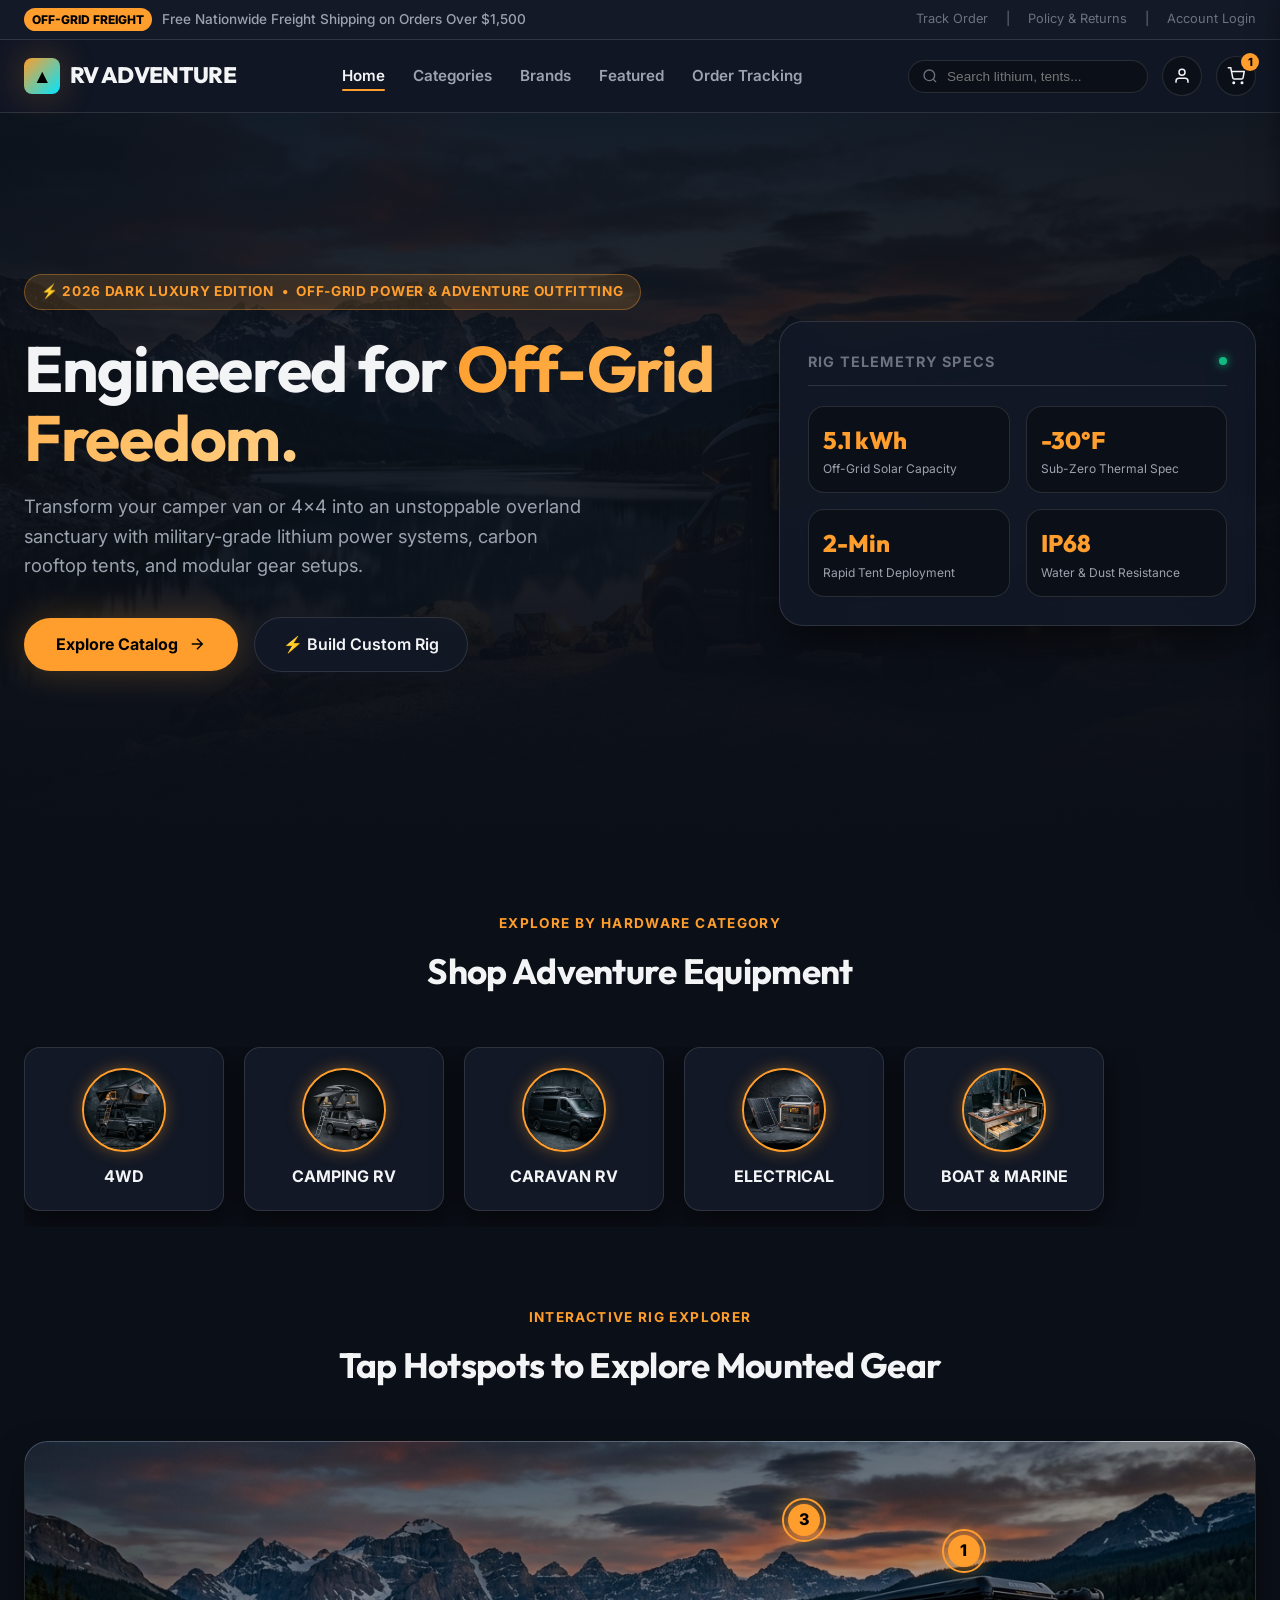
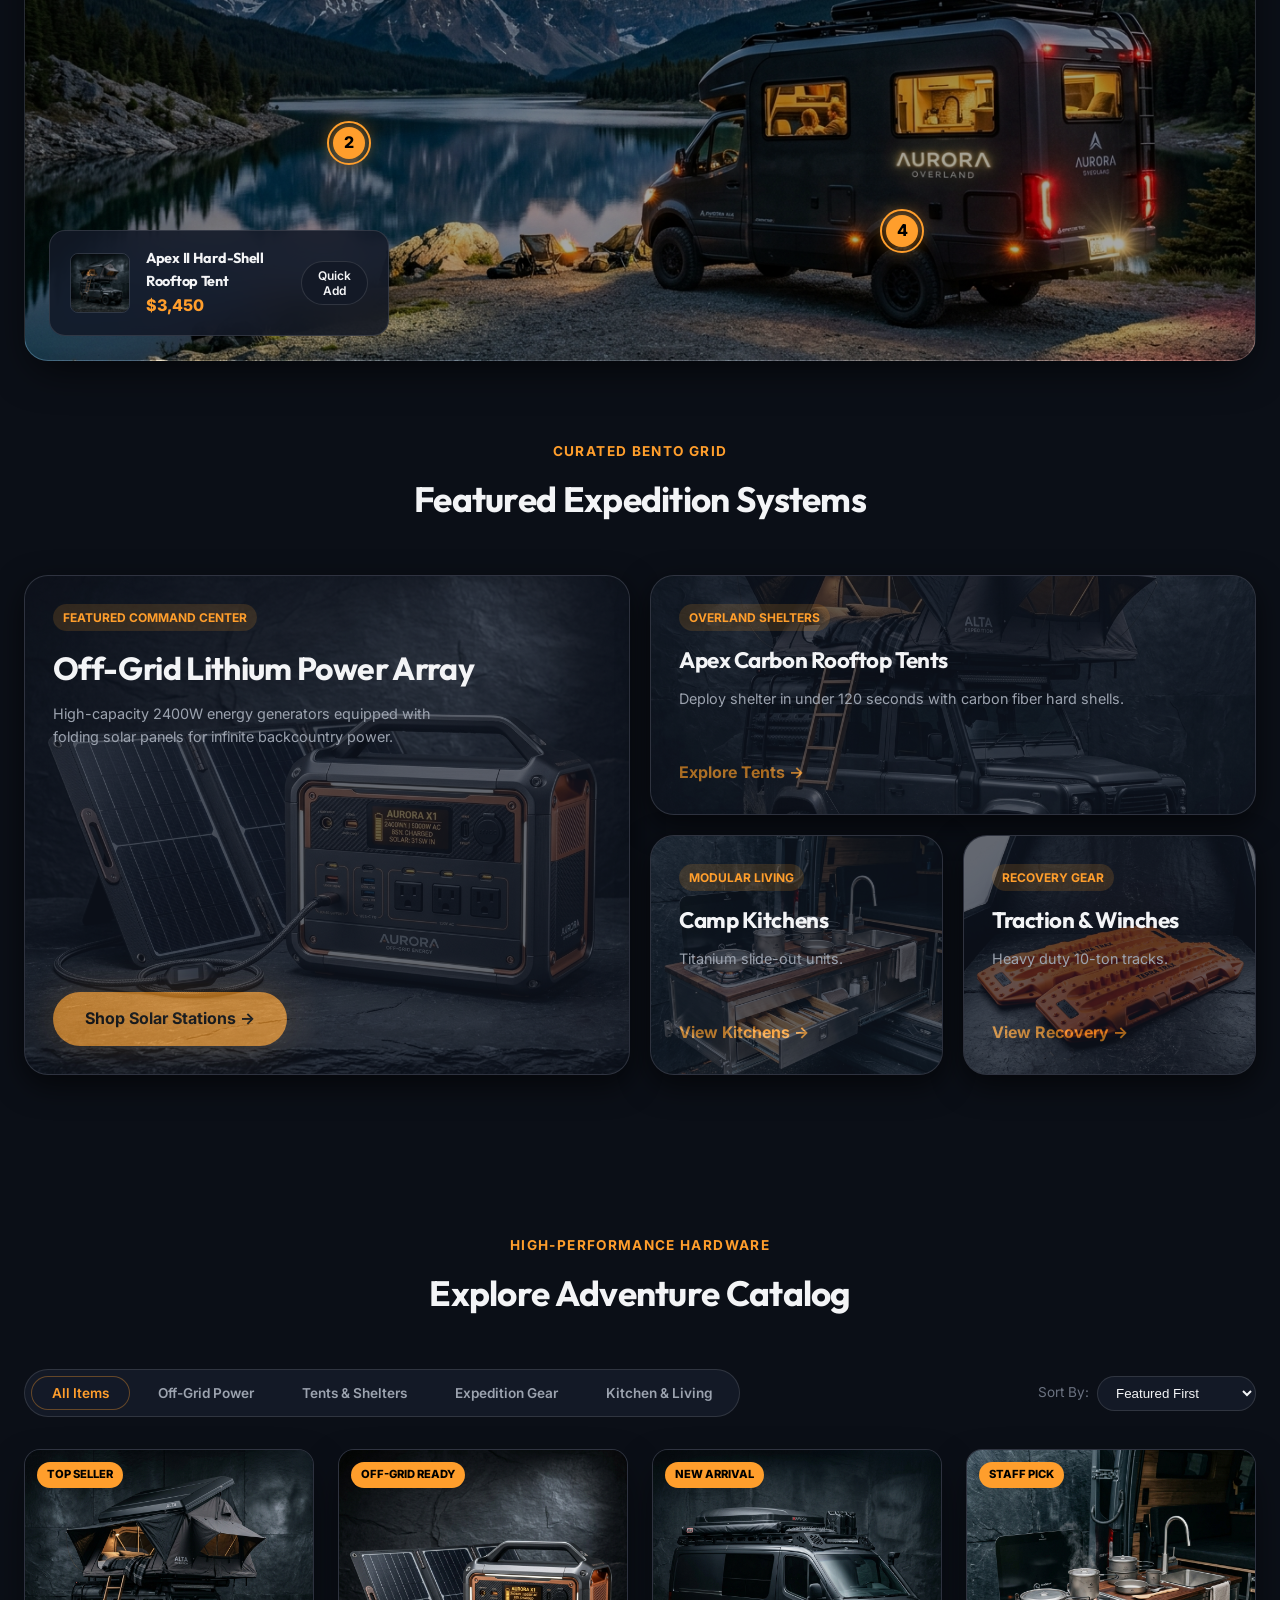
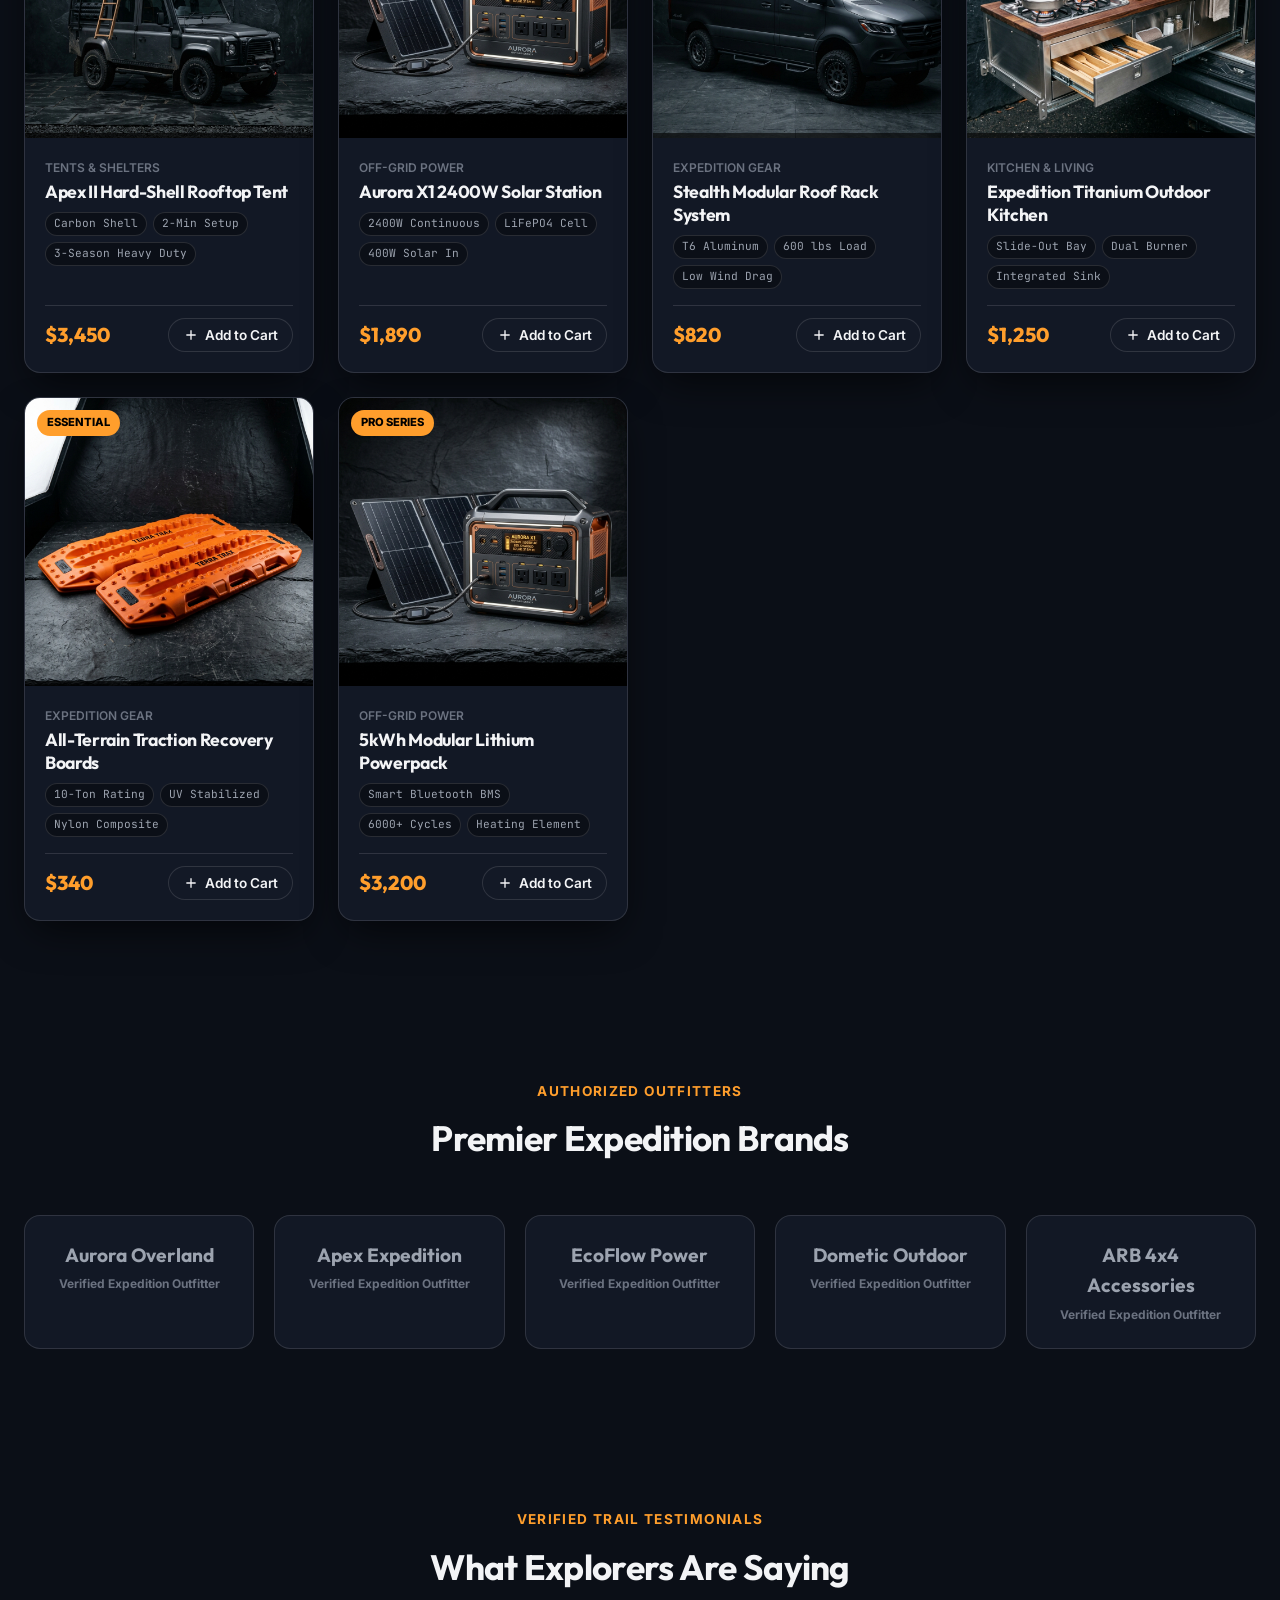
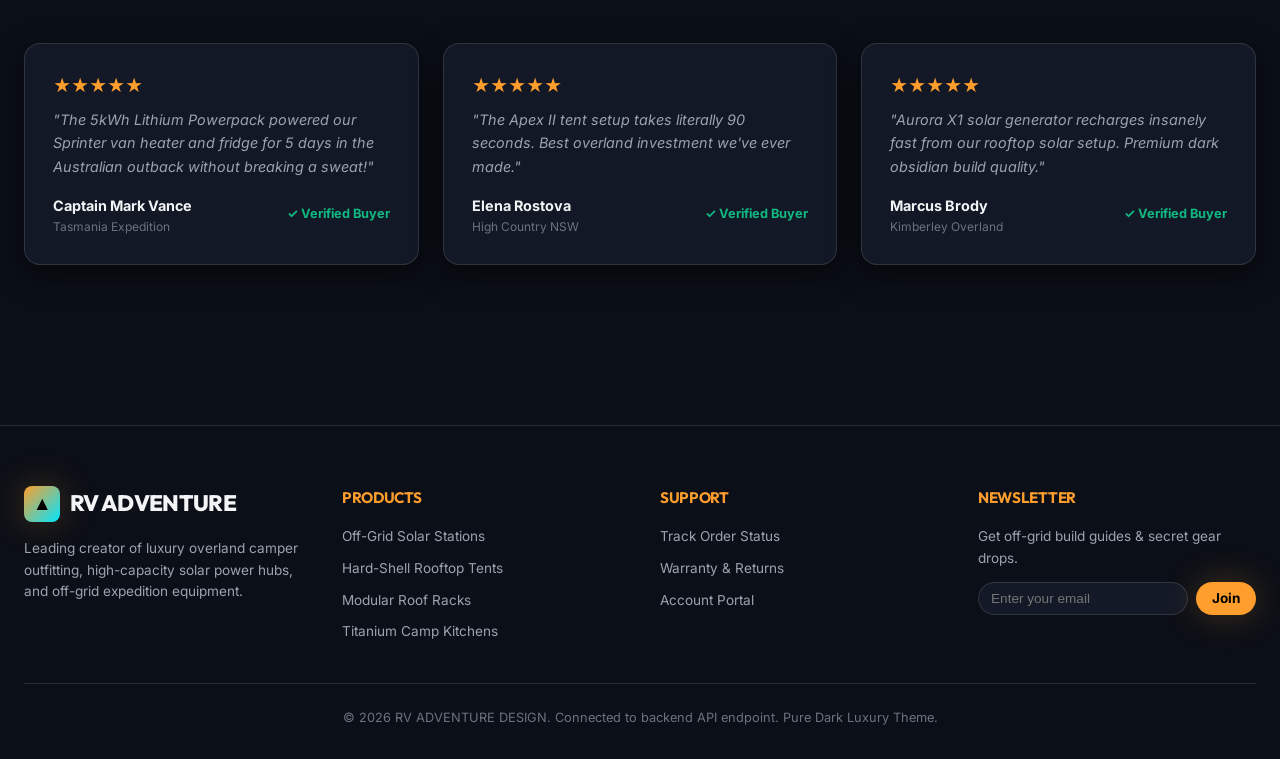
==== index.html @ 894d9e5c "Initial commit - RV Adventure Design Dark Luxury E-Commerce Web App" ====
<!DOCTYPE html>
<html lang="en" data-theme="dark-luxury">
<head>
  <meta charset="UTF-8" />
  <meta name="viewport" content="width=device-width, initial-scale=1.0" />
  <title>RV ADVENTURE DESIGN — Pure Dark Luxury Off-Grid Outfitting & Expedition Gear</title>
  <meta name="description" content="Next-generation luxury RV outfitting, off-grid lithium solar power stations, hard-shell rooftop tents, and expedition adventure gear." />
  <link rel="stylesheet" href="styles.css" />
</head>
<body>

  <!-- 1. TOP ANNOUNCEMENT BAR -->
  <div class="top-bar">
    <div class="promo-text">
      <span class="promo-tag">OFF-GRID FREIGHT</span>
      <span>Free Nationwide Freight Shipping on Orders Over $1,500</span>
    </div>
    
    <div class="top-bar-links">
      <a href="#tracking">Track Order</a>
      <span>|</span>
      <a href="#policy">Policy & Returns</a>
      <span>|</span>
      <a href="javascript:void(0)" onclick="openLoginModal()">Account Login</a>
    </div>
  </div>

  <!-- 2. STICKY FLOATING GLASS NAVBAR -->
  <header class="header-sticky">
    <nav class="nav-container">
      <a href="#home" class="brand-logo">
        <div class="brand-icon">▲</div>
        <span>RV ADVENTURE</span>
      </a>

      <ul class="nav-links">
        <li><a href="#home" class="nav-link active">Home</a></li>
        <li><a href="#category/all" class="nav-link">Categories</a></li>
        <li><a href="#brands" class="nav-link">Brands</a></li>
        <li><a href="#home#bento" class="nav-link">Featured</a></li>
        <li><a href="#tracking" class="nav-link">Order Tracking</a></li>
      </ul>

      <div class="nav-actions">
        <div class="search-bar">
          <svg class="search-icon" width="16" height="16" fill="none" stroke="currentColor" stroke-width="2" viewBox="0 0 24 24"><circle cx="11" cy="11" r="8"></circle><line x1="21" y1="21" x2="16.65" y2="16.65"></line></svg>
          <input type="text" id="live-search" class="search-input" placeholder="Search lithium, tents..." />
        </div>

        <button class="icon-btn" title="User Account" onclick="openLoginModal()">
          <svg width="18" height="18" fill="none" stroke="currentColor" stroke-width="2" viewBox="0 0 24 24"><path d="M20 21v-2a4 4 0 0 0-4-4H8a4 4 0 0 0-4 4v2"></path><circle cx="12" cy="7" r="4"></circle></svg>
        </button>

        <button class="icon-btn" title="View Rig Cart" onclick="openCartDrawer()">
          <svg width="18" height="18" fill="none" stroke="currentColor" stroke-width="2" viewBox="0 0 24 24"><circle cx="9" cy="21" r="1"></circle><circle cx="20" cy="21" r="1"></circle><path d="M1 1h4l2.68 13.39a2 2 0 0 0 2 1.61h9.72a2 2 0 0 0 2-1.61L23 6H6"></path></svg>
          <span class="badge-count" id="cart-count">1</span>
        </button>
      </div>
    </nav>
  </header>

  <!-- ==========================================================================
       SPA VIEWS CONTAINER
       ========================================================================== -->

  <!-- VIEW 1: HOME PAGE -->
  <main class="spa-view active" id="view-home">
    
    <!-- Hero Section -->
    <section class="hero-section" id="hero">
      <div class="hero-overlay"></div>
      <div class="hero-content">
        <div class="hero-grid">
          <div>
            <div class="hero-badge-strip">
              <span>⚡ 2026 DARK LUXURY EDITION</span>
              <span>•</span>
              <span>OFF-GRID POWER & ADVENTURE OUTFITTING</span>
            </div>
            
            <h1 class="hero-title">Engineered for <span>Off-Grid Freedom.</span></h1>
            
            <p class="hero-subtitle">
              Transform your camper van or 4x4 into an unstoppable overland sanctuary with military-grade lithium power systems, carbon rooftop tents, and modular gear setups.
            </p>

            <div class="hero-cta-group">
              <a href="#category/all" class="btn-primary">
                Explore Catalog
                <svg width="18" height="18" fill="none" stroke="currentColor" stroke-width="2" viewBox="0 0 24 24"><path d="M5 12h14M12 5l7 7-7 7"></path></svg>
              </a>
              <a href="#checkout" class="btn-secondary">
                ⚡ Build Custom Rig
              </a>
            </div>
          </div>

          <!-- Telemetry Widget -->
          <div class="telemetry-card">
            <div class="telemetry-header">
              <span class="telemetry-title">Rig Telemetry Specs</span>
              <span class="live-dot" title="Systems Active"></span>
            </div>
            <div class="telemetry-stats">
              <div class="stat-item">
                <div class="stat-value">5.1 kWh</div>
                <div class="stat-label">Off-Grid Solar Capacity</div>
              </div>
              <div class="stat-item">
                <div class="stat-value">-30°F</div>
                <div class="stat-label">Sub-Zero Thermal Spec</div>
              </div>
              <div class="stat-item">
                <div class="stat-value">2-Min</div>
                <div class="stat-label">Rapid Tent Deployment</div>
              </div>
              <div class="stat-item">
                <div class="stat-value">IP68</div>
                <div class="stat-label">Water & Dust Resistance</div>
              </div>
            </div>
          </div>
        </div>
      </div>
    </section>

    <!-- Shop By Categories Horizontal Strip -->
    <section class="section-container">
      <div class="section-header">
        <span class="section-subtitle">EXPLORE BY HARDWARE CATEGORY</span>
        <h2 class="section-title">Shop Adventure Equipment</h2>
      </div>
      <div class="categories-scroll-row" id="categories-scroll-row">
        <!-- Injected dynamically via app.js -->
      </div>
    </section>

    <!-- Shoppable Hotspots -->
    <section class="section-container" style="padding-top: 0;">
      <div class="section-header">
        <span class="section-subtitle">INTERACTIVE RIG EXPLORER</span>
        <h2 class="section-title">Tap Hotspots to Explore Mounted Gear</h2>
      </div>

      <div class="hotspot-banner">
        <div class="hotspot-overlay-dark"></div>
        <div class="hotspot-pin" style="top: 18%; left: 75%;" onclick="openQuickView(1)">1</div>
        <div class="hotspot-pin" style="top: 55%; left: 25%;" onclick="openQuickView(2)">2</div>
        <div class="hotspot-pin" style="top: 12%; left: 62%;" onclick="openQuickView(3)">3</div>
        <div class="hotspot-pin" style="top: 72%; left: 70%;" onclick="openQuickView(5)">4</div>

        <div class="hotspot-card" id="hotspot-card">
          <img src="assets/cat_tent.jpg" class="hotspot-thumb" alt="Apex Tent" onError="this.onerror=null; this.src='assets/rooftop_tent.jpg';" />
          <div>
            <h4 style="font-size: 0.9rem;">Apex II Hard-Shell Rooftop Tent</h4>
            <div style="font-weight: 800; color: var(--accent-primary);">$3,450</div>
          </div>
          <button class="add-cart-btn" style="padding: 6px 12px; font-size: 0.75rem;" onclick="addToCart(1)">Quick Add</button>
        </div>
      </div>
    </section>

    <!-- Bento Grid Showcase -->
    <section class="section-container" id="bento" style="padding-top: 0;">
      <div class="section-header">
        <span class="section-subtitle">CURATED BENTO GRID</span>
        <h2 class="section-title">Featured Expedition Systems</h2>
      </div>

      <div class="bento-grid">
        <div class="bento-item span-2-col span-2-row">
          <img src="assets/solar_generator.jpg" class="bento-bg-image" alt="Solar" onError="this.onerror=null; this.src='assets/hero.jpg';" />
          <div class="bento-content">
            <span class="bento-tag">FEATURED COMMAND CENTER</span>
            <h3 class="bento-title" style="font-size: 2rem;">Off-Grid Lithium Power Array</h3>
            <p class="bento-desc" style="max-width: 400px; margin-bottom: 20px;">
              High-capacity 2400W energy generators equipped with folding solar panels for infinite backcountry power.
            </p>
          </div>
          <div>
            <a href="#category/power" class="btn-primary">Shop Solar Stations →</a>
          </div>
        </div>

        <div class="bento-item span-2-col">
          <img src="assets/cat_tent.jpg" class="bento-bg-image" alt="Tents" onError="this.onerror=null; this.src='assets/hero.jpg';" />
          <div class="bento-content">
            <span class="bento-tag">OVERLAND SHELTERS</span>
            <h3 class="bento-title">Apex Carbon Rooftop Tents</h3>
            <p class="bento-desc">Deploy shelter in under 120 seconds with carbon fiber hard shells.</p>
          </div>
          <div>
            <a href="#category/tents" style="color: var(--accent-primary); font-weight: 700;">Explore Tents →</a>
          </div>
        </div>

        <div class="bento-item">
          <img src="assets/cat_kitchen.jpg" class="bento-bg-image" alt="Kitchen" onError="this.onerror=null; this.src='assets/hero.jpg';" />
          <div class="bento-content">
            <span class="bento-tag">MODULAR LIVING</span>
            <h3 class="bento-title">Camp Kitchens</h3>
            <p class="bento-desc">Titanium slide-out units.</p>
          </div>
          <div>
            <a href="#category/kitchen" style="color: var(--accent-primary); font-weight: 700;">View Kitchens →</a>
          </div>
        </div>

        <div class="bento-item">
          <img src="assets/cat_recovery.jpg" class="bento-bg-image" alt="Recovery" onError="this.onerror=null; this.src='assets/hero.jpg';" />
          <div class="bento-content">
            <span class="bento-tag">RECOVERY GEAR</span>
            <h3 class="bento-title">Traction & Winches</h3>
            <p class="bento-desc">Heavy duty 10-ton tracks.</p>
          </div>
          <div>
            <a href="#category/expedition" style="color: var(--accent-primary); font-weight: 700;">View Recovery →</a>
          </div>
        </div>
      </div>
    </section>

    <!-- Product Catalog Matrix -->
    <section class="section-container" id="catalog">
      <div class="section-header">
        <span class="section-subtitle">HIGH-PERFORMANCE HARDWARE</span>
        <h2 class="section-title">Explore Adventure Catalog</h2>
      </div>

      <div class="filter-bar">
        <div class="category-tabs">
          <button class="tab-btn active" onclick="filterCategory('all', this)">All Items</button>
          <button class="tab-btn" onclick="filterCategory('power', this)">Off-Grid Power</button>
          <button class="tab-btn" onclick="filterCategory('tents', this)">Tents & Shelters</button>
          <button class="tab-btn" onclick="filterCategory('expedition', this)">Expedition Gear</button>
          <button class="tab-btn" onclick="filterCategory('kitchen', this)">Kitchen & Living</button>
        </div>

        <div style="display: flex; align-items: center; gap: 8px;">
          <span style="font-size: 0.85rem; color: var(--text-muted);">Sort By:</span>
          <select onchange="sortProducts(this.value)" style="background: var(--bg-secondary); color: var(--text-primary); border: 1px solid var(--border-color); padding: 8px 14px; border-radius: var(--radius-pill); outline: none;">
            <option value="featured">Featured First</option>
            <option value="price-low">Price: Low to High</option>
            <option value="price-high">Price: High to Low</option>
            <option value="rating">Top Rated</option>
          </select>
        </div>
      </div>

      <div class="product-grid" id="product-grid">
        <!-- Injected dynamically -->
      </div>
    </section>

    <!-- Brand Logos Showcase -->
    <section class="section-container" id="brands-section">
      <div class="section-header">
        <span class="section-subtitle">AUTHORIZED OUTFITTERS</span>
        <h2 class="section-title">Premier Expedition Brands</h2>
      </div>
      <div class="brand-grid" id="brand-grid">
        <!-- Injected dynamically -->
      </div>
    </section>

    <!-- Verified Customer Reviews Slider -->
    <section class="section-container" id="reviews-section">
      <div class="section-header">
        <span class="section-subtitle">VERIFIED TRAIL TESTIMONIALS</span>
        <h2 class="section-title">What Explorers Are Saying</h2>
      </div>
      <div style="display: grid; grid-template-columns: repeat(auto-fit, minmax(300px, 1fr)); gap: 24px;" id="reviews-grid">
        <!-- Injected dynamically -->
      </div>
    </section>

  </main>

  <!-- VIEW 2: CATEGORY DETAILS PAGE -->
  <main class="spa-view" id="view-category">
    <div class="section-container">
      <div class="section-header" style="text-align: left; max-width: 100%; margin-bottom: 32px;">
        <span class="section-subtitle">CATEGORY HARDWARE MATRIX</span>
        <h1 class="section-title" id="cat-view-title">Category Products</h1>
      </div>
      <div class="product-grid" id="category-product-grid">
        <!-- Injected via app.js -->
      </div>
    </div>
  </main>

  <!-- VIEW 3: BRAND DETAILS PAGE -->
  <main class="spa-view" id="view-brand">
    <div class="section-container">
      <div class="section-header" style="text-align: left; max-width: 100%; margin-bottom: 32px;">
        <span class="section-subtitle">AUTHORIZED BRAND CATALOG</span>
        <h1 class="section-title" id="brand-view-title">Brand Collection</h1>
      </div>
      <div class="product-grid" id="brand-product-grid">
        <!-- Injected via app.js -->
      </div>
    </div>
  </main>

  <!-- VIEW 4: PRODUCT DETAILS PAGE -->
  <main class="spa-view" id="view-product">
    <div class="section-container" id="product-detail-container">
      <!-- Injected via app.js -->
    </div>
  </main>

  <!-- VIEW 5: CHECKOUT & MULTI-STEP ORDER WIZARD -->
  <main class="spa-view" id="view-checkout">
    <div class="section-container">
      <div class="section-header" style="text-align: left; max-width: 100%; margin-bottom: 32px;">
        <span class="section-subtitle">SECURE RIG CHECKOUT</span>
        <h1 class="section-title">Complete Your Expedition Order</h1>
      </div>

      <div style="display: grid; grid-template-columns: 1.2fr 0.8fr; gap: 40px;">
        <div style="background: var(--bg-card); border: 1px solid var(--border-color); padding: 32px; border-radius: var(--radius-lg);">
          <h3 style="margin-bottom: 20px;">1. Shipping Address</h3>
          <div style="display: grid; grid-template-columns: 1fr 1fr; gap: 16px; margin-bottom: 24px;">
            <input type="text" placeholder="First Name" style="background: var(--bg-primary); border: 1px solid var(--border-color); padding: 12px; border-radius: var(--radius-sm); color: #fff;" />
            <input type="text" placeholder="Last Name" style="background: var(--bg-primary); border: 1px solid var(--border-color); padding: 12px; border-radius: var(--radius-sm); color: #fff;" />
            <input type="email" placeholder="Email Address" style="grid-column: span 2; background: var(--bg-primary); border: 1px solid var(--border-color); padding: 12px; border-radius: var(--radius-sm); color: #fff;" />
            <input type="text" placeholder="Street Address" style="grid-column: span 2; background: var(--bg-primary); border: 1px solid var(--border-color); padding: 12px; border-radius: var(--radius-sm); color: #fff;" />
            <input type="text" placeholder="City" style="background: var(--bg-primary); border: 1px solid var(--border-color); padding: 12px; border-radius: var(--radius-sm); color: #fff;" />
            <input type="text" placeholder="State / Postcode" style="background: var(--bg-primary); border: 1px solid var(--border-color); padding: 12px; border-radius: var(--radius-sm); color: #fff;" />
          </div>

          <h3 style="margin-bottom: 20px;">2. Payment Details</h3>
          <div style="display: flex; gap: 12px; margin-bottom: 24px;">
            <button class="tab-btn active" style="flex-grow: 1;">Credit Card (Stripe)</button>
            <button class="tab-btn" style="flex-grow: 1;">PayPal Express</button>
          </div>

          <button class="btn-primary" style="width: 100%; justify-content: center; padding: 16px;" onclick="showToast('Expedition Order Confirmed! Order #RV-84920 generated.'); window.location.hash='#home';">
            Place Expedition Order
          </button>
        </div>

        <div style="background: var(--bg-secondary); border: 1px solid var(--border-color); padding: 32px; border-radius: var(--radius-lg); height: fit-content;">
          <h3 style="margin-bottom: 20px;">Order Summary</h3>
          <div style="display: flex; justify-content: space-between; margin-bottom: 12px; font-size: 0.95rem;">
            <span>Gear Items Subtotal:</span>
            <span style="font-weight: 700; color: var(--accent-primary);">$3,450.00</span>
          </div>
          <div style="display: flex; justify-content: space-between; margin-bottom: 12px; font-size: 0.95rem;">
            <span>Nationwide Freight Shipping:</span>
            <span style="color: #10b981; font-weight: 700;">FREE</span>
          </div>
          <div style="border-top: 1px solid var(--border-color); padding-top: 16px; margin-top: 16px; display: flex; justify-content: space-between; font-size: 1.3rem; font-weight: 800;">
            <span>Total:</span>
            <span style="color: var(--accent-primary);">$3,450.00</span>
          </div>
        </div>
      </div>
    </div>
  </main>

  <!-- VIEW 6: GUEST ORDER TRACKING -->
  <main class="spa-view" id="view-tracking">
    <div class="section-container" style="max-width: 600px;">
      <div class="section-header" style="text-align: center;">
        <span class="section-subtitle">FIELD ORDER TELEMETRY</span>
        <h1 class="section-title">Track Expedition Order</h1>
      </div>
      <div style="background: var(--bg-card); border: 1px solid var(--border-color); padding: 32px; border-radius: var(--radius-lg);">
        <label style="font-size: 0.85rem; color: var(--text-muted); display: block; margin-bottom: 8px;">Order Reference ID (e.g. RV-84920)</label>
        <input type="text" id="track-order-id" placeholder="Enter Order ID" style="width: 100%; background: var(--bg-primary); border: 1px solid var(--border-color); padding: 12px; border-radius: var(--radius-sm); color: #fff; margin-bottom: 20px; outline: none;" />
        
        <label style="font-size: 0.85rem; color: var(--text-muted); display: block; margin-bottom: 8px;">Account Email</label>
        <input type="email" id="track-email" placeholder="Enter your email" style="width: 100%; background: var(--bg-primary); border: 1px solid var(--border-color); padding: 12px; border-radius: var(--radius-sm); color: #fff; margin-bottom: 24px; outline: none;" />

        <button class="btn-primary" style="width: 100%; justify-content: center;" onclick="showToast('Status: Dispatch In Transit via Toll Freight. ETA 2 Days.')">
          Lookup Order Telemetry
        </button>
      </div>
    </div>
  </main>

  <!-- VIEW 7: POLICY & TERMS -->
  <main class="spa-view" id="view-policy">
    <div class="section-container" style="max-width: 800px;">
      <h1 style="font-size: 2.2rem; margin-bottom: 20px;">Expedition Terms & Return Policies</h1>
      <p style="color: var(--text-secondary); line-height: 1.8; margin-bottom: 24px;">
        All hardware comes backed by our 5-Year Off-Grid Warranty and 30-Day Trail Guarantee. If your equipment encounters any manufacturing issues during backcountry field use, our tech team will replace or repair components immediately.
      </p>
    </div>
  </main>

  <!-- FOOTER -->
  <footer style="background: var(--bg-primary); border-top: 1px solid var(--border-color); padding: 60px 24px 30px; margin-top: 80px;">
    <div style="max-width: 1360px; margin: 0 auto; display: grid; grid-template-columns: repeat(auto-fit, minmax(220px, 1fr)); gap: 40px; margin-bottom: 40px;">
      <div>
        <a href="#home" class="brand-logo" style="margin-bottom: 16px; display: inline-flex;">
          <div class="brand-icon">▲</div>
          <span>RV ADVENTURE</span>
        </a>
        <p style="font-size: 0.85rem; color: var(--text-secondary); line-height: 1.6;">
          Leading creator of luxury overland camper outfitting, high-capacity solar power hubs, and off-grid expedition equipment.
        </p>
      </div>

      <div>
        <h4 style="font-size: 0.95rem; text-transform: uppercase; margin-bottom: 16px; color: var(--accent-primary);">Products</h4>
        <ul style="list-style: none; display: flex; flex-direction: column; gap: 10px; font-size: 0.85rem; color: var(--text-secondary);">
          <li><a href="#category/power">Off-Grid Solar Stations</a></li>
          <li><a href="#category/tents">Hard-Shell Rooftop Tents</a></li>
          <li><a href="#category/racks">Modular Roof Racks</a></li>
          <li><a href="#category/kitchen">Titanium Camp Kitchens</a></li>
        </ul>
      </div>

      <div>
        <h4 style="font-size: 0.95rem; text-transform: uppercase; margin-bottom: 16px; color: var(--accent-primary);">Support</h4>
        <ul style="list-style: none; display: flex; flex-direction: column; gap: 10px; font-size: 0.85rem; color: var(--text-secondary);">
          <li><a href="#tracking">Track Order Status</a></li>
          <li><a href="#policy">Warranty & Returns</a></li>
          <li><a href="javascript:void(0)" onclick="openLoginModal()">Account Portal</a></li>
        </ul>
      </div>

      <div>
        <h4 style="font-size: 0.95rem; text-transform: uppercase; margin-bottom: 16px; color: var(--accent-primary);">Newsletter</h4>
        <p style="font-size: 0.85rem; color: var(--text-secondary); margin-bottom: 12px;">Get off-grid build guides & secret gear drops.</p>
        <div style="display: flex; gap: 8px;">
          <input type="email" placeholder="Enter your email" style="background: var(--bg-secondary); border: 1px solid var(--border-color); padding: 8px 12px; border-radius: var(--radius-pill); color: #fff; font-size: 0.85rem; outline: none; flex-grow: 1;" />
          <button class="btn-primary" style="padding: 8px 16px; font-size: 0.85rem;" onclick="showToast('Subscribed to Off-Grid Dispatch!')">Join</button>
        </div>
      </div>
    </div>

    <div style="max-width: 1360px; margin: 0 auto; text-align: center; border-top: 1px solid var(--border-color); padding-top: 24px; font-size: 0.8rem; color: var(--text-muted);">
      © 2026 RV ADVENTURE DESIGN. Connected to backend API endpoint. Pure Dark Luxury Theme.
    </div>
  </footer>

  <!-- SLIDE-OUT CART DRAWER -->
  <div class="cart-drawer" id="cart-drawer">
    <div class="cart-header">
      <h3>Your Rig Gear Cart</h3>
      <button onclick="closeCartDrawer()" style="font-size: 1.4rem; color: var(--text-muted);">&times;</button>
    </div>
    <div class="cart-body" id="cart-body">
      <!-- Injected via app.js -->
    </div>
    <div class="cart-footer">
      <div style="display: flex; justify-content: space-between; font-size: 1.2rem; font-weight: 800; margin-bottom: 16px;">
        <span>Subtotal:</span>
        <span id="cart-total">$3,450</span>
      </div>
      <a href="#checkout" class="btn-primary" style="width: 100%; justify-content: center;" onclick="closeCartDrawer()">
        Proceed to Checkout
      </a>
    </div>
  </div>

  <!-- QUICK VIEW MODAL -->
  <div class="modal-overlay" id="quick-view-modal" onclick="if(event.target === this) closeModal()">
    <div class="modal-content">
      <button style="position: absolute; top: 16px; right: 20px; font-size: 1.6rem; color: var(--text-muted);" onclick="closeModal()">&times;</button>
      <div id="modal-body-content"></div>
    </div>
  </div>

  <!-- LOGIN / ACCOUNT MODAL -->
  <div class="modal-overlay" id="login-modal" onclick="if(event.target === this) closeModal()">
    <div class="modal-content" style="max-width: 450px;">
      <button style="position: absolute; top: 16px; right: 20px; font-size: 1.6rem; color: var(--text-muted);" onclick="closeModal()">&times;</button>
      <h2 style="margin-bottom: 12px; text-align: center;">Account Login</h2>
      <p style="font-size: 0.85rem; color: var(--text-muted); text-align: center; margin-bottom: 24px;">Enter your credentials to access saved builds and order telemetry.</p>
      
      <input type="email" placeholder="Email Address" style="width: 100%; background: var(--bg-primary); border: 1px solid var(--border-color); padding: 12px; border-radius: var(--radius-sm); color: #fff; margin-bottom: 14px; outline: none;" />
      <input type="password" placeholder="Password" style="width: 100%; background: var(--bg-primary); border: 1px solid var(--border-color); padding: 12px; border-radius: var(--radius-sm); color: #fff; margin-bottom: 20px; outline: none;" />

      <button class="btn-primary" style="width: 100%; justify-content: center;" onclick="showToast('Logged in successfully!'); closeModal();">
        Sign In
      </button>
    </div>
  </div>

  <script src="app.js"></script>
</body>
</html>
---- styles.css ----
/* ==========================================================================
   RV ADVENTURE DESIGN - PURE DARK LUXURY E-COMMERCE DESIGN SYSTEM
   ========================================================================== */

@import url('https://fonts.googleapis.com/css2?family=Inter:wght@300;400;500;600;700;800&family=Outfit:wght@400;500;600;700;800&family=JetBrains+Mono:wght@400;500;700&display=swap');

/* --------------------------------------------------------------------------
   1. EXCLUSIVE DARK LUXURY DESIGN TOKENS
   -------------------------------------------------------------------------- */
:root {
  --bg-primary: #0b0f17;       /* Midnight Obsidian */
  --bg-secondary: #131926;     /* Dark Slate Surface */
  --bg-card: rgba(20, 27, 41, 0.85);
  --bg-glass: rgba(19, 25, 38, 0.88);
  
  --border-color: rgba(255, 255, 255, 0.12);
  --border-glow: rgba(255, 158, 44, 0.35);
  
  --text-primary: #f3f4f6;
  --text-secondary: #9ca3af;
  --text-muted: #6b7280;
  
  --accent-primary: #ff9e2c;   /* Warm Copper / Gold Glow */
  --accent-hover: #e08316;
  --accent-rgb: 255, 158, 44;
  --accent-secondary: #00e5ff; /* Cyan Energy */
  
  --font-heading: 'Outfit', sans-serif;
  --font-body: 'Inter', sans-serif;
  --font-mono: 'JetBrains Mono', monospace;
  
  --radius-sm: 8px;
  --radius-md: 16px;
  --radius-lg: 24px;
  --radius-pill: 9999px;
  
  --shadow-subtle: 0 10px 30px rgba(0, 0, 0, 0.6);
  --shadow-glow: 0 0 35px rgba(255, 158, 44, 0.25);
  --glass-backdrop: blur(16px) saturate(180%);
  
  --card-border-width: 1px;
  --card-shadow: 0 16px 40px -10px rgba(0,0,0,0.7);
  --btn-radius: var(--radius-pill);
  --badge-bg: rgba(255, 158, 44, 0.15);
  --badge-color: #ff9e2c;
  --transition-speed: 0.3s cubic-bezier(0.16, 1, 0.3, 1);
}

/* Base Reset */
* {
  margin: 0;
  padding: 0;
  box-sizing: border-box;
}

html {
  scroll-behavior: smooth;
  font-size: 16px;
}

body {
  background-color: var(--bg-primary);
  color: var(--text-primary);
  font-family: var(--font-body);
  line-height: 1.6;
  overflow-x: hidden;
}

h1, h2, h3, h4, h5, h6 {
  font-family: var(--font-heading);
  letter-spacing: -0.02em;
  font-weight: 700;
  color: var(--text-primary);
}

a {
  color: inherit;
  text-decoration: none;
}

button {
  cursor: pointer;
  border: none;
  background: none;
  font-family: inherit;
}

img {
  max-width: 100%;
  height: auto;
  display: block;
}

/* SPA View Controller */
.spa-view {
  display: none;
  opacity: 0;
  transition: opacity 0.3s ease;
}

.spa-view.active {
  display: block;
  opacity: 1;
}

/* --------------------------------------------------------------------------
   2. TOP ANNOUNCEMENT BAR
   -------------------------------------------------------------------------- */
.top-bar {
  background: var(--bg-secondary);
  border-bottom: 1px solid var(--border-color);
  padding: 8px 24px;
  font-size: 0.85rem;
  display: flex;
  justify-content: space-between;
  align-items: center;
  position: relative;
  z-index: 101;
}

.promo-text {
  display: flex;
  align-items: center;
  gap: 10px;
  color: var(--text-secondary);
  font-weight: 500;
}

.promo-tag {
  background: var(--accent-primary);
  color: #000;
  font-weight: 800;
  padding: 2px 8px;
  border-radius: var(--radius-pill);
  font-size: 0.75rem;
  text-transform: uppercase;
}

.top-bar-links {
  display: flex;
  align-items: center;
  gap: 18px;
  font-size: 0.8rem;
  color: var(--text-muted);
}

.top-bar-links a:hover {
  color: var(--accent-primary);
}

/* --------------------------------------------------------------------------
   3. STICKY FLOATING GLASS NAVBAR
   -------------------------------------------------------------------------- */
.header-sticky {
  position: sticky;
  top: 0;
  z-index: 100;
  background: var(--bg-glass);
  backdrop-filter: var(--glass-backdrop);
  -webkit-backdrop-filter: var(--glass-backdrop);
  border-bottom: 1px solid var(--border-color);
}

.nav-container {
  max-width: 1360px;
  margin: 0 auto;
  padding: 16px 24px;
  display: flex;
  align-items: center;
  justify-content: space-between;
  gap: 24px;
}

.brand-logo {
  display: flex;
  align-items: center;
  gap: 10px;
  font-family: var(--font-heading);
  font-size: 1.4rem;
  font-weight: 800;
  letter-spacing: -0.03em;
  text-transform: uppercase;
  color: var(--text-primary);
}

.brand-icon {
  width: 36px;
  height: 36px;
  background: linear-gradient(135deg, var(--accent-primary), var(--accent-secondary));
  border-radius: var(--radius-sm);
  display: flex;
  align-items: center;
  justify-content: center;
  color: #000;
  font-size: 1.2rem;
  box-shadow: var(--shadow-glow);
}

.nav-links {
  display: flex;
  align-items: center;
  gap: 28px;
  list-style: none;
}

.nav-link {
  font-size: 0.95rem;
  font-weight: 600;
  color: var(--text-secondary);
  transition: color 0.2s ease;
  position: relative;
}

.nav-link:hover, .nav-link.active {
  color: var(--text-primary);
}

.nav-link.active::after {
  content: '';
  position: absolute;
  bottom: -6px;
  left: 0;
  width: 100%;
  height: 2px;
  background: var(--accent-primary);
  border-radius: 2px;
}

.nav-actions {
  display: flex;
  align-items: center;
  gap: 14px;
}

.search-bar {
  position: relative;
  width: 240px;
}

.search-input {
  width: 100%;
  background: var(--bg-primary);
  border: 1px solid var(--border-color);
  border-radius: var(--radius-pill);
  padding: 8px 16px 8px 38px;
  color: var(--text-primary);
  font-size: 0.85rem;
  outline: none;
  transition: all 0.2s ease;
}

.search-input:focus {
  border-color: var(--accent-primary);
  box-shadow: 0 0 0 3px rgba(var(--accent-rgb), 0.18);
  width: 280px;
}

.search-icon {
  position: absolute;
  left: 14px;
  top: 50%;
  transform: translateY(-50%);
  color: var(--text-muted);
  pointer-events: none;
}

.icon-btn {
  position: relative;
  width: 40px;
  height: 40px;
  border-radius: var(--radius-pill);
  background: var(--bg-primary);
  border: 1px solid var(--border-color);
  display: flex;
  align-items: center;
  justify-content: center;
  color: var(--text-primary);
  font-size: 1.1rem;
  transition: all 0.2s ease;
}

.icon-btn:hover {
  border-color: var(--accent-primary);
  color: var(--accent-primary);
  transform: translateY(-2px);
}

.badge-count {
  position: absolute;
  top: -4px;
  right: -4px;
  background: var(--accent-primary);
  color: #000;
  font-size: 0.7rem;
  font-weight: 800;
  width: 18px;
  height: 18px;
  border-radius: 50%;
  display: flex;
  align-items: center;
  justify-content: center;
}

/* --------------------------------------------------------------------------
   4. HERO & SECTION CONTAINERS
   -------------------------------------------------------------------------- */
.hero-section {
  position: relative;
  min-height: 80vh;
  display: flex;
  align-items: center;
  padding: 60px 24px;
  background: linear-gradient(180deg, rgba(11, 15, 23, 0.4) 0%, var(--bg-primary) 100%),
              url('assets/hero.jpg') center/cover no-repeat;
  overflow: hidden;
}

.hero-overlay {
  position: absolute;
  inset: 0;
  background: radial-gradient(circle at 30% 50%, rgba(11, 15, 23, 0.6) 0%, rgba(11, 15, 23, 0.88) 100%);
  z-index: 1;
}

.hero-content {
  position: relative;
  z-index: 2;
  max-width: 1360px;
  margin: 0 auto;
  width: 100%;
}

.hero-grid {
  display: grid;
  grid-template-columns: 1.2fr 0.8fr;
  gap: 40px;
  align-items: center;
}

.hero-badge-strip {
  display: inline-flex;
  align-items: center;
  gap: 8px;
  background: var(--badge-bg);
  color: var(--badge-color);
  border: 1px solid var(--border-glow);
  padding: 6px 16px;
  border-radius: var(--radius-pill);
  font-size: 0.85rem;
  font-weight: 700;
  margin-bottom: 24px;
  text-transform: uppercase;
  letter-spacing: 0.05em;
}

.hero-title {
  font-size: clamp(2.5rem, 5vw, 4.2rem);
  line-height: 1.08;
  margin-bottom: 20px;
}

.hero-title span {
  color: var(--accent-primary);
  background: linear-gradient(135deg, var(--accent-primary), #ffd085);
  -webkit-background-clip: text;
  -webkit-text-fill-color: transparent;
}

.hero-subtitle {
  font-size: 1.15rem;
  color: var(--text-secondary);
  max-width: 580px;
  margin-bottom: 36px;
}

.hero-cta-group {
  display: flex;
  align-items: center;
  gap: 16px;
  flex-wrap: wrap;
}

.btn-primary {
  background: var(--accent-primary);
  color: #000;
  font-weight: 700;
  padding: 14px 32px;
  border-radius: var(--btn-radius);
  font-size: 1rem;
  display: inline-flex;
  align-items: center;
  gap: 10px;
  transition: all 0.3s ease;
  box-shadow: var(--shadow-glow);
}

.btn-primary:hover {
  background: var(--accent-hover);
  transform: translateY(-3px);
  box-shadow: 0 10px 30px rgba(var(--accent-rgb), 0.4);
}

.btn-secondary {
  background: var(--bg-glass);
  color: var(--text-primary);
  border: 1px solid var(--border-color);
  font-weight: 600;
  padding: 14px 28px;
  border-radius: var(--btn-radius);
  font-size: 1rem;
  display: inline-flex;
  align-items: center;
  gap: 10px;
  backdrop-filter: var(--glass-backdrop);
  transition: all 0.3s ease;
}

.btn-secondary:hover {
  border-color: var(--text-primary);
  background: var(--bg-card);
  transform: translateY(-3px);
}

/* Telemetry Card Widget */
.telemetry-card {
  background: var(--bg-glass);
  border: 1px solid var(--border-color);
  border-radius: var(--radius-lg);
  padding: 28px;
  backdrop-filter: var(--glass-backdrop);
  box-shadow: var(--card-shadow);
}

.telemetry-header {
  display: flex;
  justify-content: space-between;
  align-items: center;
  margin-bottom: 20px;
  padding-bottom: 12px;
  border-bottom: 1px solid var(--border-color);
}

.telemetry-title {
  font-size: 0.9rem;
  text-transform: uppercase;
  letter-spacing: 0.08em;
  color: var(--text-muted);
  font-weight: 700;
}

.live-dot {
  width: 8px;
  height: 8px;
  background: #10b981;
  border-radius: 50%;
  display: inline-block;
  box-shadow: 0 0 10px #10b981;
}

.telemetry-stats {
  display: grid;
  grid-template-columns: repeat(2, 1fr);
  gap: 16px;
}

.stat-item {
  background: var(--bg-primary);
  padding: 14px;
  border-radius: var(--radius-md);
  border: 1px solid var(--border-color);
}

.stat-value {
  font-family: var(--font-heading);
  font-size: 1.5rem;
  font-weight: 800;
  color: var(--accent-primary);
}

.stat-label {
  font-size: 0.75rem;
  color: var(--text-secondary);
}

/* --------------------------------------------------------------------------
   5. SHOP BY CATEGORIES CAROUSEL & STRIP
   -------------------------------------------------------------------------- */
.section-container {
  max-width: 1360px;
  margin: 0 auto;
  padding: 80px 24px;
}

.section-header {
  text-align: center;
  max-width: 650px;
  margin: 0 auto 48px;
}

.section-subtitle {
  color: var(--accent-primary);
  font-weight: 700;
  text-transform: uppercase;
  font-size: 0.85rem;
  letter-spacing: 0.1em;
  margin-bottom: 8px;
  display: block;
}

.section-title {
  font-size: 2.2rem;
  margin-bottom: 12px;
}

.categories-scroll-row {
  display: flex;
  gap: 20px;
  overflow-x: auto;
  padding-bottom: 16px;
  scrollbar-width: thin;
  scrollbar-color: var(--accent-primary) var(--bg-secondary);
}

.category-card {
  min-width: 200px;
  background: var(--bg-card);
  border: 1px solid var(--border-color);
  border-radius: var(--radius-md);
  padding: 20px;
  text-align: center;
  transition: all 0.3s ease;
  cursor: pointer;
  box-shadow: var(--shadow-subtle);
}

.category-card:hover {
  border-color: var(--accent-primary);
  transform: translateY(-4px);
  box-shadow: var(--shadow-glow);
}

.category-card-img {
  width: 100%;
  height: 100%;
  object-fit: cover;
  border-radius: 50%;
}

.category-card-title {
  font-size: 1rem;
  font-weight: 700;
}

/* --------------------------------------------------------------------------
   6. SHOPPABLE HOTSPOT BANNER
   -------------------------------------------------------------------------- */
.hotspot-banner {
  position: relative;
  border-radius: var(--radius-lg);
  overflow: hidden;
  border: 1px solid var(--border-color);
  box-shadow: var(--card-shadow);
  height: 520px;
  background: url('assets/hero.jpg') center/cover no-repeat;
}

.hotspot-overlay-dark {
  position: absolute;
  inset: 0;
  background: rgba(0, 0, 0, 0.35);
}

.hotspot-pin {
  position: absolute;
  width: 32px;
  height: 32px;
  border-radius: 50%;
  background: var(--accent-primary);
  color: #000;
  display: flex;
  align-items: center;
  justify-content: center;
  font-weight: 800;
  cursor: pointer;
  z-index: 10;
  transition: transform 0.3s cubic-bezier(0.175, 0.885, 0.32, 1.275);
  box-shadow: 0 0 20px rgba(var(--accent-rgb), 0.8);
}

.hotspot-pin::before {
  content: '';
  position: absolute;
  inset: -6px;
  border-radius: 50%;
  border: 2px solid var(--accent-primary);
  animation: pulse-ring 2s infinite;
}

@keyframes pulse-ring {
  0% { transform: scale(0.8); opacity: 1; }
  100% { transform: scale(1.6); opacity: 0; }
}

.hotspot-card {
  position: absolute;
  bottom: 24px;
  left: 24px;
  background: var(--bg-glass);
  backdrop-filter: var(--glass-backdrop);
  border: 1px solid var(--border-color);
  border-radius: var(--radius-md);
  padding: 16px 20px;
  max-width: 340px;
  display: flex;
  align-items: center;
  gap: 16px;
  z-index: 20;
}

.hotspot-thumb {
  width: 60px;
  height: 60px;
  border-radius: var(--radius-sm);
  object-fit: cover;
  border: 1px solid var(--border-color);
}

/* --------------------------------------------------------------------------
   7. BENTO GRID SHOWCASE
   -------------------------------------------------------------------------- */
.bento-grid {
  display: grid;
  grid-template-columns: repeat(4, 1fr);
  grid-auto-rows: 240px;
  gap: 20px;
}

.bento-item {
  position: relative;
  background: var(--bg-card);
  border: 1px solid var(--border-color);
  border-radius: var(--radius-lg);
  padding: 28px;
  overflow: hidden;
  display: flex;
  flex-direction: column;
  justify-content: space-between;
  transition: all 0.3s ease;
  box-shadow: var(--shadow-subtle);
}

.bento-item:hover {
  border-color: var(--accent-primary);
  transform: translateY(-4px);
  box-shadow: var(--shadow-glow);
}

.bento-item.span-2-col { grid-column: span 2; }
.bento-item.span-2-row { grid-row: span 2; }

.bento-bg-image {
  position: absolute;
  inset: 0;
  width: 100%;
  height: 100%;
  object-fit: cover;
  opacity: 0.35;
  transition: transform 0.5s ease, opacity 0.5s ease;
  z-index: 0;
}

.bento-item:hover .bento-bg-image {
  transform: scale(1.06);
  opacity: 0.55;
}

.bento-content {
  position: relative;
  z-index: 2;
}

.bento-tag {
  display: inline-block;
  background: var(--badge-bg);
  color: var(--badge-color);
  font-size: 0.75rem;
  font-weight: 700;
  padding: 4px 10px;
  border-radius: var(--radius-pill);
  text-transform: uppercase;
  margin-bottom: 12px;
}

.bento-title {
  font-size: 1.4rem;
  margin-bottom: 8px;
}

.bento-desc {
  font-size: 0.9rem;
  color: var(--text-secondary);
}

/* --------------------------------------------------------------------------
   8. PRODUCT CATALOG MATRIX & CARDS
   -------------------------------------------------------------------------- */
.filter-bar {
  display: flex;
  justify-content: space-between;
  align-items: center;
  margin-bottom: 32px;
  flex-wrap: wrap;
  gap: 16px;
}

.category-tabs {
  display: flex;
  gap: 8px;
  background: var(--bg-secondary);
  padding: 6px;
  border-radius: var(--radius-pill);
  border: 1px solid var(--border-color);
}

.tab-btn {
  padding: 8px 20px;
  border-radius: var(--radius-pill);
  font-size: 0.85rem;
  font-weight: 600;
  color: var(--text-secondary);
  transition: all 0.2s ease;
}

.tab-btn.active, .tab-btn:hover {
  background: var(--bg-card);
  color: var(--text-primary);
}

.tab-btn.active {
  border: 1px solid var(--border-glow);
  color: var(--accent-primary);
}

.product-grid {
  display: grid;
  grid-template-columns: repeat(auto-fill, minmax(280px, 1fr));
  gap: 24px;
}

.product-card {
  background: var(--bg-card);
  border: 1px solid var(--border-color);
  border-radius: var(--radius-md);
  overflow: hidden;
  display: flex;
  flex-direction: column;
  transition: all 0.3s ease;
  box-shadow: var(--card-shadow);
  position: relative;
}

.product-card:hover {
  border-color: var(--accent-primary);
  transform: translateY(-4px);
}

.product-img-wrap {
  position: relative;
  aspect-ratio: 1 / 1;
  background: var(--bg-secondary);
  overflow: hidden;
}

.product-img {
  width: 100%;
  height: 100%;
  object-fit: cover;
  transition: transform 0.5s ease;
}

.product-card:hover .product-img {
  transform: scale(1.08);
}

.product-badge {
  position: absolute;
  top: 12px;
  left: 12px;
  background: var(--accent-primary);
  color: #000;
  font-size: 0.7rem;
  font-weight: 800;
  padding: 4px 10px;
  border-radius: var(--radius-pill);
  text-transform: uppercase;
}

.quick-view-overlay {
  position: absolute;
  bottom: -50px;
  left: 0;
  width: 100%;
  padding: 12px;
  background: rgba(0,0,0,0.6);
  backdrop-filter: blur(8px);
  display: flex;
  justify-content: center;
  transition: bottom 0.3s ease;
}

.product-card:hover .quick-view-overlay {
  bottom: 0;
}

.quick-btn {
  background: #ffffff;
  color: #000000;
  font-weight: 700;
  font-size: 0.8rem;
  padding: 8px 18px;
  border-radius: var(--radius-pill);
}

.product-details {
  padding: 20px;
  display: flex;
  flex-direction: column;
  flex-grow: 1;
}

.product-category {
  font-size: 0.75rem;
  color: var(--text-muted);
  text-transform: uppercase;
  font-weight: 600;
  margin-bottom: 4px;
}

.product-name {
  font-size: 1.1rem;
  margin-bottom: 8px;
  line-height: 1.3;
}

.spec-chips {
  display: flex;
  gap: 6px;
  margin-bottom: 16px;
  flex-wrap: wrap;
}

.chip {
  background: var(--bg-primary);
  border: 1px solid var(--border-color);
  color: var(--text-secondary);
  font-size: 0.7rem;
  padding: 2px 8px;
  border-radius: var(--radius-pill);
  font-family: var(--font-mono);
}

.product-footer {
  display: flex;
  align-items: center;
  justify-content: space-between;
  margin-top: auto;
  padding-top: 12px;
  border-top: 1px solid var(--border-color);
}

.product-price {
  font-family: var(--font-heading);
  font-size: 1.25rem;
  font-weight: 800;
  color: var(--accent-primary);
}

.add-cart-btn {
  background: var(--bg-secondary);
  border: 1px solid var(--border-color);
  color: var(--text-primary);
  padding: 8px 14px;
  border-radius: var(--radius-pill);
  font-size: 0.85rem;
  font-weight: 600;
  transition: all 0.2s ease;
  display: flex;
  align-items: center;
  gap: 6px;
}

.add-cart-btn:hover {
  background: var(--accent-primary);
  color: #000;
  border-color: var(--accent-primary);
}

/* --------------------------------------------------------------------------
   9. BRANDS SHOWCASE GRID & CUSTOMER REVIEWS
   -------------------------------------------------------------------------- */
.brand-grid {
  display: grid;
  grid-template-columns: repeat(auto-fit, minmax(160px, 1fr));
  gap: 20px;
}

.brand-card {
  background: var(--bg-card);
  border: 1px solid var(--border-color);
  border-radius: var(--radius-md);
  padding: 24px;
  text-align: center;
  font-weight: 700;
  color: var(--text-secondary);
  transition: all 0.3s ease;
  cursor: pointer;
}

.brand-card:hover {
  border-color: var(--accent-primary);
  color: var(--accent-primary);
  transform: translateY(-4px);
}

.review-slider-card {
  background: var(--bg-card);
  border: 1px solid var(--border-color);
  border-radius: var(--radius-md);
  padding: 28px;
  box-shadow: var(--shadow-subtle);
}

/* --------------------------------------------------------------------------
   10. CART DRAWER & MODAL DIALOGS
   -------------------------------------------------------------------------- */
.cart-drawer {
  position: fixed;
  top: 0;
  right: -420px;
  width: 400px;
  height: 100vh;
  background: var(--bg-primary);
  border-left: 1px solid var(--border-color);
  box-shadow: -10px 0 30px rgba(0,0,0,0.7);
  z-index: 1000;
  display: flex;
  flex-direction: column;
  transition: right 0.4s cubic-bezier(0.16, 1, 0.3, 1);
}

.cart-drawer.open { right: 0; }

.cart-header {
  padding: 20px 24px;
  border-bottom: 1px solid var(--border-color);
  display: flex;
  justify-content: space-between;
  align-items: center;
}

.cart-body {
  padding: 24px;
  flex-grow: 1;
  overflow-y: auto;
}

.cart-item {
  display: flex;
  gap: 16px;
  margin-bottom: 20px;
  padding-bottom: 20px;
  border-bottom: 1px solid var(--border-color);
}

.cart-item-img {
  width: 70px;
  height: 70px;
  border-radius: var(--radius-sm);
  object-fit: cover;
  background: var(--bg-secondary);
}

.cart-footer {
  padding: 24px;
  border-top: 1px solid var(--border-color);
  background: var(--bg-secondary);
}

.toast {
  position: fixed;
  bottom: 24px;
  right: 24px;
  background: var(--accent-primary);
  color: #000;
  font-weight: 700;
  padding: 14px 24px;
  border-radius: var(--radius-pill);
  box-shadow: 0 10px 30px rgba(0,0,0,0.5);
  z-index: 2000;
  transform: translateY(100px);
  opacity: 0;
  transition: all 0.3s cubic-bezier(0.16, 1, 0.3, 1);
}

.toast.show {
  transform: translateY(0);
  opacity: 1;
}

.modal-overlay {
  position: fixed;
  inset: 0;
  background: rgba(0,0,0,0.8);
  backdrop-filter: blur(8px);
  z-index: 1500;
  display: flex;
  align-items: center;
  justify-content: center;
  opacity: 0;
  pointer-events: none;
  transition: opacity 0.3s ease;
}

.modal-overlay.open {
  opacity: 1;
  pointer-events: auto;
}

.modal-content {
  background: var(--bg-card);
  border: 1px solid var(--border-color);
  border-radius: var(--radius-lg);
  max-width: 800px;
  width: 90%;
  max-height: 90vh;
  overflow-y: auto;
  padding: 32px;
  position: relative;
}

/* Responsive */
@media (max-width: 1024px) {
  .hero-grid { grid-template-columns: 1fr; }
  .bento-grid { grid-template-columns: repeat(2, 1fr); }
}

@media (max-width: 768px) {
  .nav-links { display: none; }
  .bento-grid { grid-template-columns: 1fr; }
  .cart-drawer { width: 100%; right: -100%; }
}
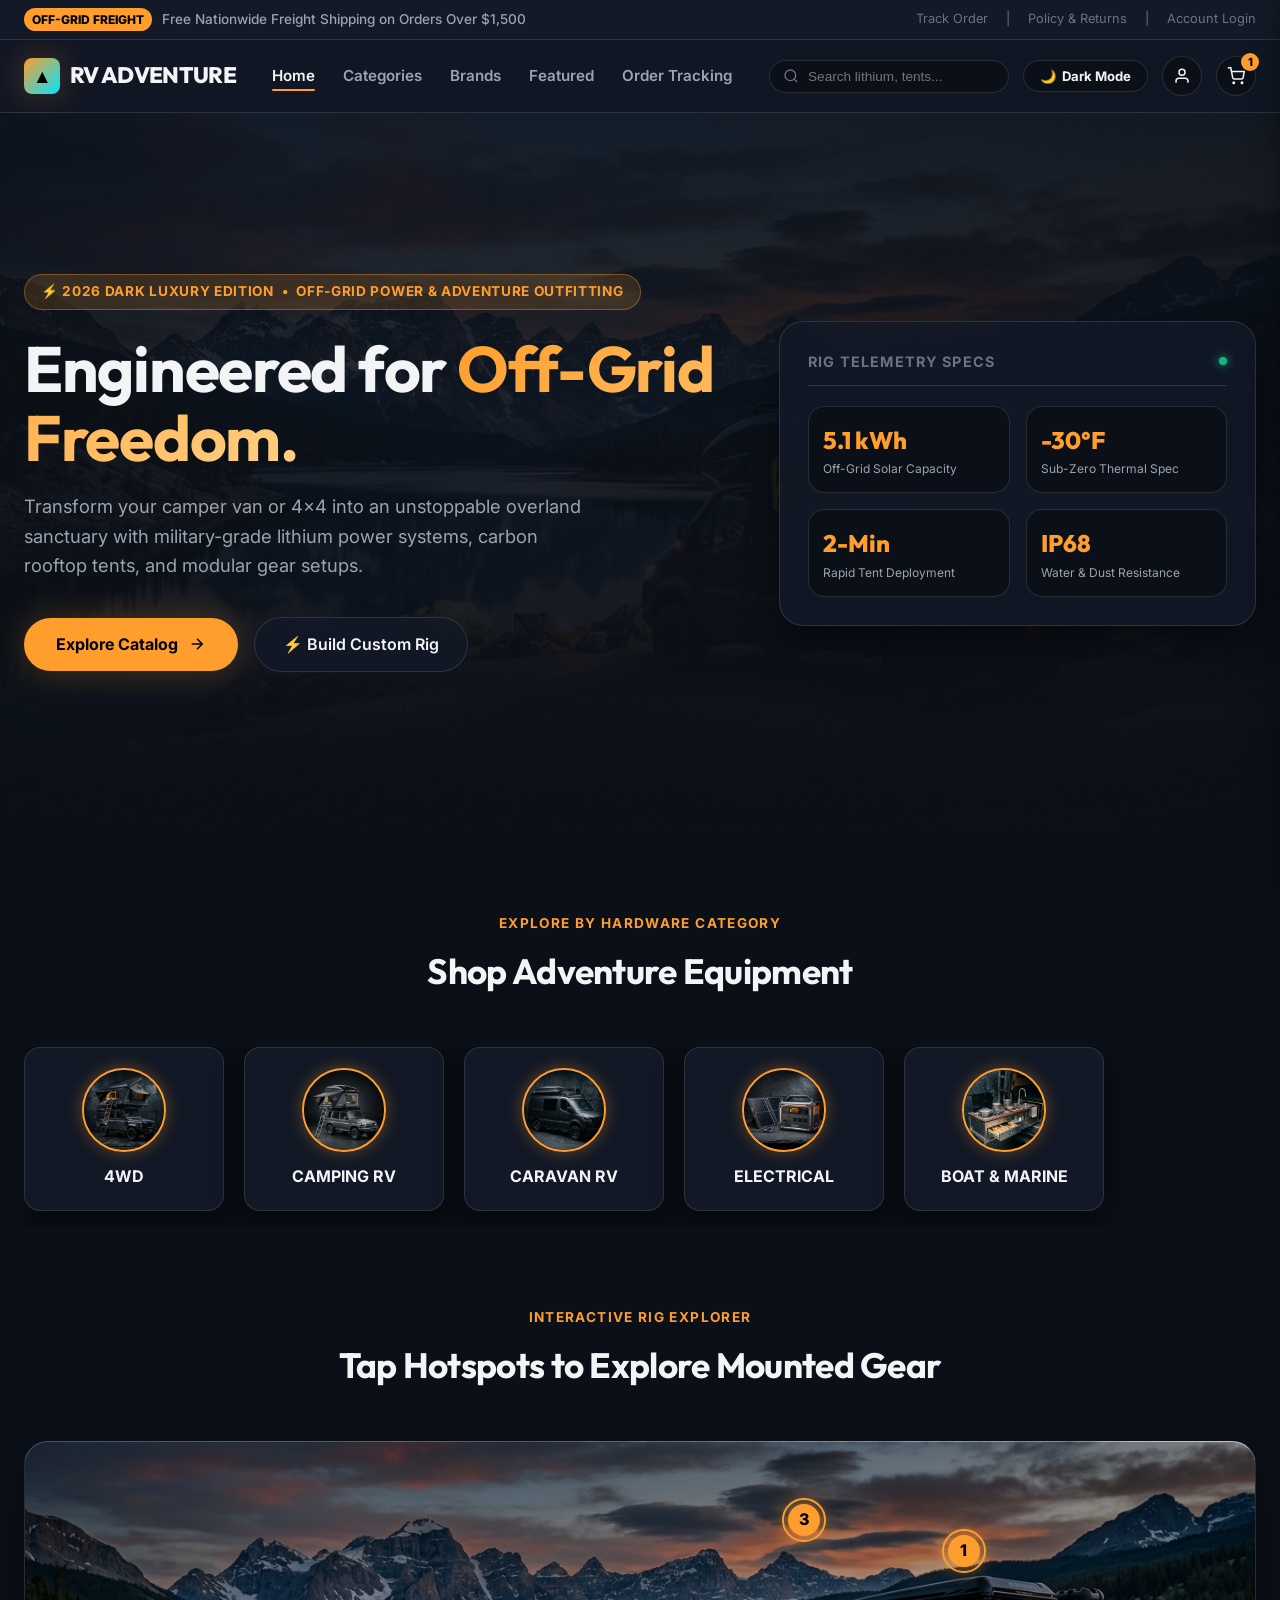
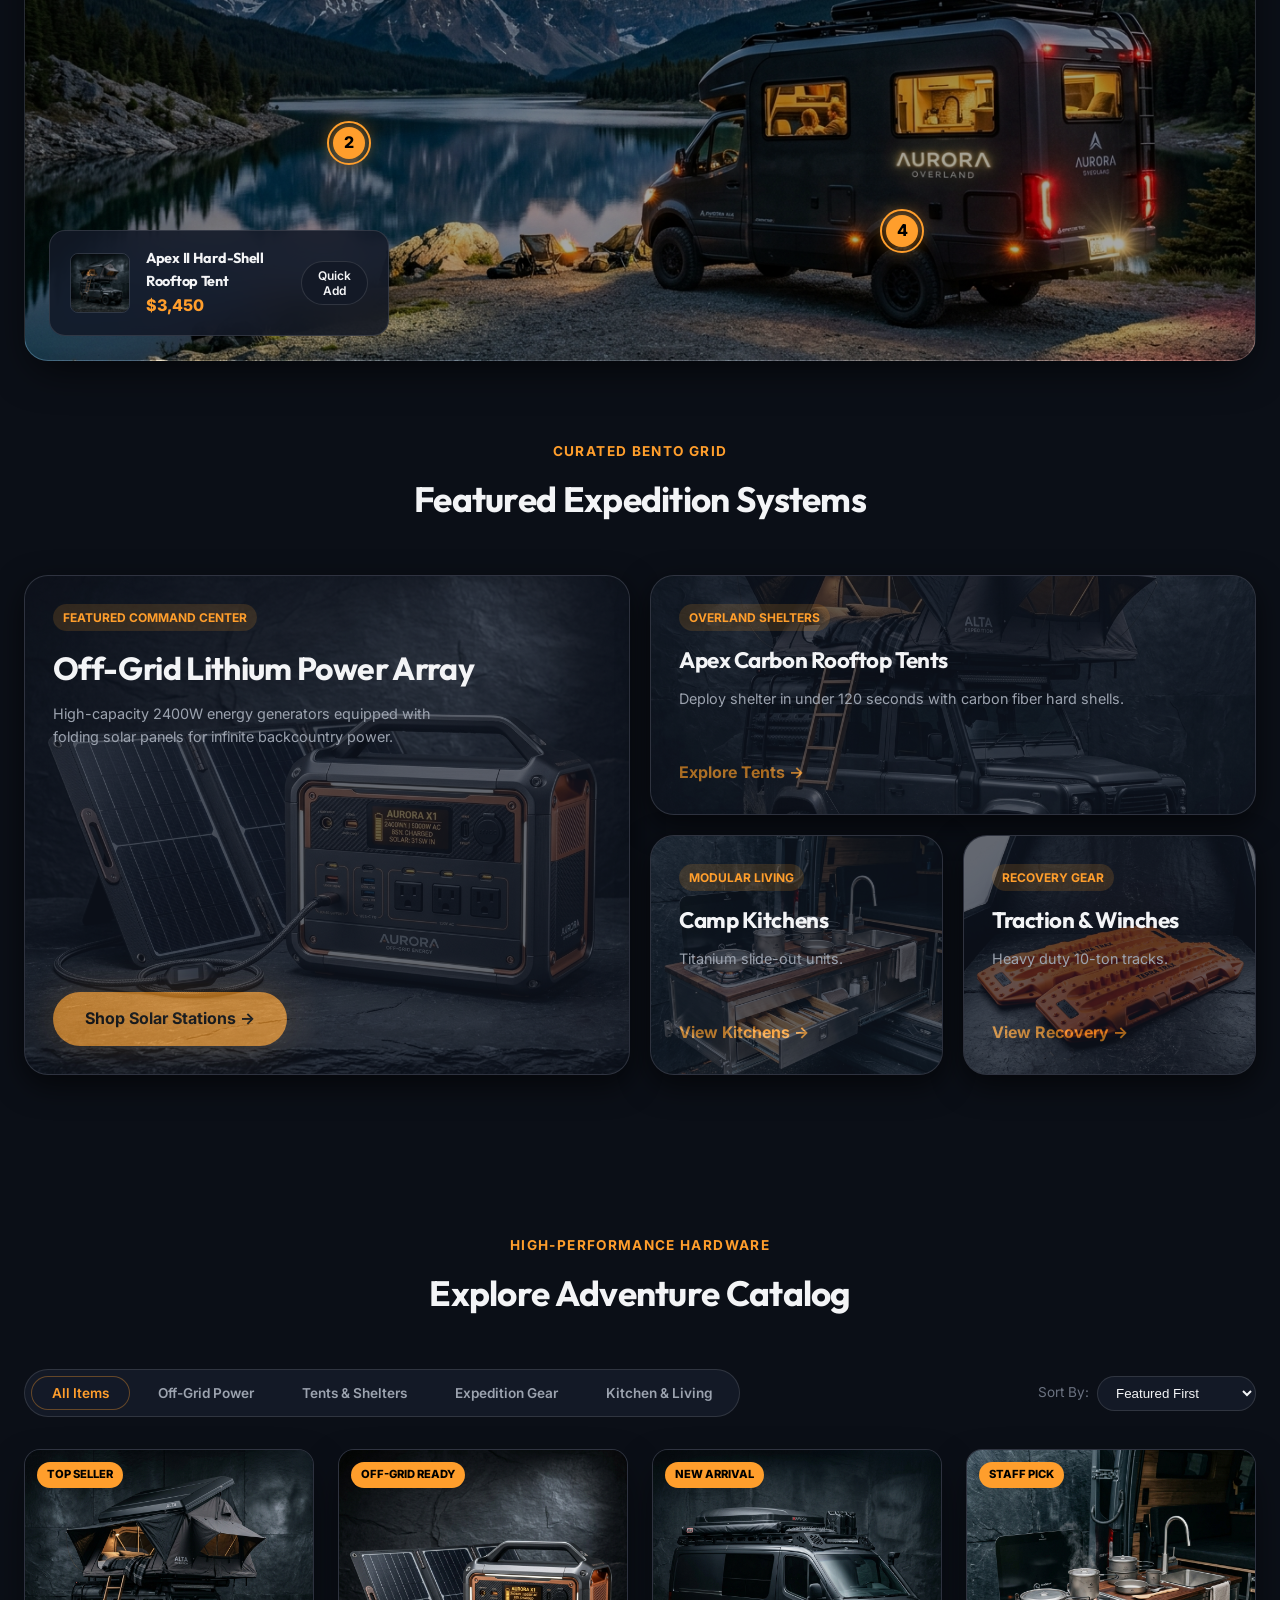
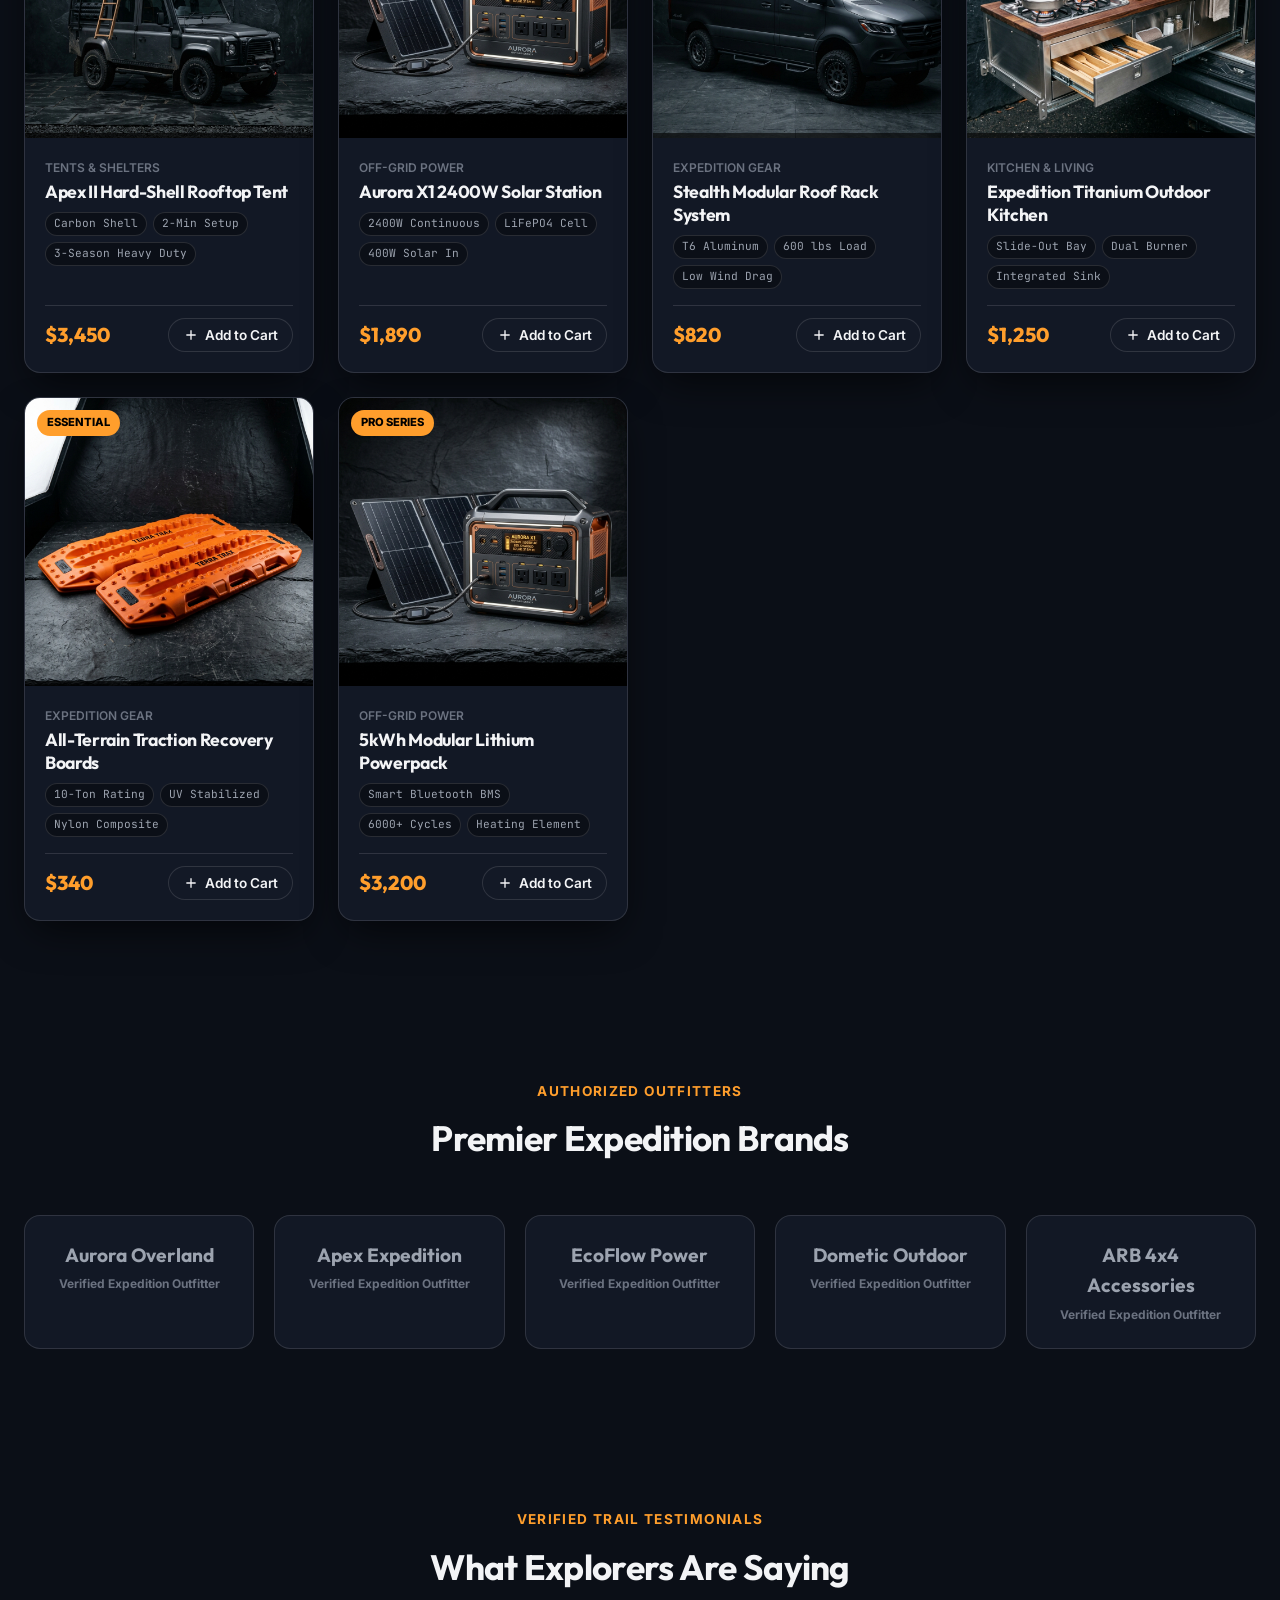
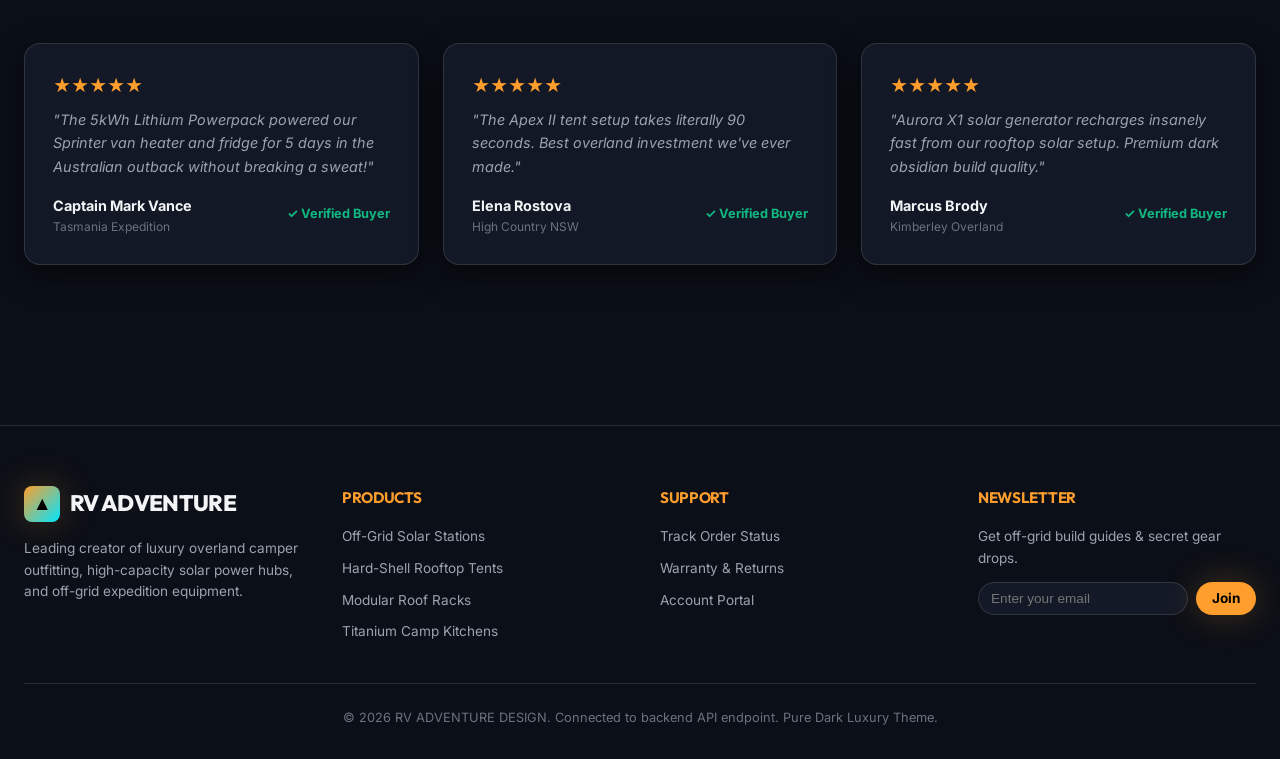
==== commit 4d4c4bb6: "Added Alpine Light Theme and sleek Header Theme Switcher Pill" ====
--- a/index.html
+++ b/index.html
@@ -46,6 +46,10 @@
           <svg class="search-icon" width="16" height="16" fill="none" stroke="currentColor" stroke-width="2" viewBox="0 0 24 24"><circle cx="11" cy="11" r="8"></circle><line x1="21" y1="21" x2="16.65" y2="16.65"></line></svg>
           <input type="text" id="live-search" class="search-input" placeholder="Search lithium, tents..." />
         </div>
+
+        <button class="theme-toggle-pill" id="theme-toggle-btn" onclick="toggleTheme()" title="Toggle Light / Dark Mode">
+          <span class="theme-icon">🌙</span> <span class="theme-text">Dark Mode</span>
+        </button>
 
         <button class="icon-btn" title="User Account" onclick="openLoginModal()">
           <svg width="18" height="18" fill="none" stroke="currentColor" stroke-width="2" viewBox="0 0 24 24"><path d="M20 21v-2a4 4 0 0 0-4-4H8a4 4 0 0 0-4 4v2"></path><circle cx="12" cy="7" r="4"></circle></svg>
--- a/styles.css
+++ b/styles.css
@@ -7,7 +7,7 @@
 /* --------------------------------------------------------------------------
    1. EXCLUSIVE DARK LUXURY DESIGN TOKENS
    -------------------------------------------------------------------------- */
-:root {
+:root, [data-theme="dark"] {
   --bg-primary: #0b0f17;       /* Midnight Obsidian */
   --bg-secondary: #131926;     /* Dark Slate Surface */
   --bg-card: rgba(20, 27, 41, 0.85);
@@ -46,6 +46,64 @@
   --transition-speed: 0.3s cubic-bezier(0.16, 1, 0.3, 1);
 }
 
+/* Light Theme Variables */
+[data-theme="light"] {
+  --bg-primary: #f8f7f4;       /* Sandstone / Soft Pearl */
+  --bg-secondary: #eae7e1;     /* Warm Light Gray Surface */
+  --bg-card: #ffffff;
+  --bg-glass: rgba(255, 255, 255, 0.92);
+  
+  --border-color: rgba(0, 0, 0, 0.12);
+  --border-glow: rgba(217, 119, 6, 0.35);
+  
+  --text-primary: #111827;     /* Crisp Dark Slate */
+  --text-secondary: #374151;   /* Medium Charcoal */
+  --text-muted: #6b7280;
+  
+  --accent-primary: #d97706;   /* Rich Amber Gold */
+  --accent-hover: #b45309;
+  --accent-rgb: 217, 119, 6;
+  --accent-secondary: #1b3b2b; /* Deep Forest Evergreen */
+  
+  --shadow-subtle: 0 8px 24px rgba(0, 0, 0, 0.06);
+  --shadow-glow: 0 0 25px rgba(217, 119, 6, 0.2);
+  --glass-backdrop: blur(16px) saturate(180%);
+  
+  --card-shadow: 0 10px 30px rgba(0,0,0,0.08);
+  --badge-bg: rgba(217, 119, 6, 0.12);
+  --badge-color: #b45309;
+}
+
+/* Theme Toggle Button Style */
+.theme-toggle-pill {
+  display: flex;
+  align-items: center;
+  gap: 6px;
+  background: var(--bg-primary);
+  border: 1px solid var(--border-color);
+  padding: 7px 16px;
+  border-radius: var(--radius-pill);
+  color: var(--text-primary);
+  font-size: 0.82rem;
+  font-weight: 700;
+  cursor: pointer;
+  transition: all 0.3s ease;
+  box-shadow: 0 2px 8px rgba(0,0,0,0.1);
+}
+
+.theme-toggle-pill:hover {
+  border-color: var(--accent-primary);
+  color: var(--accent-primary);
+  transform: translateY(-2px);
+  box-shadow: var(--shadow-glow);
+}
+
+.theme-toggle-pill.light {
+  background: #ffffff;
+  color: #b45309;
+  border-color: #d97706;
+}
+
 /* Base Reset */
 * {
   margin: 0;
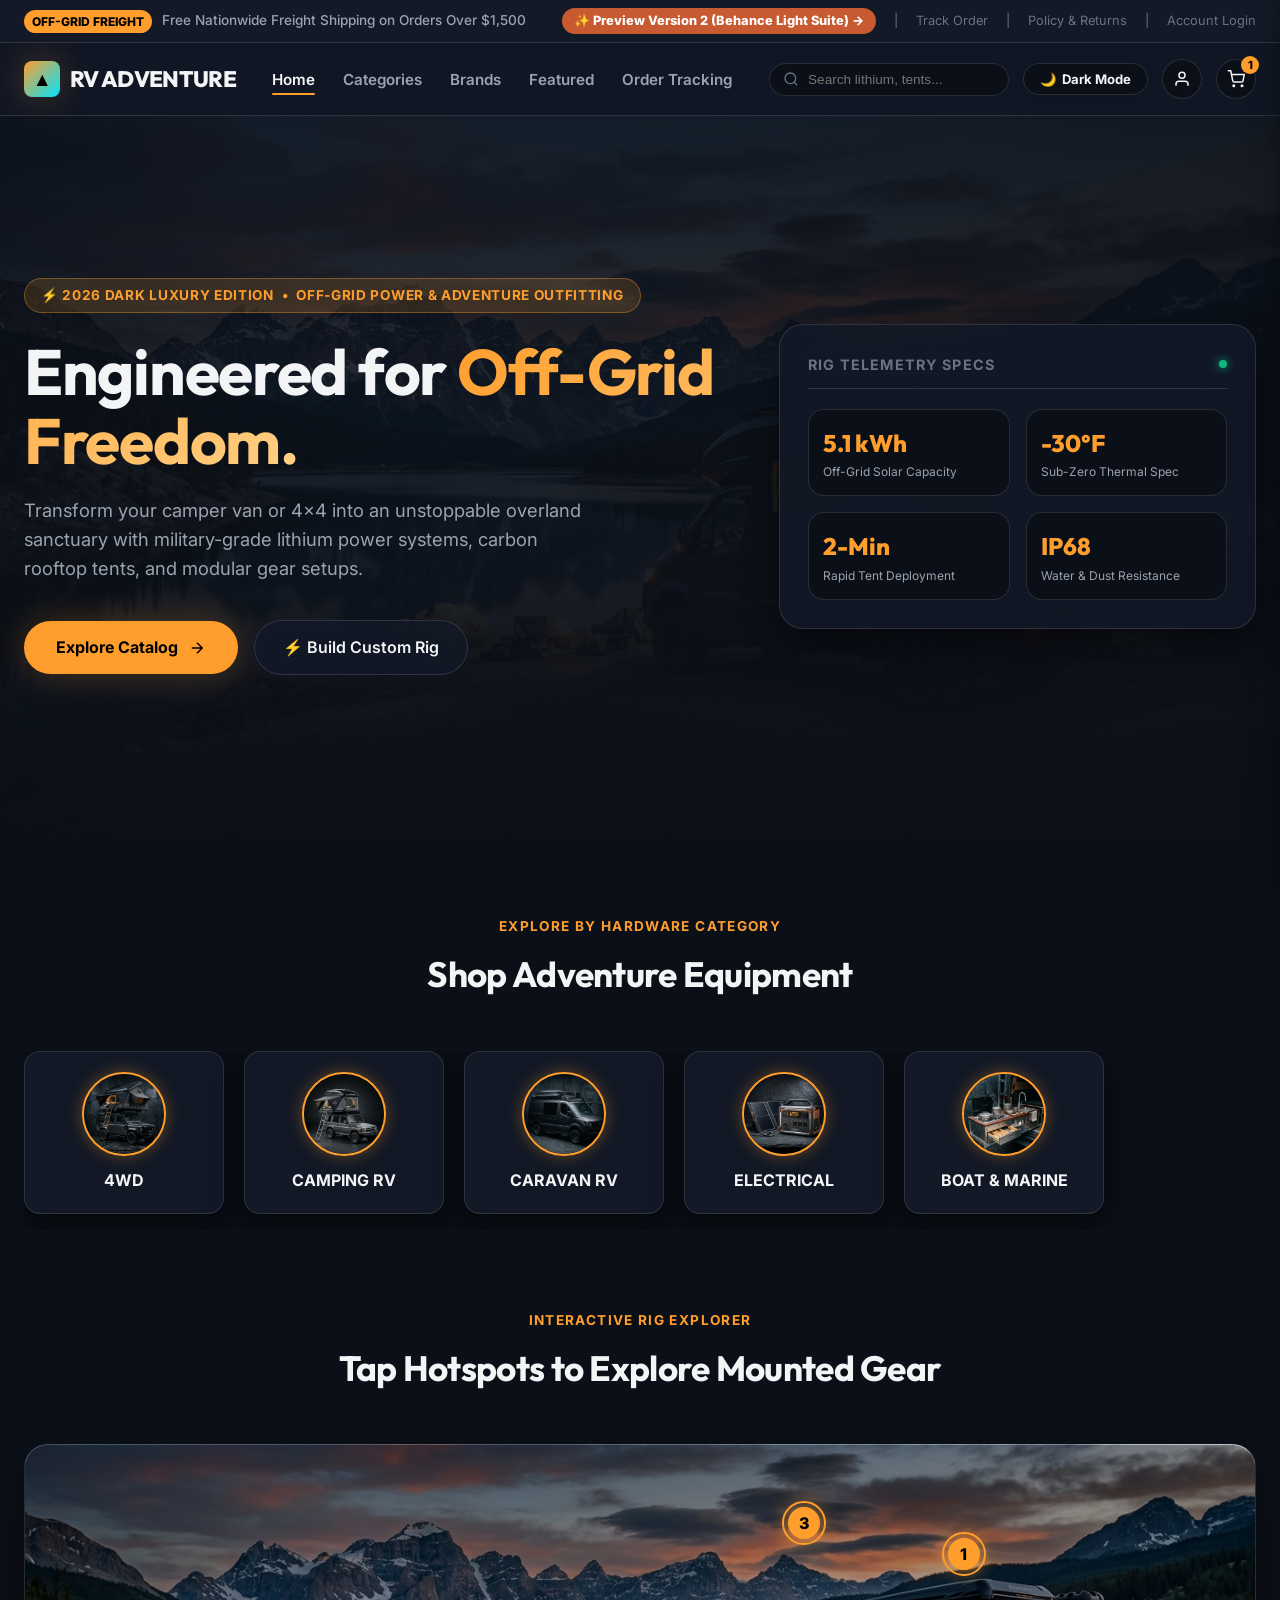
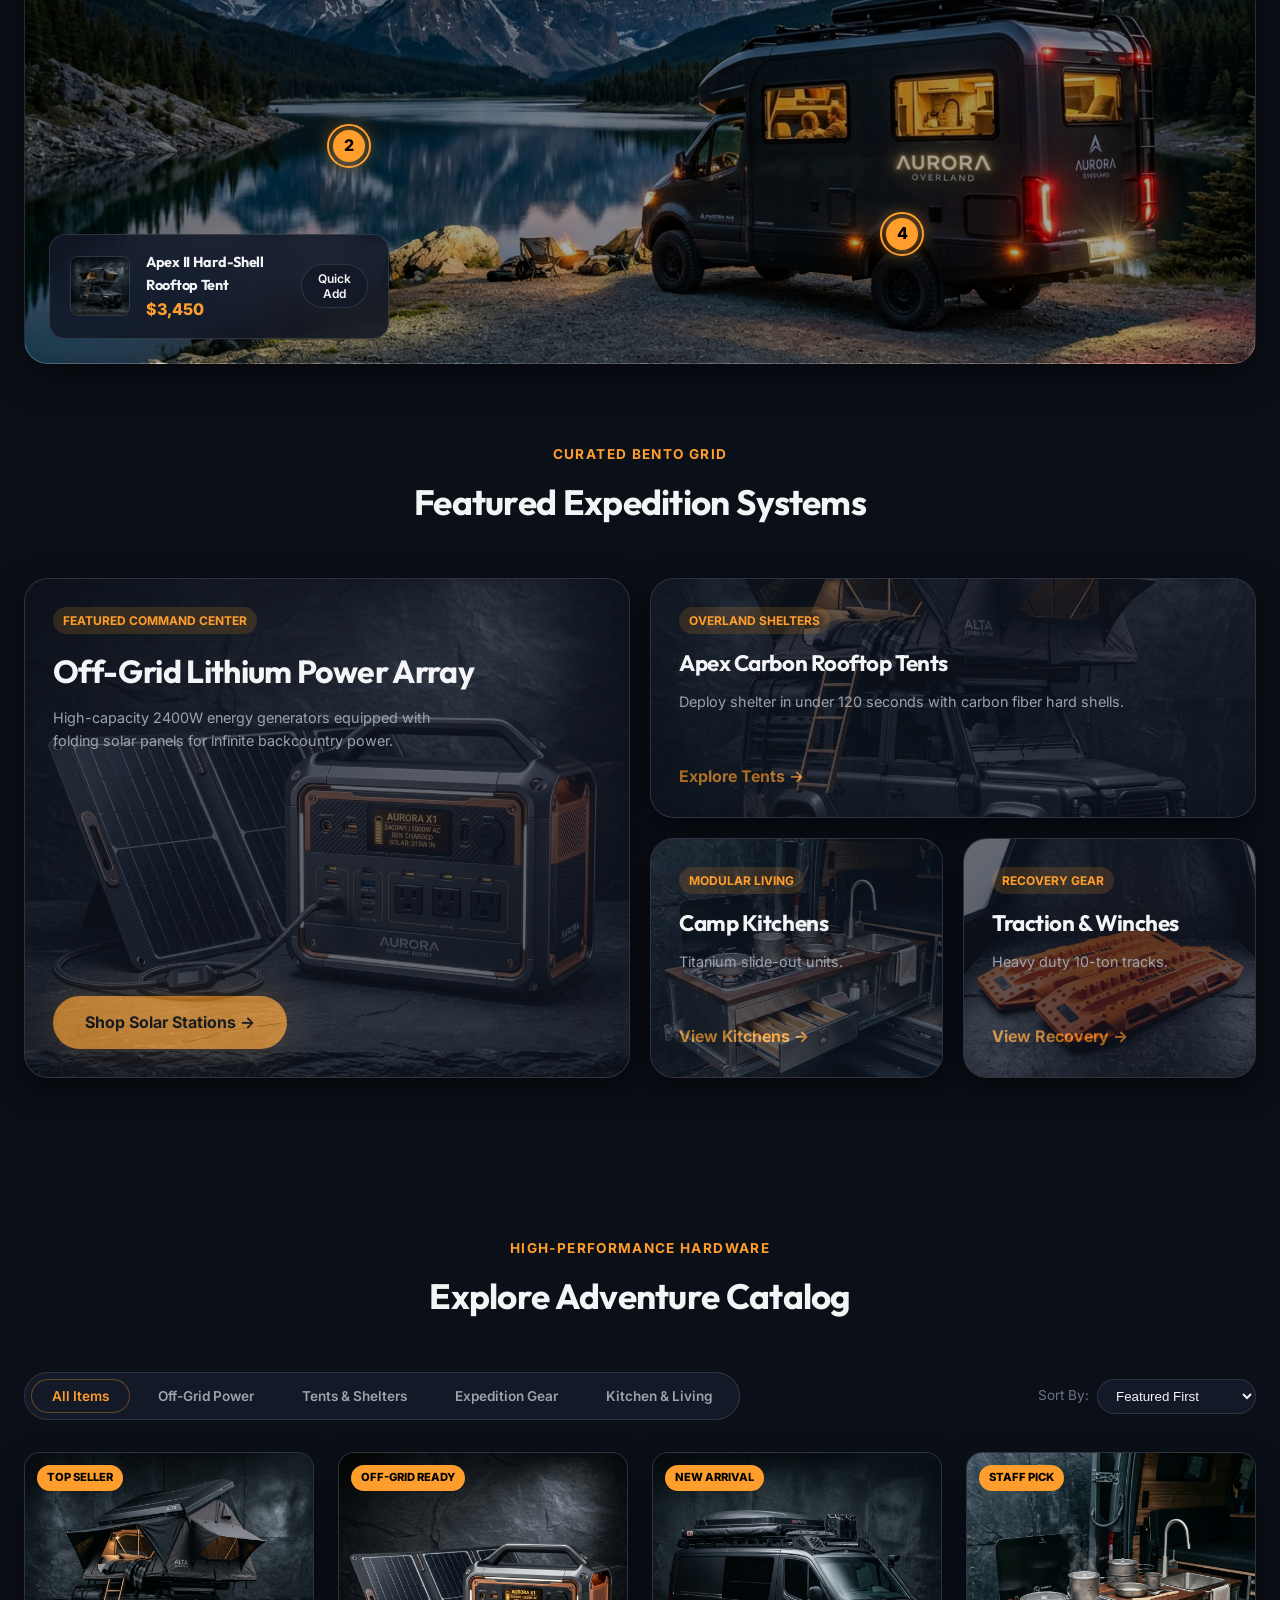
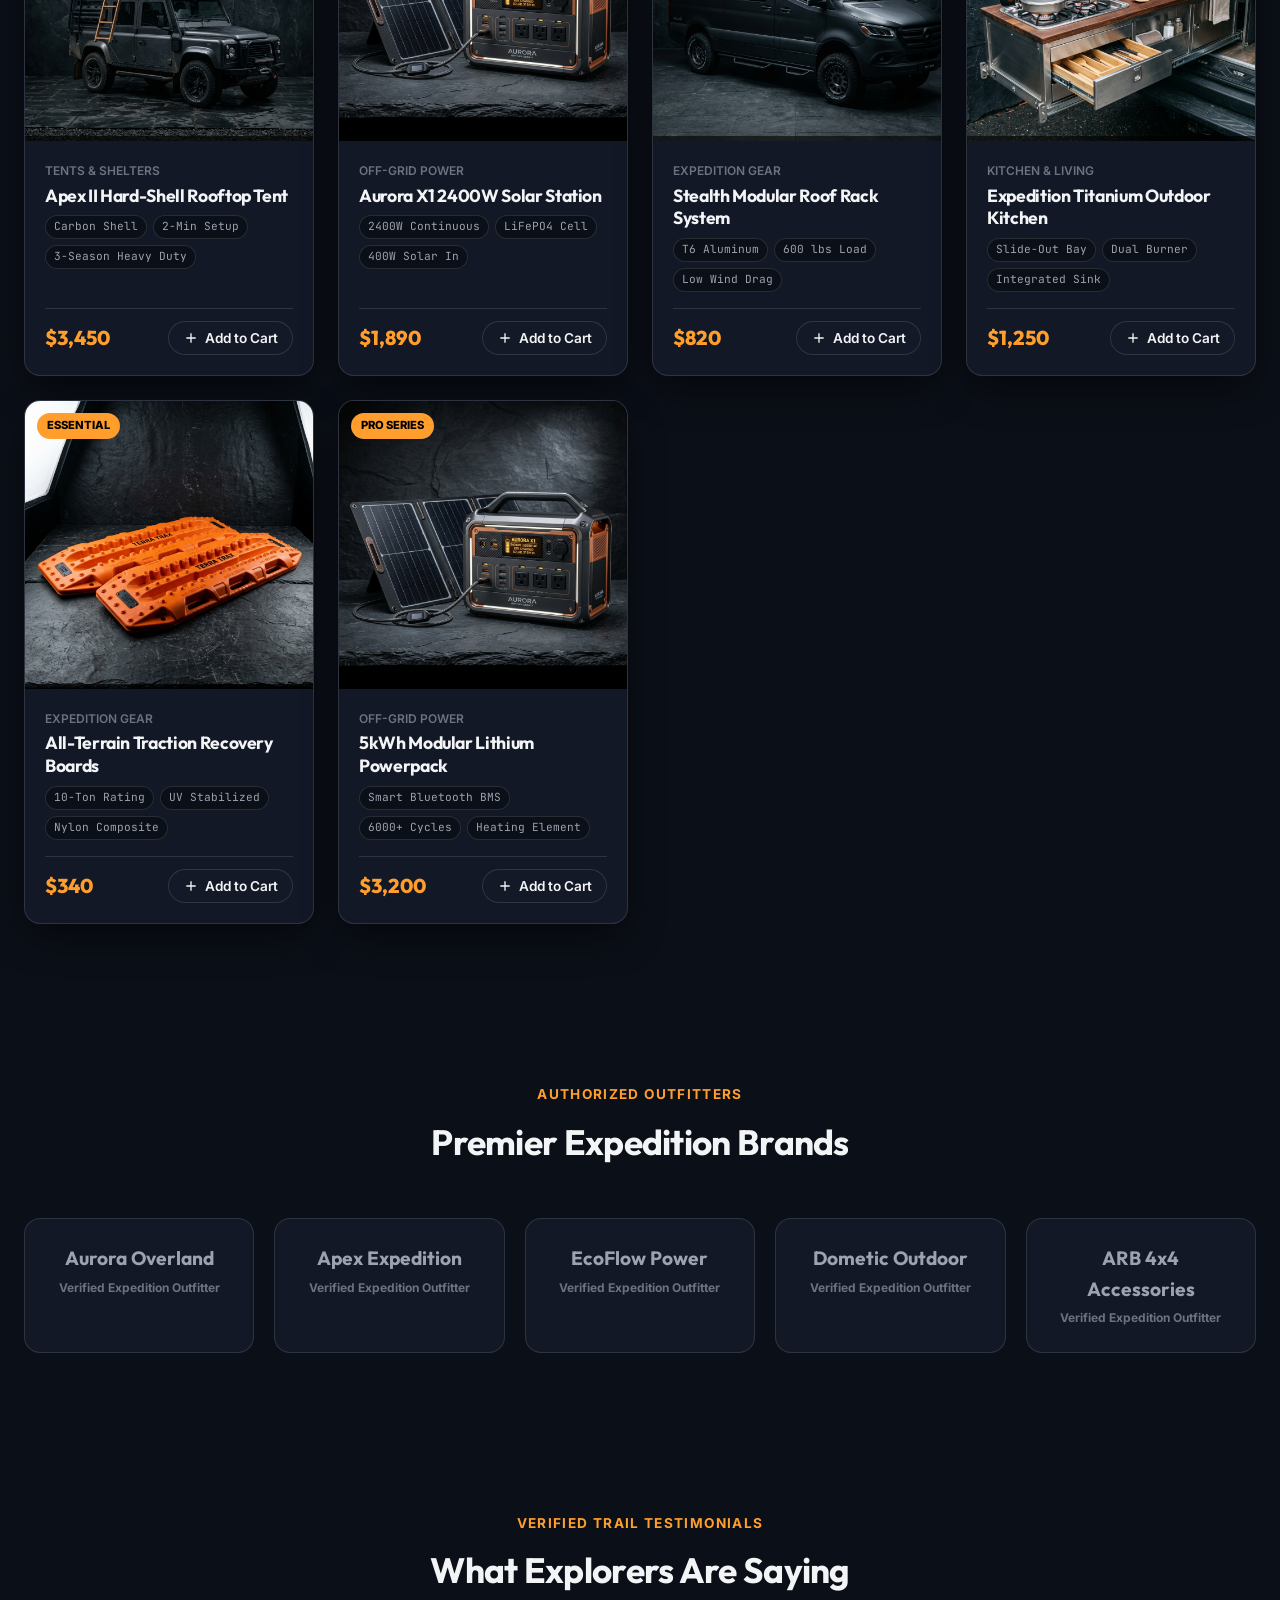
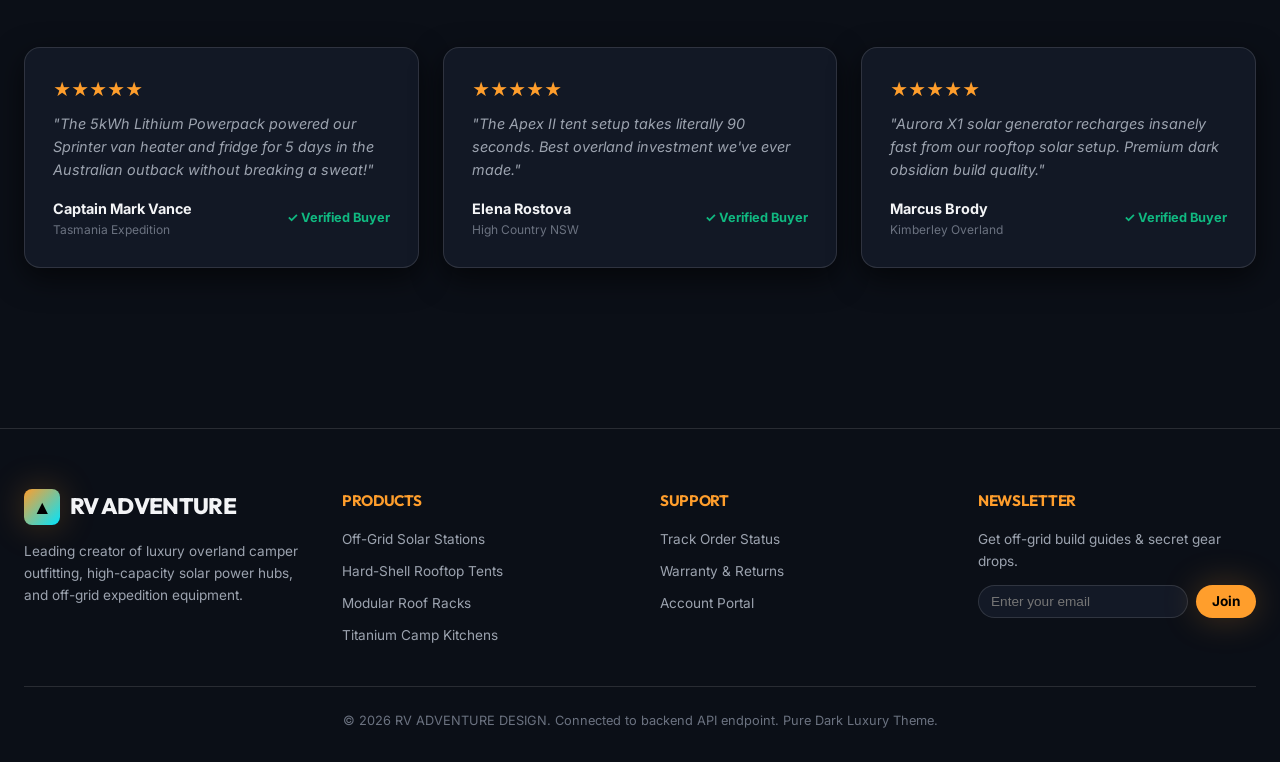
==== commit 2b89c7f0: "Added Version 2 Behance Light Theme Suite with Concept 1, Concept 2, Concept 3 live switcher" ====
--- a/index.html
+++ b/index.html
@@ -17,6 +17,8 @@
     </div>
     
     <div class="top-bar-links">
+      <a href="index_v2.html" style="background: #c85a32; color: #fff; font-weight: 800; padding: 3px 12px; border-radius: 9999px;">✨ Preview Version 2 (Behance Light Suite) →</a>
+      <span>|</span>
       <a href="#tracking">Track Order</a>
       <span>|</span>
       <a href="#policy">Policy & Returns</a>
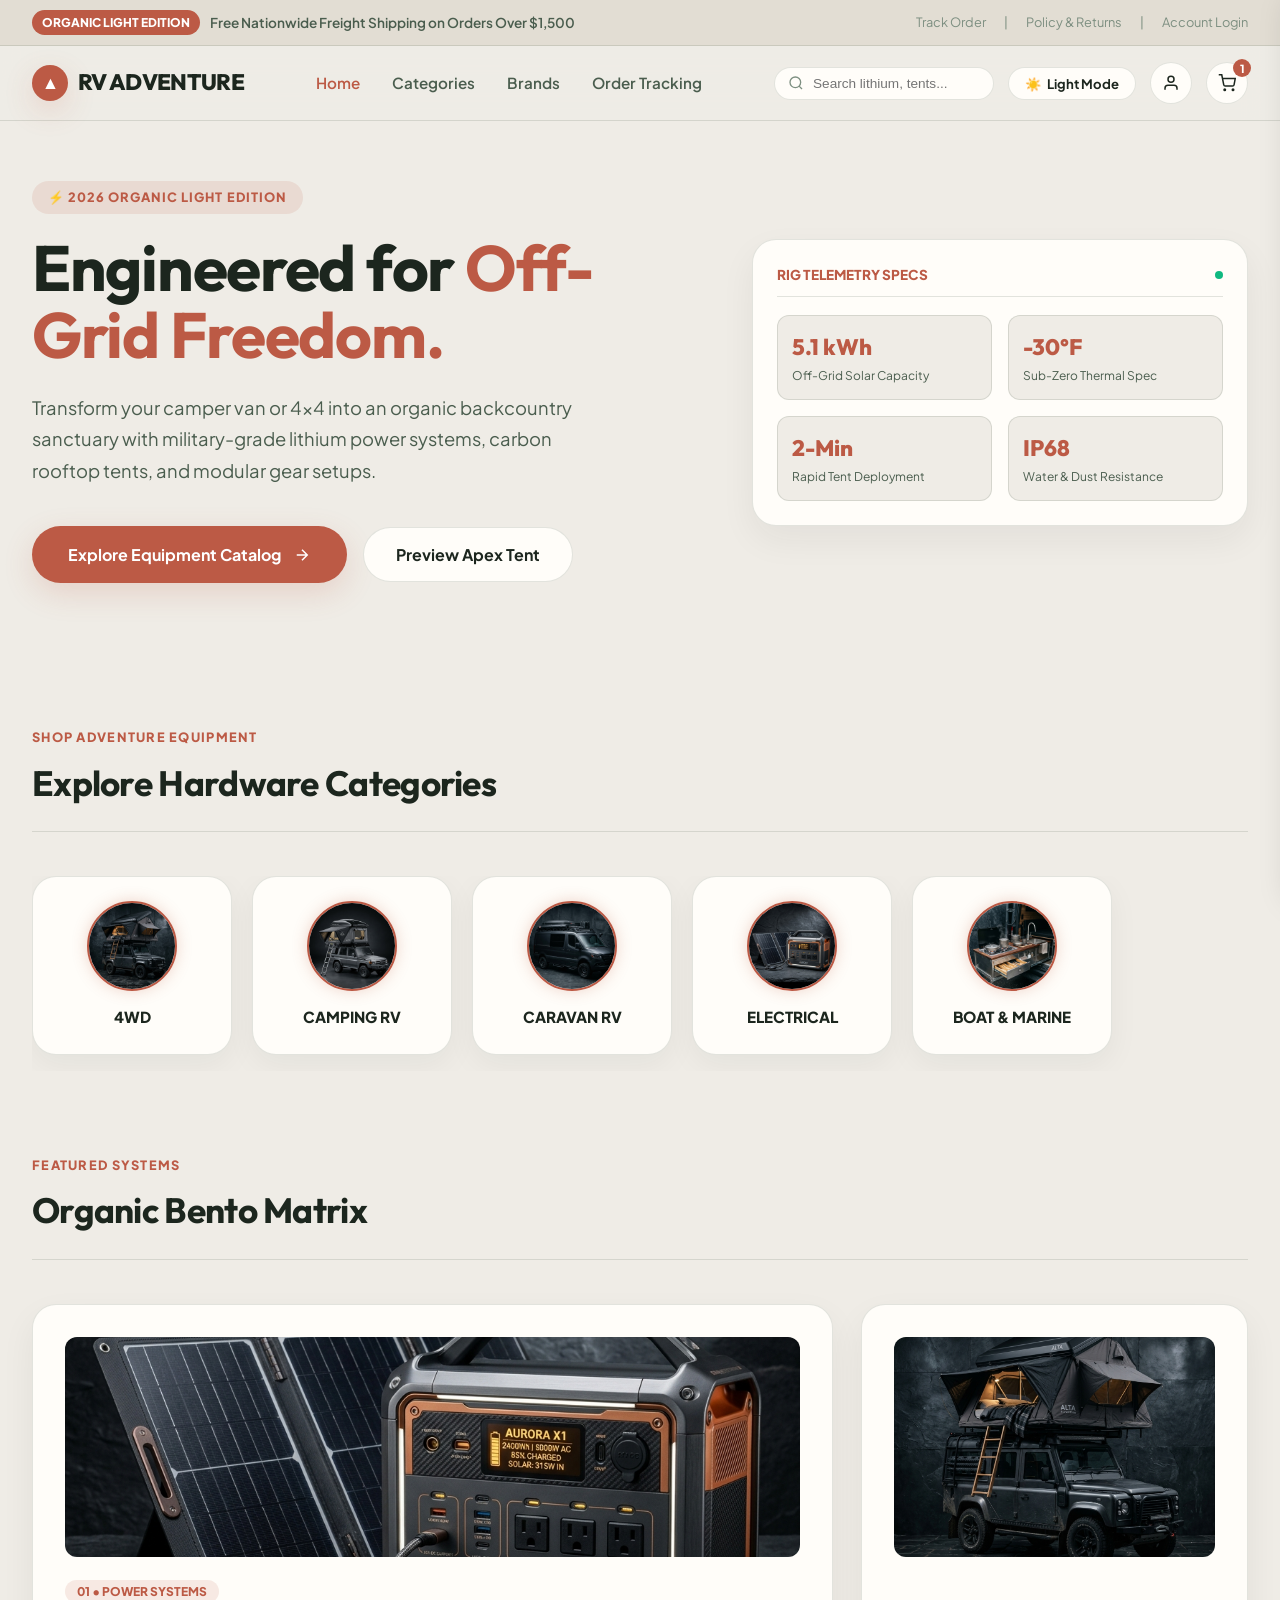
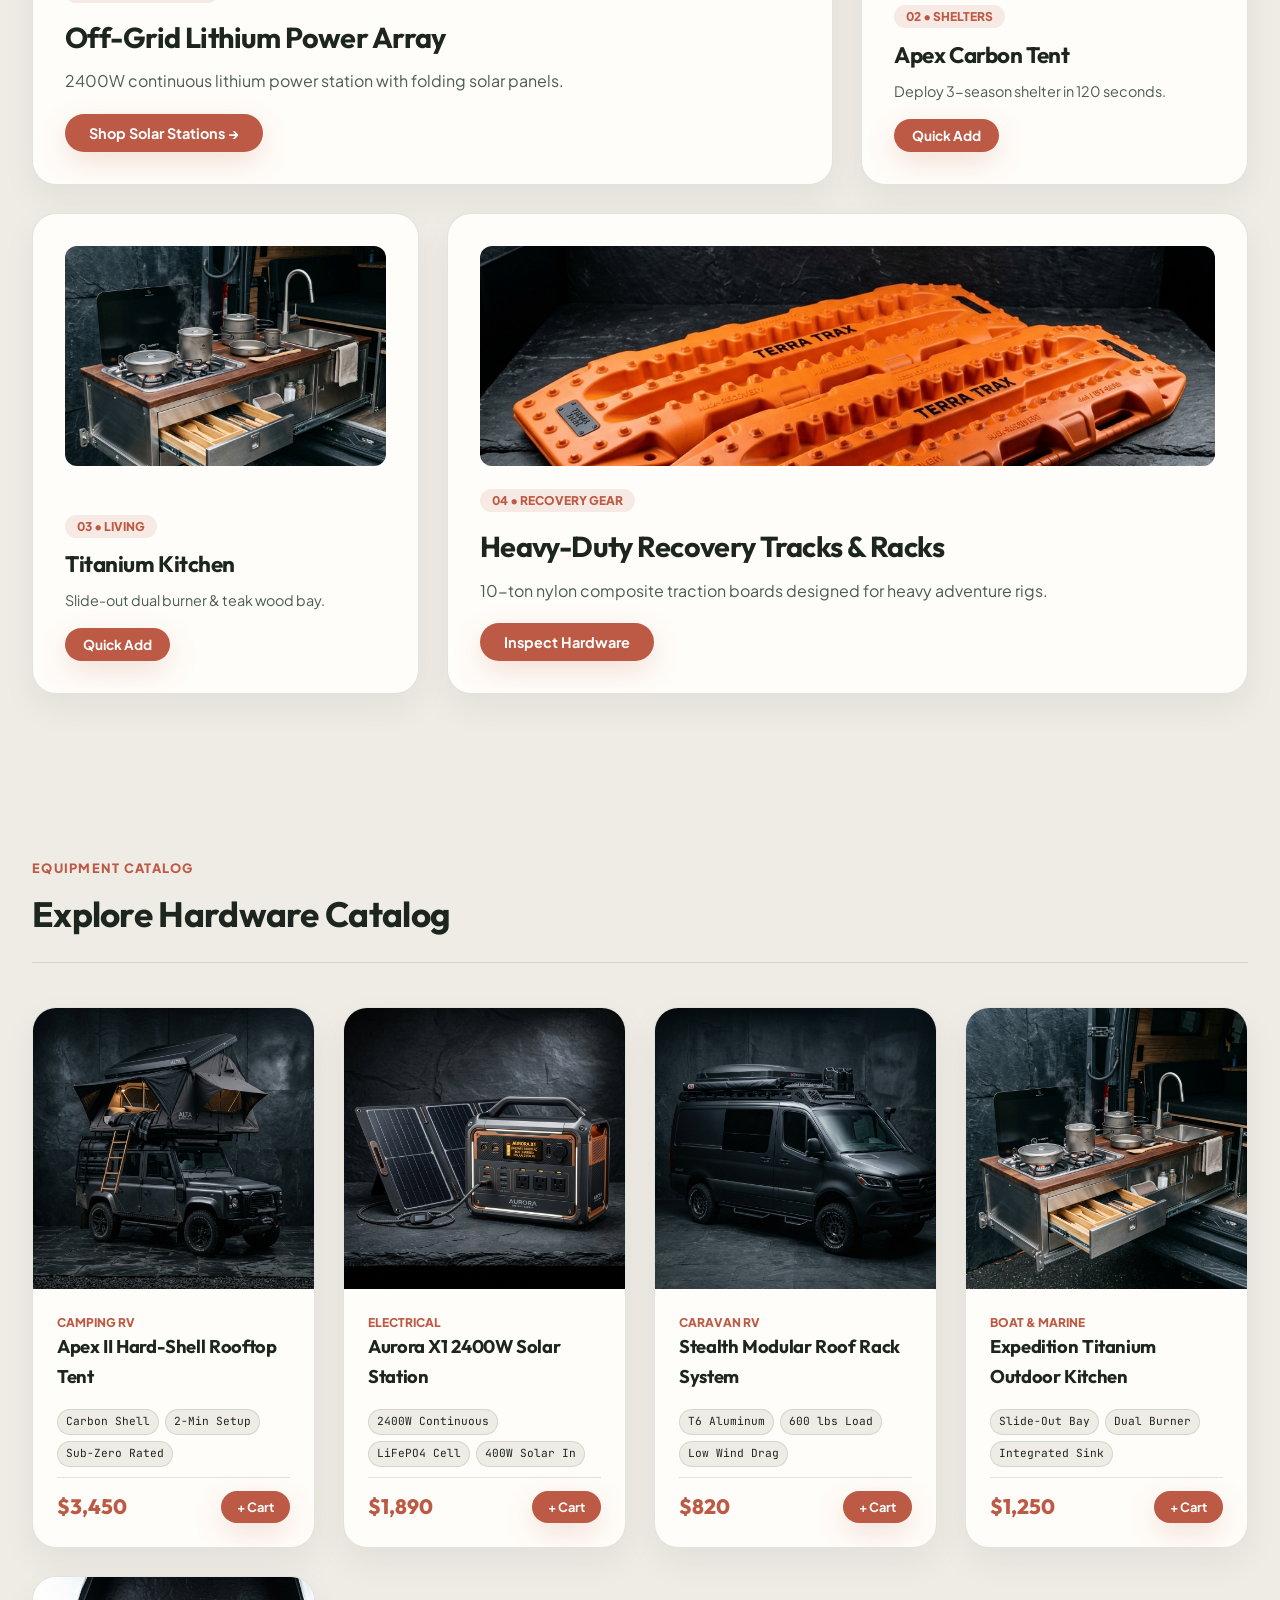
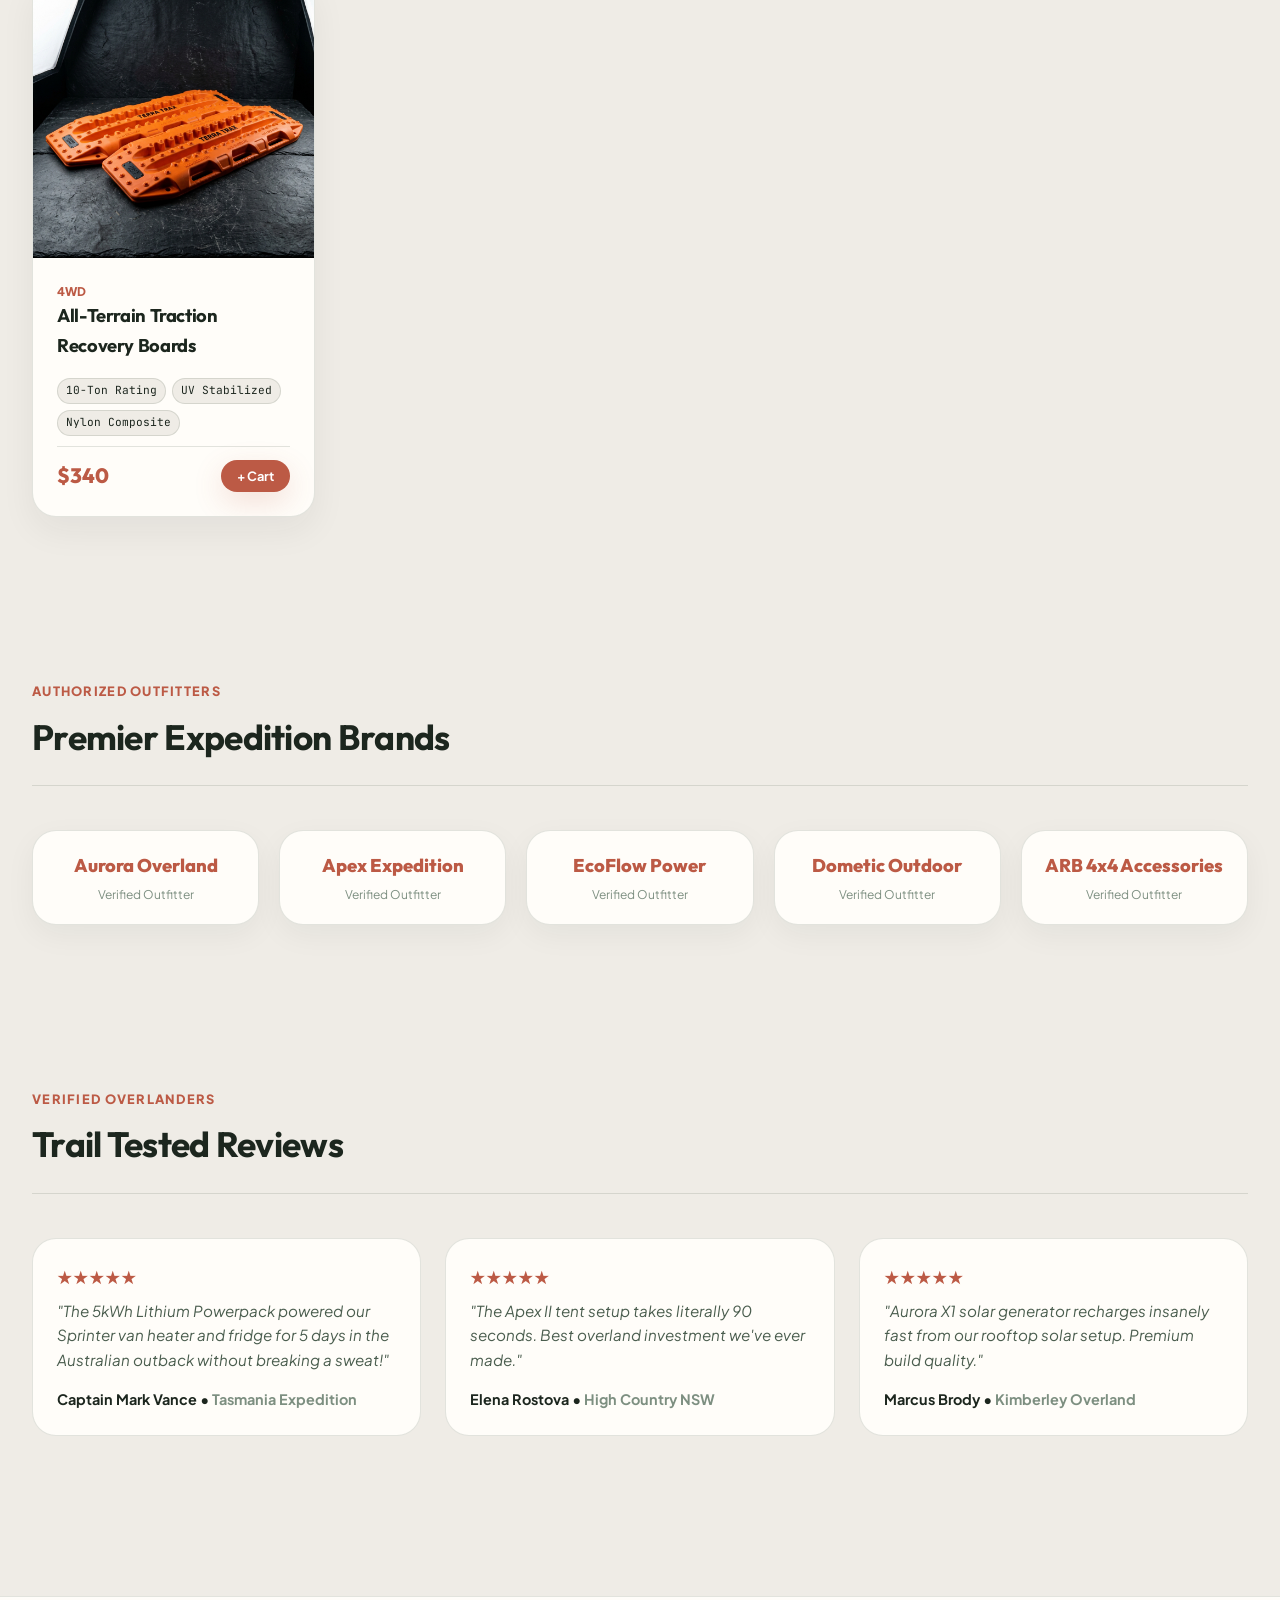
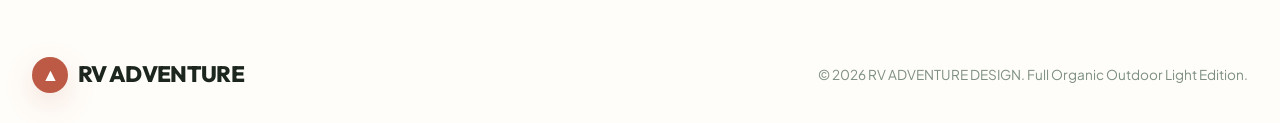
==== commit fab45b5e: "Upgraded primary application (index.html) to full SPA with Demo B Modern Organic Outdoor design syst" ====
--- a/index.html
+++ b/index.html
@@ -1,10 +1,10 @@
 <!DOCTYPE html>
-<html lang="en" data-theme="dark-luxury">
+<html lang="en" data-theme="light">
 <head>
   <meta charset="UTF-8" />
   <meta name="viewport" content="width=device-width, initial-scale=1.0" />
-  <title>RV ADVENTURE DESIGN — Pure Dark Luxury Off-Grid Outfitting & Expedition Gear</title>
-  <meta name="description" content="Next-generation luxury RV outfitting, off-grid lithium solar power stations, hard-shell rooftop tents, and expedition adventure gear." />
+  <title>RV ADVENTURE DESIGN — Full Modern Organic Outdoor E-Commerce</title>
+  <meta name="description" content="Next-generation luxury RV outfitting, off-grid lithium solar power stations, and expedition adventure gear." />
   <link rel="stylesheet" href="styles.css" />
 </head>
 <body>
@@ -12,13 +12,11 @@
   <!-- 1. TOP ANNOUNCEMENT BAR -->
   <div class="top-bar">
     <div class="promo-text">
-      <span class="promo-tag">OFF-GRID FREIGHT</span>
+      <span class="promo-tag">ORGANIC LIGHT EDITION</span>
       <span>Free Nationwide Freight Shipping on Orders Over $1,500</span>
     </div>
     
     <div class="top-bar-links">
-      <a href="index_v2.html" style="background: #c85a32; color: #fff; font-weight: 800; padding: 3px 12px; border-radius: 9999px;">✨ Preview Version 2 (Behance Light Suite) →</a>
-      <span>|</span>
       <a href="#tracking">Track Order</a>
       <span>|</span>
       <a href="#policy">Policy & Returns</a>
@@ -30,16 +28,15 @@
   <!-- 2. STICKY FLOATING GLASS NAVBAR -->
   <header class="header-sticky">
     <nav class="nav-container">
-      <a href="#home" class="brand-logo">
+      <a href="#home" class="brand">
         <div class="brand-icon">▲</div>
         <span>RV ADVENTURE</span>
       </a>
 
-      <ul class="nav-links">
+      <ul class="nav-menu">
         <li><a href="#home" class="nav-link active">Home</a></li>
         <li><a href="#category/all" class="nav-link">Categories</a></li>
         <li><a href="#brands" class="nav-link">Brands</a></li>
-        <li><a href="#home#bento" class="nav-link">Featured</a></li>
         <li><a href="#tracking" class="nav-link">Order Tracking</a></li>
       </ul>
 
@@ -50,7 +47,7 @@
         </div>
 
         <button class="theme-toggle-pill" id="theme-toggle-btn" onclick="toggleTheme()" title="Toggle Light / Dark Mode">
-          <span class="theme-icon">🌙</span> <span class="theme-text">Dark Mode</span>
+          <span class="theme-icon">☀️</span> <span class="theme-text">Light Mode</span>
         </button>
 
         <button class="icon-btn" title="User Account" onclick="openLoginModal()">
@@ -74,209 +71,153 @@
     
     <!-- Hero Section -->
     <section class="hero-section" id="hero">
-      <div class="hero-overlay"></div>
-      <div class="hero-content">
-        <div class="hero-grid">
-          <div>
-            <div class="hero-badge-strip">
-              <span>⚡ 2026 DARK LUXURY EDITION</span>
-              <span>•</span>
-              <span>OFF-GRID POWER & ADVENTURE OUTFITTING</span>
+      <div class="hero-grid">
+        <div>
+          <span class="hero-tag">⚡ 2026 ORGANIC LIGHT EDITION</span>
+          <h1 class="hero-title">Engineered for <span>Off-Grid Freedom.</span></h1>
+          <p class="hero-desc">
+            Transform your camper van or 4x4 into an organic backcountry sanctuary with military-grade lithium power systems, carbon rooftop tents, and modular gear setups.
+          </p>
+
+          <div style="display: flex; gap: 16px; align-items: center; flex-wrap: wrap;">
+            <a href="#catalog" class="btn-primary">
+              Explore Equipment Catalog
+              <svg width="18" height="18" fill="none" stroke="currentColor" stroke-width="2" viewBox="0 0 24 24"><path d="M5 12h14M12 5l7 7-7 7"></path></svg>
+            </a>
+            <button class="btn-secondary" onclick="openQuickView(1)">
+              Preview Apex Tent
+            </button>
+          </div>
+        </div>
+
+        <div class="telemetry-card">
+          <div style="display: flex; justify-content: space-between; align-items: center; margin-bottom: 18px; padding-bottom: 10px; border-bottom: 1px solid var(--border-color);">
+            <span style="font-size: 0.85rem; font-weight: 800; text-transform: uppercase; color: var(--accent-primary);">Rig Telemetry Specs</span>
+            <span style="width: 8px; height: 8px; background: #10b981; border-radius: 50%; display: inline-block;"></span>
+          </div>
+          <div class="telemetry-stats">
+            <div class="stat-item">
+              <div class="stat-value">5.1 kWh</div>
+              <div class="stat-label">Off-Grid Solar Capacity</div>
             </div>
-            
-            <h1 class="hero-title">Engineered for <span>Off-Grid Freedom.</span></h1>
-            
-            <p class="hero-subtitle">
-              Transform your camper van or 4x4 into an unstoppable overland sanctuary with military-grade lithium power systems, carbon rooftop tents, and modular gear setups.
-            </p>
-
-            <div class="hero-cta-group">
-              <a href="#category/all" class="btn-primary">
-                Explore Catalog
-                <svg width="18" height="18" fill="none" stroke="currentColor" stroke-width="2" viewBox="0 0 24 24"><path d="M5 12h14M12 5l7 7-7 7"></path></svg>
-              </a>
-              <a href="#checkout" class="btn-secondary">
-                ⚡ Build Custom Rig
-              </a>
+            <div class="stat-item">
+              <div class="stat-value">-30°F</div>
+              <div class="stat-label">Sub-Zero Thermal Spec</div>
             </div>
-          </div>
-
-          <!-- Telemetry Widget -->
-          <div class="telemetry-card">
-            <div class="telemetry-header">
-              <span class="telemetry-title">Rig Telemetry Specs</span>
-              <span class="live-dot" title="Systems Active"></span>
+            <div class="stat-item">
+              <div class="stat-value">2-Min</div>
+              <div class="stat-label">Rapid Tent Deployment</div>
             </div>
-            <div class="telemetry-stats">
-              <div class="stat-item">
-                <div class="stat-value">5.1 kWh</div>
-                <div class="stat-label">Off-Grid Solar Capacity</div>
-              </div>
-              <div class="stat-item">
-                <div class="stat-value">-30°F</div>
-                <div class="stat-label">Sub-Zero Thermal Spec</div>
-              </div>
-              <div class="stat-item">
-                <div class="stat-value">2-Min</div>
-                <div class="stat-label">Rapid Tent Deployment</div>
-              </div>
-              <div class="stat-item">
-                <div class="stat-value">IP68</div>
-                <div class="stat-label">Water & Dust Resistance</div>
-              </div>
+            <div class="stat-item">
+              <div class="stat-value">IP68</div>
+              <div class="stat-label">Water & Dust Resistance</div>
             </div>
           </div>
         </div>
       </div>
     </section>
 
-    <!-- Shop By Categories Horizontal Strip -->
+    <!-- Categories Strip -->
     <section class="section-container">
-      <div class="section-header">
-        <span class="section-subtitle">EXPLORE BY HARDWARE CATEGORY</span>
-        <h2 class="section-title">Shop Adventure Equipment</h2>
+      <div class="section-head">
+        <div>
+          <span style="font-size: 0.8rem; font-weight: 800; color: var(--accent-primary); text-transform: uppercase; letter-spacing: 0.1em;">SHOP ADVENTURE EQUIPMENT</span>
+          <h2 style="font-size: 2.2rem; margin-top: 6px;">Explore Hardware Categories</h2>
+        </div>
       </div>
       <div class="categories-scroll-row" id="categories-scroll-row">
         <!-- Injected dynamically via app.js -->
       </div>
     </section>
 
-    <!-- Shoppable Hotspots -->
-    <section class="section-container" style="padding-top: 0;">
-      <div class="section-header">
-        <span class="section-subtitle">INTERACTIVE RIG EXPLORER</span>
-        <h2 class="section-title">Tap Hotspots to Explore Mounted Gear</h2>
-      </div>
-
-      <div class="hotspot-banner">
-        <div class="hotspot-overlay-dark"></div>
-        <div class="hotspot-pin" style="top: 18%; left: 75%;" onclick="openQuickView(1)">1</div>
-        <div class="hotspot-pin" style="top: 55%; left: 25%;" onclick="openQuickView(2)">2</div>
-        <div class="hotspot-pin" style="top: 12%; left: 62%;" onclick="openQuickView(3)">3</div>
-        <div class="hotspot-pin" style="top: 72%; left: 70%;" onclick="openQuickView(5)">4</div>
-
-        <div class="hotspot-card" id="hotspot-card">
-          <img src="assets/cat_tent.jpg" class="hotspot-thumb" alt="Apex Tent" onError="this.onerror=null; this.src='assets/rooftop_tent.jpg';" />
-          <div>
-            <h4 style="font-size: 0.9rem;">Apex II Hard-Shell Rooftop Tent</h4>
-            <div style="font-weight: 800; color: var(--accent-primary);">$3,450</div>
-          </div>
-          <button class="add-cart-btn" style="padding: 6px 12px; font-size: 0.75rem;" onclick="addToCart(1)">Quick Add</button>
-        </div>
-      </div>
-    </section>
-
     <!-- Bento Grid Showcase -->
     <section class="section-container" id="bento" style="padding-top: 0;">
-      <div class="section-header">
-        <span class="section-subtitle">CURATED BENTO GRID</span>
-        <h2 class="section-title">Featured Expedition Systems</h2>
+      <div class="section-head">
+        <div>
+          <span style="font-size: 0.8rem; font-weight: 800; color: var(--accent-primary); text-transform: uppercase; letter-spacing: 0.1em;">FEATURED SYSTEMS</span>
+          <h2 style="font-size: 2.2rem; margin-top: 6px;">Organic Bento Matrix</h2>
+        </div>
       </div>
 
       <div class="bento-grid">
-        <div class="bento-item span-2-col span-2-row">
-          <img src="assets/solar_generator.jpg" class="bento-bg-image" alt="Solar" onError="this.onerror=null; this.src='assets/hero.jpg';" />
-          <div class="bento-content">
-            <span class="bento-tag">FEATURED COMMAND CENTER</span>
-            <h3 class="bento-title" style="font-size: 2rem;">Off-Grid Lithium Power Array</h3>
-            <p class="bento-desc" style="max-width: 400px; margin-bottom: 20px;">
-              High-capacity 2400W energy generators equipped with folding solar panels for infinite backcountry power.
-            </p>
-          </div>
+        <div class="bento-card span-2">
+          <img src="assets/solar_generator.jpg" class="bento-img" alt="Solar" onError="this.onerror=null; this.src='assets/hero.jpg';" />
           <div>
-            <a href="#category/power" class="btn-primary">Shop Solar Stations →</a>
-          </div>
-        </div>
-
-        <div class="bento-item span-2-col">
-          <img src="assets/cat_tent.jpg" class="bento-bg-image" alt="Tents" onError="this.onerror=null; this.src='assets/hero.jpg';" />
-          <div class="bento-content">
-            <span class="bento-tag">OVERLAND SHELTERS</span>
-            <h3 class="bento-title">Apex Carbon Rooftop Tents</h3>
-            <p class="bento-desc">Deploy shelter in under 120 seconds with carbon fiber hard shells.</p>
-          </div>
+            <span style="font-size: 0.75rem; background: var(--badge-bg); color: var(--badge-color); padding: 4px 12px; border-radius: var(--radius-pill); font-weight: 800; text-transform: uppercase;">01 • POWER SYSTEMS</span>
+            <h3 style="font-size: 1.8rem; margin: 12px 0 8px;">Off-Grid Lithium Power Array</h3>
+            <p style="color: var(--text-secondary); margin-bottom: 20px;">2400W continuous lithium power station with folding solar panels.</p>
+            <button class="btn-primary" style="padding: 10px 24px; font-size: 0.9rem;" onclick="openQuickView(2)">Shop Solar Stations →</button>
+          </div>
+        </div>
+
+        <div class="bento-card">
+          <img src="assets/cat_tent.jpg" class="bento-img" alt="Tents" onError="this.onerror=null; this.src='assets/hero.jpg';" />
           <div>
-            <a href="#category/tents" style="color: var(--accent-primary); font-weight: 700;">Explore Tents →</a>
-          </div>
-        </div>
-
-        <div class="bento-item">
-          <img src="assets/cat_kitchen.jpg" class="bento-bg-image" alt="Kitchen" onError="this.onerror=null; this.src='assets/hero.jpg';" />
-          <div class="bento-content">
-            <span class="bento-tag">MODULAR LIVING</span>
-            <h3 class="bento-title">Camp Kitchens</h3>
-            <p class="bento-desc">Titanium slide-out units.</p>
-          </div>
+            <span style="font-size: 0.75rem; background: var(--badge-bg); color: var(--badge-color); padding: 4px 12px; border-radius: var(--radius-pill); font-weight: 800; text-transform: uppercase;">02 • SHELTERS</span>
+            <h3 style="font-size: 1.4rem; margin: 10px 0 6px;">Apex Carbon Tent</h3>
+            <p style="color: var(--text-secondary); font-size: 0.9rem; margin-bottom: 16px;">Deploy 3-season shelter in 120 seconds.</p>
+            <button class="btn-primary" style="padding: 8px 18px; font-size: 0.85rem;" onclick="openQuickView(1)">Quick Add</button>
+          </div>
+        </div>
+
+        <div class="bento-card">
+          <img src="assets/cat_kitchen.jpg" class="bento-img" alt="Kitchen" onError="this.onerror=null; this.src='assets/hero.jpg';" />
           <div>
-            <a href="#category/kitchen" style="color: var(--accent-primary); font-weight: 700;">View Kitchens →</a>
-          </div>
-        </div>
-
-        <div class="bento-item">
-          <img src="assets/cat_recovery.jpg" class="bento-bg-image" alt="Recovery" onError="this.onerror=null; this.src='assets/hero.jpg';" />
-          <div class="bento-content">
-            <span class="bento-tag">RECOVERY GEAR</span>
-            <h3 class="bento-title">Traction & Winches</h3>
-            <p class="bento-desc">Heavy duty 10-ton tracks.</p>
-          </div>
+            <span style="font-size: 0.75rem; background: var(--badge-bg); color: var(--badge-color); padding: 4px 12px; border-radius: var(--radius-pill); font-weight: 800; text-transform: uppercase;">03 • LIVING</span>
+            <h3 style="font-size: 1.4rem; margin: 10px 0 6px;">Titanium Kitchen</h3>
+            <p style="color: var(--text-secondary); font-size: 0.9rem; margin-bottom: 16px;">Slide-out dual burner & teak wood bay.</p>
+            <button class="btn-primary" style="padding: 8px 18px; font-size: 0.85rem;" onclick="openQuickView(4)">Quick Add</button>
+          </div>
+        </div>
+
+        <div class="bento-card span-2">
+          <img src="assets/cat_recovery.jpg" class="bento-img" alt="Recovery" onError="this.onerror=null; this.src='assets/hero.jpg';" />
           <div>
-            <a href="#category/expedition" style="color: var(--accent-primary); font-weight: 700;">View Recovery →</a>
-          </div>
-        </div>
-      </div>
-    </section>
-
-    <!-- Product Catalog Matrix -->
+            <span style="font-size: 0.75rem; background: var(--badge-bg); color: var(--badge-color); padding: 4px 12px; border-radius: var(--radius-pill); font-weight: 800; text-transform: uppercase;">04 • RECOVERY GEAR</span>
+            <h3 style="font-size: 1.8rem; margin: 12px 0 8px;">Heavy-Duty Recovery Tracks & Racks</h3>
+            <p style="color: var(--text-secondary); margin-bottom: 20px;">10-ton nylon composite traction boards designed for heavy adventure rigs.</p>
+            <button class="btn-primary" style="padding: 10px 24px; font-size: 0.9rem;" onclick="openQuickView(5)">Inspect Hardware</button>
+          </div>
+        </div>
+      </div>
+    </section>
+
+    <!-- Product Matrix -->
     <section class="section-container" id="catalog">
-      <div class="section-header">
-        <span class="section-subtitle">HIGH-PERFORMANCE HARDWARE</span>
-        <h2 class="section-title">Explore Adventure Catalog</h2>
-      </div>
-
-      <div class="filter-bar">
-        <div class="category-tabs">
-          <button class="tab-btn active" onclick="filterCategory('all', this)">All Items</button>
-          <button class="tab-btn" onclick="filterCategory('power', this)">Off-Grid Power</button>
-          <button class="tab-btn" onclick="filterCategory('tents', this)">Tents & Shelters</button>
-          <button class="tab-btn" onclick="filterCategory('expedition', this)">Expedition Gear</button>
-          <button class="tab-btn" onclick="filterCategory('kitchen', this)">Kitchen & Living</button>
-        </div>
-
-        <div style="display: flex; align-items: center; gap: 8px;">
-          <span style="font-size: 0.85rem; color: var(--text-muted);">Sort By:</span>
-          <select onchange="sortProducts(this.value)" style="background: var(--bg-secondary); color: var(--text-primary); border: 1px solid var(--border-color); padding: 8px 14px; border-radius: var(--radius-pill); outline: none;">
-            <option value="featured">Featured First</option>
-            <option value="price-low">Price: Low to High</option>
-            <option value="price-high">Price: High to Low</option>
-            <option value="rating">Top Rated</option>
-          </select>
-        </div>
-      </div>
-
+      <div class="section-head">
+        <div>
+          <span style="font-size: 0.8rem; font-weight: 800; color: var(--accent-primary); text-transform: uppercase; letter-spacing: 0.1em;">EQUIPMENT CATALOG</span>
+          <h2 style="font-size: 2.2rem; margin-top: 6px;">Explore Hardware Catalog</h2>
+        </div>
+      </div>
       <div class="product-grid" id="product-grid">
-        <!-- Injected dynamically -->
-      </div>
-    </section>
-
-    <!-- Brand Logos Showcase -->
-    <section class="section-container" id="brands-section">
-      <div class="section-header">
-        <span class="section-subtitle">AUTHORIZED OUTFITTERS</span>
-        <h2 class="section-title">Premier Expedition Brands</h2>
-      </div>
-      <div class="brand-grid" id="brand-grid">
-        <!-- Injected dynamically -->
-      </div>
-    </section>
-
-    <!-- Verified Customer Reviews Slider -->
-    <section class="section-container" id="reviews-section">
-      <div class="section-header">
-        <span class="section-subtitle">VERIFIED TRAIL TESTIMONIALS</span>
-        <h2 class="section-title">What Explorers Are Saying</h2>
+        <!-- Injected dynamically via app.js -->
+      </div>
+    </section>
+
+    <!-- Brands -->
+    <section class="section-container" id="brands">
+      <div class="section-head">
+        <div>
+          <span style="font-size: 0.8rem; font-weight: 800; color: var(--accent-primary); text-transform: uppercase; letter-spacing: 0.1em;">AUTHORIZED OUTFITTERS</span>
+          <h2 style="font-size: 2.2rem; margin-top: 6px;">Premier Expedition Brands</h2>
+        </div>
+      </div>
+      <div style="display: grid; grid-template-columns: repeat(auto-fit, minmax(180px, 1fr)); gap: 20px;" id="brand-grid">
+        <!-- Injected dynamically via app.js -->
+      </div>
+    </section>
+
+    <!-- Reviews -->
+    <section class="section-container">
+      <div class="section-head">
+        <div>
+          <span style="font-size: 0.8rem; font-weight: 800; color: var(--accent-primary); text-transform: uppercase; letter-spacing: 0.1em;">VERIFIED OVERLANDERS</span>
+          <h2 style="font-size: 2.2rem; margin-top: 6px;">Trail Tested Reviews</h2>
+        </div>
       </div>
       <div style="display: grid; grid-template-columns: repeat(auto-fit, minmax(300px, 1fr)); gap: 24px;" id="reviews-grid">
-        <!-- Injected dynamically -->
+        <!-- Injected dynamically via app.js -->
       </div>
     </section>
 
@@ -285,80 +226,52 @@
   <!-- VIEW 2: CATEGORY DETAILS PAGE -->
   <main class="spa-view" id="view-category">
     <div class="section-container">
-      <div class="section-header" style="text-align: left; max-width: 100%; margin-bottom: 32px;">
-        <span class="section-subtitle">CATEGORY HARDWARE MATRIX</span>
-        <h1 class="section-title" id="cat-view-title">Category Products</h1>
-      </div>
-      <div class="product-grid" id="category-product-grid">
-        <!-- Injected via app.js -->
-      </div>
+      <div class="section-head">
+        <h1 id="cat-view-title">Category Equipment</h1>
+      </div>
+      <div class="product-grid" id="category-product-grid"></div>
     </div>
   </main>
 
   <!-- VIEW 3: BRAND DETAILS PAGE -->
   <main class="spa-view" id="view-brand">
     <div class="section-container">
-      <div class="section-header" style="text-align: left; max-width: 100%; margin-bottom: 32px;">
-        <span class="section-subtitle">AUTHORIZED BRAND CATALOG</span>
-        <h1 class="section-title" id="brand-view-title">Brand Collection</h1>
-      </div>
-      <div class="product-grid" id="brand-product-grid">
-        <!-- Injected via app.js -->
-      </div>
+      <div class="section-head">
+        <h1 id="brand-view-title">Verified Expedition Brand</h1>
+      </div>
+      <div class="product-grid" id="brand-product-grid"></div>
     </div>
   </main>
 
   <!-- VIEW 4: PRODUCT DETAILS PAGE -->
   <main class="spa-view" id="view-product">
-    <div class="section-container" id="product-detail-container">
-      <!-- Injected via app.js -->
-    </div>
-  </main>
-
-  <!-- VIEW 5: CHECKOUT & MULTI-STEP ORDER WIZARD -->
+    <div class="section-container" id="product-details-container"></div>
+  </main>
+
+  <!-- VIEW 5: CHECKOUT WIZARD -->
   <main class="spa-view" id="view-checkout">
     <div class="section-container">
-      <div class="section-header" style="text-align: left; max-width: 100%; margin-bottom: 32px;">
-        <span class="section-subtitle">SECURE RIG CHECKOUT</span>
-        <h1 class="section-title">Complete Your Expedition Order</h1>
-      </div>
-
+      <div class="section-head">
+        <h2>Secure Rig Checkout</h2>
+      </div>
       <div style="display: grid; grid-template-columns: 1.2fr 0.8fr; gap: 40px;">
         <div style="background: var(--bg-card); border: 1px solid var(--border-color); padding: 32px; border-radius: var(--radius-lg);">
-          <h3 style="margin-bottom: 20px;">1. Shipping Address</h3>
+          <h3 style="margin-bottom: 20px;">Shipping Details</h3>
           <div style="display: grid; grid-template-columns: 1fr 1fr; gap: 16px; margin-bottom: 24px;">
-            <input type="text" placeholder="First Name" style="background: var(--bg-primary); border: 1px solid var(--border-color); padding: 12px; border-radius: var(--radius-sm); color: #fff;" />
-            <input type="text" placeholder="Last Name" style="background: var(--bg-primary); border: 1px solid var(--border-color); padding: 12px; border-radius: var(--radius-sm); color: #fff;" />
-            <input type="email" placeholder="Email Address" style="grid-column: span 2; background: var(--bg-primary); border: 1px solid var(--border-color); padding: 12px; border-radius: var(--radius-sm); color: #fff;" />
-            <input type="text" placeholder="Street Address" style="grid-column: span 2; background: var(--bg-primary); border: 1px solid var(--border-color); padding: 12px; border-radius: var(--radius-sm); color: #fff;" />
-            <input type="text" placeholder="City" style="background: var(--bg-primary); border: 1px solid var(--border-color); padding: 12px; border-radius: var(--radius-sm); color: #fff;" />
-            <input type="text" placeholder="State / Postcode" style="background: var(--bg-primary); border: 1px solid var(--border-color); padding: 12px; border-radius: var(--radius-sm); color: #fff;" />
-          </div>
-
-          <h3 style="margin-bottom: 20px;">2. Payment Details</h3>
-          <div style="display: flex; gap: 12px; margin-bottom: 24px;">
-            <button class="tab-btn active" style="flex-grow: 1;">Credit Card (Stripe)</button>
-            <button class="tab-btn" style="flex-grow: 1;">PayPal Express</button>
-          </div>
-
-          <button class="btn-primary" style="width: 100%; justify-content: center; padding: 16px;" onclick="showToast('Expedition Order Confirmed! Order #RV-84920 generated.'); window.location.hash='#home';">
+            <input type="text" placeholder="First Name" style="background: var(--bg-primary); border: 1px solid var(--border-color); padding: 12px; border-radius: var(--radius-sm);" />
+            <input type="text" placeholder="Last Name" style="background: var(--bg-primary); border: 1px solid var(--border-color); padding: 12px; border-radius: var(--radius-sm);" />
+            <input type="email" placeholder="Email Address" style="grid-column: span 2; background: var(--bg-primary); border: 1px solid var(--border-color); padding: 12px; border-radius: var(--radius-sm);" />
+            <input type="text" placeholder="Street Address" style="grid-column: span 2; background: var(--bg-primary); border: 1px solid var(--border-color); padding: 12px; border-radius: var(--radius-sm);" />
+          </div>
+          <button class="btn-primary" style="width: 100%; justify-content: center;" onclick="showToast('Order Confirmed! Order #RV-9481 generated.'); window.location.hash='#home';">
             Place Expedition Order
           </button>
         </div>
-
         <div style="background: var(--bg-secondary); border: 1px solid var(--border-color); padding: 32px; border-radius: var(--radius-lg); height: fit-content;">
-          <h3 style="margin-bottom: 20px;">Order Summary</h3>
-          <div style="display: flex; justify-content: space-between; margin-bottom: 12px; font-size: 0.95rem;">
-            <span>Gear Items Subtotal:</span>
-            <span style="font-weight: 700; color: var(--accent-primary);">$3,450.00</span>
-          </div>
-          <div style="display: flex; justify-content: space-between; margin-bottom: 12px; font-size: 0.95rem;">
-            <span>Nationwide Freight Shipping:</span>
-            <span style="color: #10b981; font-weight: 700;">FREE</span>
-          </div>
-          <div style="border-top: 1px solid var(--border-color); padding-top: 16px; margin-top: 16px; display: flex; justify-content: space-between; font-size: 1.3rem; font-weight: 800;">
+          <h3>Order Summary</h3>
+          <div style="display: flex; justify-content: space-between; font-size: 1.3rem; font-weight: 800; margin-top: 20px; color: var(--accent-primary);">
             <span>Total:</span>
-            <span style="color: var(--accent-primary);">$3,450.00</span>
+            <span>$3,450.00</span>
           </div>
         </div>
       </div>
@@ -368,122 +281,77 @@
   <!-- VIEW 6: GUEST ORDER TRACKING -->
   <main class="spa-view" id="view-tracking">
     <div class="section-container" style="max-width: 600px;">
-      <div class="section-header" style="text-align: center;">
-        <span class="section-subtitle">FIELD ORDER TELEMETRY</span>
-        <h1 class="section-title">Track Expedition Order</h1>
+      <div class="section-head" style="text-align: center;">
+        <h2>Track Expedition Order</h2>
       </div>
       <div style="background: var(--bg-card); border: 1px solid var(--border-color); padding: 32px; border-radius: var(--radius-lg);">
-        <label style="font-size: 0.85rem; color: var(--text-muted); display: block; margin-bottom: 8px;">Order Reference ID (e.g. RV-84920)</label>
-        <input type="text" id="track-order-id" placeholder="Enter Order ID" style="width: 100%; background: var(--bg-primary); border: 1px solid var(--border-color); padding: 12px; border-radius: var(--radius-sm); color: #fff; margin-bottom: 20px; outline: none;" />
-        
-        <label style="font-size: 0.85rem; color: var(--text-muted); display: block; margin-bottom: 8px;">Account Email</label>
-        <input type="email" id="track-email" placeholder="Enter your email" style="width: 100%; background: var(--bg-primary); border: 1px solid var(--border-color); padding: 12px; border-radius: var(--radius-sm); color: #fff; margin-bottom: 24px; outline: none;" />
-
-        <button class="btn-primary" style="width: 100%; justify-content: center;" onclick="showToast('Status: Dispatch In Transit via Toll Freight. ETA 2 Days.')">
-          Lookup Order Telemetry
-        </button>
-      </div>
-    </div>
-  </main>
-
-  <!-- VIEW 7: POLICY & TERMS -->
+        <input type="text" placeholder="Order ID (e.g. RV-9481)" style="width: 100%; background: var(--bg-primary); border: 1px solid var(--border-color); padding: 12px; border-radius: var(--radius-sm); margin-bottom: 16px;" />
+        <input type="email" placeholder="Email Address" style="width: 100%; background: var(--bg-primary); border: 1px solid var(--border-color); padding: 12px; border-radius: var(--radius-sm); margin-bottom: 24px;" />
+        <button class="btn-primary" style="width: 100%; justify-content: center;" onclick="showToast('Order Status: In Transit via Toll Freight. ETA 2 Days.')">Lookup Telemetry</button>
+      </div>
+    </div>
+  </main>
+
+  <!-- VIEW 7: POLICY & RETURNS -->
   <main class="spa-view" id="view-policy">
     <div class="section-container" style="max-width: 800px;">
-      <h1 style="font-size: 2.2rem; margin-bottom: 20px;">Expedition Terms & Return Policies</h1>
-      <p style="color: var(--text-secondary); line-height: 1.8; margin-bottom: 24px;">
-        All hardware comes backed by our 5-Year Off-Grid Warranty and 30-Day Trail Guarantee. If your equipment encounters any manufacturing issues during backcountry field use, our tech team will replace or repair components immediately.
-      </p>
+      <div class="section-head">
+        <h2>Expedition Guarantee & Policies</h2>
+      </div>
+      <div style="background: var(--bg-card); border: 1px solid var(--border-color); padding: 32px; border-radius: var(--radius-lg); line-height: 1.8;">
+        <h3>3-Year Backcountry Warranty</h3>
+        <p style="color: var(--text-secondary); margin-bottom: 20px;">All hardware, solar power arrays, and carbon rooftop tents carry an unconditional 3-year warranty against structural or electrical failure in backcountry environments.</p>
+        <h3>30-Day Trail Guarantee</h3>
+        <p style="color: var(--text-secondary);">If your gear does not perform to spec, return it within 30 days for a full refund.</p>
+      </div>
     </div>
   </main>
 
   <!-- FOOTER -->
-  <footer style="background: var(--bg-primary); border-top: 1px solid var(--border-color); padding: 60px 24px 30px; margin-top: 80px;">
-    <div style="max-width: 1360px; margin: 0 auto; display: grid; grid-template-columns: repeat(auto-fit, minmax(220px, 1fr)); gap: 40px; margin-bottom: 40px;">
-      <div>
-        <a href="#home" class="brand-logo" style="margin-bottom: 16px; display: inline-flex;">
-          <div class="brand-icon">▲</div>
-          <span>RV ADVENTURE</span>
-        </a>
-        <p style="font-size: 0.85rem; color: var(--text-secondary); line-height: 1.6;">
-          Leading creator of luxury overland camper outfitting, high-capacity solar power hubs, and off-grid expedition equipment.
-        </p>
-      </div>
-
-      <div>
-        <h4 style="font-size: 0.95rem; text-transform: uppercase; margin-bottom: 16px; color: var(--accent-primary);">Products</h4>
-        <ul style="list-style: none; display: flex; flex-direction: column; gap: 10px; font-size: 0.85rem; color: var(--text-secondary);">
-          <li><a href="#category/power">Off-Grid Solar Stations</a></li>
-          <li><a href="#category/tents">Hard-Shell Rooftop Tents</a></li>
-          <li><a href="#category/racks">Modular Roof Racks</a></li>
-          <li><a href="#category/kitchen">Titanium Camp Kitchens</a></li>
-        </ul>
-      </div>
-
-      <div>
-        <h4 style="font-size: 0.95rem; text-transform: uppercase; margin-bottom: 16px; color: var(--accent-primary);">Support</h4>
-        <ul style="list-style: none; display: flex; flex-direction: column; gap: 10px; font-size: 0.85rem; color: var(--text-secondary);">
-          <li><a href="#tracking">Track Order Status</a></li>
-          <li><a href="#policy">Warranty & Returns</a></li>
-          <li><a href="javascript:void(0)" onclick="openLoginModal()">Account Portal</a></li>
-        </ul>
-      </div>
-
-      <div>
-        <h4 style="font-size: 0.95rem; text-transform: uppercase; margin-bottom: 16px; color: var(--accent-primary);">Newsletter</h4>
-        <p style="font-size: 0.85rem; color: var(--text-secondary); margin-bottom: 12px;">Get off-grid build guides & secret gear drops.</p>
-        <div style="display: flex; gap: 8px;">
-          <input type="email" placeholder="Enter your email" style="background: var(--bg-secondary); border: 1px solid var(--border-color); padding: 8px 12px; border-radius: var(--radius-pill); color: #fff; font-size: 0.85rem; outline: none; flex-grow: 1;" />
-          <button class="btn-primary" style="padding: 8px 16px; font-size: 0.85rem;" onclick="showToast('Subscribed to Off-Grid Dispatch!')">Join</button>
-        </div>
-      </div>
-    </div>
-
-    <div style="max-width: 1360px; margin: 0 auto; text-align: center; border-top: 1px solid var(--border-color); padding-top: 24px; font-size: 0.8rem; color: var(--text-muted);">
-      © 2026 RV ADVENTURE DESIGN. Connected to backend API endpoint. Pure Dark Luxury Theme.
+  <footer style="background: var(--bg-card); border-top: 1px solid var(--border-color); padding: 60px 32px 30px; margin-top: 80px;">
+    <div style="max-width: 1400px; margin: 0 auto; display: flex; justify-content: space-between; align-items: center; flex-wrap: wrap; gap: 20px;">
+      <a href="#home" class="brand">
+        <div class="brand-icon">▲</div>
+        <span>RV ADVENTURE</span>
+      </a>
+      <div style="font-size: 0.85rem; color: var(--text-muted);">
+        © 2026 RV ADVENTURE DESIGN. Full Organic Outdoor Light Edition.
+      </div>
     </div>
   </footer>
 
-  <!-- SLIDE-OUT CART DRAWER -->
+  <!-- CART DRAWER -->
   <div class="cart-drawer" id="cart-drawer">
     <div class="cart-header">
-      <h3>Your Rig Gear Cart</h3>
+      <h3>Your Rig Cart</h3>
       <button onclick="closeCartDrawer()" style="font-size: 1.4rem; color: var(--text-muted);">&times;</button>
     </div>
-    <div class="cart-body" id="cart-body">
-      <!-- Injected via app.js -->
-    </div>
+    <div class="cart-body" id="cart-body"></div>
     <div class="cart-footer">
       <div style="display: flex; justify-content: space-between; font-size: 1.2rem; font-weight: 800; margin-bottom: 16px;">
         <span>Subtotal:</span>
         <span id="cart-total">$3,450</span>
       </div>
-      <a href="#checkout" class="btn-primary" style="width: 100%; justify-content: center;" onclick="closeCartDrawer()">
-        Proceed to Checkout
-      </a>
+      <a href="#checkout" class="btn-primary" style="width: 100%; justify-content: center;" onclick="closeCartDrawer()">Proceed to Checkout</a>
     </div>
   </div>
 
   <!-- QUICK VIEW MODAL -->
-  <div class="modal-overlay" id="quick-view-modal" onclick="if(event.target === this) closeModal()">
-    <div class="modal-content">
-      <button style="position: absolute; top: 16px; right: 20px; font-size: 1.6rem; color: var(--text-muted);" onclick="closeModal()">&times;</button>
+  <div class="modal-overlay" id="quick-view-modal" onclick="if(event.target === this) closeQuickViewModal()">
+    <div class="modal-card">
+      <button style="position: absolute; top: 16px; right: 20px; font-size: 1.6rem; color: var(--text-muted);" onclick="closeQuickViewModal()">&times;</button>
       <div id="modal-body-content"></div>
     </div>
   </div>
 
-  <!-- LOGIN / ACCOUNT MODAL -->
-  <div class="modal-overlay" id="login-modal" onclick="if(event.target === this) closeModal()">
-    <div class="modal-content" style="max-width: 450px;">
-      <button style="position: absolute; top: 16px; right: 20px; font-size: 1.6rem; color: var(--text-muted);" onclick="closeModal()">&times;</button>
-      <h2 style="margin-bottom: 12px; text-align: center;">Account Login</h2>
-      <p style="font-size: 0.85rem; color: var(--text-muted); text-align: center; margin-bottom: 24px;">Enter your credentials to access saved builds and order telemetry.</p>
-      
-      <input type="email" placeholder="Email Address" style="width: 100%; background: var(--bg-primary); border: 1px solid var(--border-color); padding: 12px; border-radius: var(--radius-sm); color: #fff; margin-bottom: 14px; outline: none;" />
-      <input type="password" placeholder="Password" style="width: 100%; background: var(--bg-primary); border: 1px solid var(--border-color); padding: 12px; border-radius: var(--radius-sm); color: #fff; margin-bottom: 20px; outline: none;" />
-
-      <button class="btn-primary" style="width: 100%; justify-content: center;" onclick="showToast('Logged in successfully!'); closeModal();">
-        Sign In
-      </button>
+  <!-- LOGIN MODAL -->
+  <div class="modal-overlay" id="login-modal" onclick="if(event.target === this) closeQuickViewModal()">
+    <div class="modal-card" style="max-width: 450px;">
+      <button style="position: absolute; top: 16px; right: 20px; font-size: 1.6rem; color: var(--text-muted);" onclick="closeQuickViewModal()">&times;</button>
+      <h2 style="margin-bottom: 12px; text-align: center;">Account Sign In</h2>
+      <input type="email" placeholder="Email" style="width: 100%; background: var(--bg-primary); border: 1px solid var(--border-color); padding: 12px; border-radius: var(--radius-sm); margin-bottom: 14px;" />
+      <input type="password" placeholder="Password" style="width: 100%; background: var(--bg-primary); border: 1px solid var(--border-color); padding: 12px; border-radius: var(--radius-sm); margin-bottom: 20px;" />
+      <button class="btn-primary" style="width: 100%; justify-content: center;" onclick="showToast('Signed in successfully!'); closeQuickViewModal();">Sign In</button>
     </div>
   </div>
 
--- a/styles.css
+++ b/styles.css
@@ -1,127 +1,75 @@
 /* ==========================================================================
-   RV ADVENTURE DESIGN - PURE DARK LUXURY E-COMMERCE DESIGN SYSTEM
+   RV ADVENTURE DESIGN — PURE ORGANIC OUTDOOR DESIGN SYSTEM (FULL SPA V2)
    ========================================================================== */
 
-@import url('https://fonts.googleapis.com/css2?family=Inter:wght@300;400;500;600;700;800&family=Outfit:wght@400;500;600;700;800&family=JetBrains+Mono:wght@400;500;700&display=swap');
+@import url('https://fonts.googleapis.com/css2?family=Outfit:wght@400;500;600;700;800&family=Plus+Jakarta+Sans:wght@400;500;600;700;800&family=Inter:wght@300;400;500;600;700&family=JetBrains+Mono:wght@400;500;700&display=swap');
 
 /* --------------------------------------------------------------------------
-   1. EXCLUSIVE DARK LUXURY DESIGN TOKENS
+   1. ORGANIC OUTDOOR DESIGN TOKENS
    -------------------------------------------------------------------------- */
-:root, [data-theme="dark"] {
-  --bg-primary: #0b0f17;       /* Midnight Obsidian */
-  --bg-secondary: #131926;     /* Dark Slate Surface */
-  --bg-card: rgba(20, 27, 41, 0.85);
+:root, [data-theme="light"], [data-concept="organic"] {
+  --bg-primary: #efece6;       /* Raw Sandstone */
+  --bg-secondary: #e2ddd3;     /* Muted Earth Surface */
+  --bg-card: #fffdf9;          /* Canvas Cream */
+  --bg-glass: rgba(239, 236, 230, 0.94);
+  
+  --border-color: rgba(74, 93, 78, 0.16);
+  --border-glow: rgba(188, 90, 69, 0.35);
+  
+  --text-primary: #1c261e;     /* Deep Forest Charcoal */
+  --text-secondary: #4a5d4e;   /* Earth Moss Green */
+  --text-muted: #7d8f81;
+  
+  --accent-primary: #bc5a45;   /* Warm Terracotta Earth */
+  --accent-hover: #983f2c;
+  --accent-rgb: 188, 90, 69;
+  --accent-secondary: #4a5d4e; /* Earth Moss */
+  
+  --font-heading: 'Outfit', sans-serif;
+  --font-body: 'Plus Jakarta Sans', sans-serif;
+  --font-mono: 'JetBrains Mono', monospace;
+  
+  --radius-sm: 12px;
+  --radius-md: 24px;
+  --radius-lg: 36px;
+  --radius-pill: 9999px;
+  
+  --shadow-subtle: 0 10px 30px rgba(28, 38, 30, 0.05);
+  --shadow-glow: 0 10px 30px rgba(188, 90, 69, 0.18);
+  --glass-backdrop: blur(16px);
+  
+  --card-border-width: 1px;
+  --card-shadow: 0 14px 35px rgba(28, 38, 30, 0.06);
+  --btn-radius: var(--radius-pill);
+  --badge-bg: rgba(188, 90, 69, 0.12);
+  --badge-color: #bc5a45;
+}
+
+[data-theme="dark"] {
+  --bg-primary: #0b0f17;
+  --bg-secondary: #131926;
+  --bg-card: rgba(20, 27, 41, 0.92);
   --bg-glass: rgba(19, 25, 38, 0.88);
-  
   --border-color: rgba(255, 255, 255, 0.12);
-  --border-glow: rgba(255, 158, 44, 0.35);
-  
   --text-primary: #f3f4f6;
   --text-secondary: #9ca3af;
   --text-muted: #6b7280;
-  
-  --accent-primary: #ff9e2c;   /* Warm Copper / Gold Glow */
+  --accent-primary: #ff9e2c;
   --accent-hover: #e08316;
-  --accent-rgb: 255, 158, 44;
-  --accent-secondary: #00e5ff; /* Cyan Energy */
-  
-  --font-heading: 'Outfit', sans-serif;
-  --font-body: 'Inter', sans-serif;
-  --font-mono: 'JetBrains Mono', monospace;
-  
-  --radius-sm: 8px;
-  --radius-md: 16px;
-  --radius-lg: 24px;
-  --radius-pill: 9999px;
-  
-  --shadow-subtle: 0 10px 30px rgba(0, 0, 0, 0.6);
-  --shadow-glow: 0 0 35px rgba(255, 158, 44, 0.25);
-  --glass-backdrop: blur(16px) saturate(180%);
-  
-  --card-border-width: 1px;
-  --card-shadow: 0 16px 40px -10px rgba(0,0,0,0.7);
-  --btn-radius: var(--radius-pill);
   --badge-bg: rgba(255, 158, 44, 0.15);
   --badge-color: #ff9e2c;
-  --transition-speed: 0.3s cubic-bezier(0.16, 1, 0.3, 1);
-}
-
-/* Light Theme Variables */
-[data-theme="light"] {
-  --bg-primary: #f8f7f4;       /* Sandstone / Soft Pearl */
-  --bg-secondary: #eae7e1;     /* Warm Light Gray Surface */
-  --bg-card: #ffffff;
-  --bg-glass: rgba(255, 255, 255, 0.92);
-  
-  --border-color: rgba(0, 0, 0, 0.12);
-  --border-glow: rgba(217, 119, 6, 0.35);
-  
-  --text-primary: #111827;     /* Crisp Dark Slate */
-  --text-secondary: #374151;   /* Medium Charcoal */
-  --text-muted: #6b7280;
-  
-  --accent-primary: #d97706;   /* Rich Amber Gold */
-  --accent-hover: #b45309;
-  --accent-rgb: 217, 119, 6;
-  --accent-secondary: #1b3b2b; /* Deep Forest Evergreen */
-  
-  --shadow-subtle: 0 8px 24px rgba(0, 0, 0, 0.06);
-  --shadow-glow: 0 0 25px rgba(217, 119, 6, 0.2);
-  --glass-backdrop: blur(16px) saturate(180%);
-  
-  --card-shadow: 0 10px 30px rgba(0,0,0,0.08);
-  --badge-bg: rgba(217, 119, 6, 0.12);
-  --badge-color: #b45309;
-}
-
-/* Theme Toggle Button Style */
-.theme-toggle-pill {
-  display: flex;
-  align-items: center;
-  gap: 6px;
-  background: var(--bg-primary);
-  border: 1px solid var(--border-color);
-  padding: 7px 16px;
-  border-radius: var(--radius-pill);
-  color: var(--text-primary);
-  font-size: 0.82rem;
-  font-weight: 700;
-  cursor: pointer;
-  transition: all 0.3s ease;
-  box-shadow: 0 2px 8px rgba(0,0,0,0.1);
-}
-
-.theme-toggle-pill:hover {
-  border-color: var(--accent-primary);
-  color: var(--accent-primary);
-  transform: translateY(-2px);
-  box-shadow: var(--shadow-glow);
-}
-
-.theme-toggle-pill.light {
-  background: #ffffff;
-  color: #b45309;
-  border-color: #d97706;
 }
 
 /* Base Reset */
-* {
-  margin: 0;
-  padding: 0;
-  box-sizing: border-box;
-}
-
-html {
-  scroll-behavior: smooth;
-  font-size: 16px;
-}
-
+* { margin: 0; padding: 0; box-sizing: border-box; }
+html { scroll-behavior: smooth; font-size: 16px; }
 body {
   background-color: var(--bg-primary);
   color: var(--text-primary);
   font-family: var(--font-body);
   line-height: 1.6;
   overflow-x: hidden;
+  transition: background-color 0.4s ease, color 0.4s ease;
 }
 
 h1, h2, h3, h4, h5, h6 {
@@ -131,23 +79,9 @@
   color: var(--text-primary);
 }
 
-a {
-  color: inherit;
-  text-decoration: none;
-}
-
-button {
-  cursor: pointer;
-  border: none;
-  background: none;
-  font-family: inherit;
-}
-
-img {
-  max-width: 100%;
-  height: auto;
-  display: block;
-}
+a { color: inherit; text-decoration: none; }
+button { cursor: pointer; border: none; background: none; font-family: inherit; }
+img { max-width: 100%; height: auto; display: block; }
 
 /* SPA View Controller */
 .spa-view {
@@ -162,12 +96,12 @@
 }
 
 /* --------------------------------------------------------------------------
-   2. TOP ANNOUNCEMENT BAR
+   2. HEADER & NAVIGATION
    -------------------------------------------------------------------------- */
 .top-bar {
   background: var(--bg-secondary);
   border-bottom: 1px solid var(--border-color);
-  padding: 8px 24px;
+  padding: 10px 32px;
   font-size: 0.85rem;
   display: flex;
   justify-content: space-between;
@@ -181,14 +115,14 @@
   align-items: center;
   gap: 10px;
   color: var(--text-secondary);
-  font-weight: 500;
+  font-weight: 600;
 }
 
 .promo-tag {
   background: var(--accent-primary);
-  color: #000;
+  color: #fff;
   font-weight: 800;
-  padding: 2px 8px;
+  padding: 3px 10px;
   border-radius: var(--radius-pill);
   font-size: 0.75rem;
   text-transform: uppercase;
@@ -202,13 +136,8 @@
   color: var(--text-muted);
 }
 
-.top-bar-links a:hover {
-  color: var(--accent-primary);
-}
-
-/* --------------------------------------------------------------------------
-   3. STICKY FLOATING GLASS NAVBAR
-   -------------------------------------------------------------------------- */
+.top-bar-links a:hover { color: var(--accent-primary); }
+
 .header-sticky {
   position: sticky;
   top: 0;
@@ -220,16 +149,16 @@
 }
 
 .nav-container {
-  max-width: 1360px;
+  max-width: 1400px;
   margin: 0 auto;
-  padding: 16px 24px;
+  padding: 16px 32px;
   display: flex;
   align-items: center;
   justify-content: space-between;
   gap: 24px;
 }
 
-.brand-logo {
+.brand {
   display: flex;
   align-items: center;
   gap: 10px;
@@ -244,44 +173,32 @@
 .brand-icon {
   width: 36px;
   height: 36px;
-  background: linear-gradient(135deg, var(--accent-primary), var(--accent-secondary));
-  border-radius: var(--radius-sm);
+  background: var(--accent-primary);
+  border-radius: var(--radius-pill);
   display: flex;
   align-items: center;
   justify-content: center;
-  color: #000;
-  font-size: 1.2rem;
+  color: #fff;
+  font-size: 1.1rem;
   box-shadow: var(--shadow-glow);
 }
 
-.nav-links {
-  display: flex;
-  align-items: center;
-  gap: 28px;
+.nav-menu {
+  display: flex;
+  align-items: center;
+  gap: 32px;
   list-style: none;
-}
-
-.nav-link {
+  font-weight: 600;
   font-size: 0.95rem;
-  font-weight: 600;
+}
+
+.nav-menu a {
   color: var(--text-secondary);
   transition: color 0.2s ease;
-  position: relative;
-}
-
-.nav-link:hover, .nav-link.active {
-  color: var(--text-primary);
-}
-
-.nav-link.active::after {
-  content: '';
-  position: absolute;
-  bottom: -6px;
-  left: 0;
-  width: 100%;
-  height: 2px;
-  background: var(--accent-primary);
-  border-radius: 2px;
+}
+
+.nav-menu a:hover, .nav-menu a.active {
+  color: var(--accent-primary);
 }
 
 .nav-actions {
@@ -292,12 +209,12 @@
 
 .search-bar {
   position: relative;
-  width: 240px;
+  width: 220px;
 }
 
 .search-input {
   width: 100%;
-  background: var(--bg-primary);
+  background: var(--bg-card);
   border: 1px solid var(--border-color);
   border-radius: var(--radius-pill);
   padding: 8px 16px 8px 38px;
@@ -309,8 +226,8 @@
 
 .search-input:focus {
   border-color: var(--accent-primary);
-  box-shadow: 0 0 0 3px rgba(var(--accent-rgb), 0.18);
-  width: 280px;
+  box-shadow: 0 0 0 3px rgba(188, 90, 69, 0.15);
+  width: 260px;
 }
 
 .search-icon {
@@ -324,10 +241,10 @@
 
 .icon-btn {
   position: relative;
-  width: 40px;
-  height: 40px;
-  border-radius: var(--radius-pill);
-  background: var(--bg-primary);
+  width: 42px;
+  height: 42px;
+  border-radius: var(--radius-pill);
+  background: var(--bg-card);
   border: 1px solid var(--border-color);
   display: flex;
   align-items: center;
@@ -341,6 +258,21 @@
   border-color: var(--accent-primary);
   color: var(--accent-primary);
   transform: translateY(-2px);
+}
+
+.theme-toggle-pill {
+  display: flex;
+  align-items: center;
+  gap: 6px;
+  background: var(--bg-card);
+  border: 1px solid var(--border-color);
+  padding: 7px 16px;
+  border-radius: var(--radius-pill);
+  color: var(--text-primary);
+  font-size: 0.82rem;
+  font-weight: 700;
+  cursor: pointer;
+  transition: all 0.3s ease;
 }
 
 .badge-count {
@@ -348,7 +280,7 @@
   top: -4px;
   right: -4px;
   background: var(--accent-primary);
-  color: #000;
+  color: #fff;
   font-size: 0.7rem;
   font-weight: 800;
   width: 18px;
@@ -360,159 +292,94 @@
 }
 
 /* --------------------------------------------------------------------------
-   4. HERO & SECTION CONTAINERS
+   3. HERO CANVAS & SECTIONS
    -------------------------------------------------------------------------- */
 .hero-section {
-  position: relative;
-  min-height: 80vh;
-  display: flex;
-  align-items: center;
-  padding: 60px 24px;
-  background: linear-gradient(180deg, rgba(11, 15, 23, 0.4) 0%, var(--bg-primary) 100%),
-              url('assets/hero.jpg') center/cover no-repeat;
-  overflow: hidden;
-}
-
-.hero-overlay {
-  position: absolute;
-  inset: 0;
-  background: radial-gradient(circle at 30% 50%, rgba(11, 15, 23, 0.6) 0%, rgba(11, 15, 23, 0.88) 100%);
-  z-index: 1;
-}
-
-.hero-content {
-  position: relative;
-  z-index: 2;
-  max-width: 1360px;
+  padding: 60px 32px;
+  max-width: 1400px;
   margin: 0 auto;
-  width: 100%;
 }
 
 .hero-grid {
   display: grid;
-  grid-template-columns: 1.2fr 0.8fr;
-  gap: 40px;
-  align-items: center;
-}
-
-.hero-badge-strip {
-  display: inline-flex;
-  align-items: center;
-  gap: 8px;
+  grid-template-columns: 1.15fr 0.85fr;
+  gap: 50px;
+  align-items: center;
+}
+
+.hero-tag {
+  display: inline-block;
   background: var(--badge-bg);
   color: var(--badge-color);
-  border: 1px solid var(--border-glow);
+  font-size: 0.8rem;
+  font-weight: 800;
   padding: 6px 16px;
   border-radius: var(--radius-pill);
-  font-size: 0.85rem;
-  font-weight: 700;
+  text-transform: uppercase;
+  letter-spacing: 0.08em;
+  margin-bottom: 20px;
+}
+
+.hero-title {
+  font-size: clamp(2.8rem, 5vw, 4.5rem);
+  line-height: 1.05;
   margin-bottom: 24px;
-  text-transform: uppercase;
-  letter-spacing: 0.05em;
-}
-
-.hero-title {
-  font-size: clamp(2.5rem, 5vw, 4.2rem);
-  line-height: 1.08;
-  margin-bottom: 20px;
-}
-
-.hero-title span {
-  color: var(--accent-primary);
-  background: linear-gradient(135deg, var(--accent-primary), #ffd085);
-  -webkit-background-clip: text;
-  -webkit-text-fill-color: transparent;
-}
-
-.hero-subtitle {
+}
+
+.hero-title span { color: var(--accent-primary); }
+
+.hero-desc {
   font-size: 1.15rem;
   color: var(--text-secondary);
-  max-width: 580px;
-  margin-bottom: 36px;
-}
-
-.hero-cta-group {
-  display: flex;
-  align-items: center;
-  gap: 16px;
-  flex-wrap: wrap;
+  max-width: 560px;
+  margin-bottom: 40px;
+  line-height: 1.7;
 }
 
 .btn-primary {
   background: var(--accent-primary);
-  color: #000;
+  color: #ffffff;
   font-weight: 700;
-  padding: 14px 32px;
-  border-radius: var(--btn-radius);
+  padding: 16px 36px;
+  border-radius: var(--radius-pill);
   font-size: 1rem;
   display: inline-flex;
   align-items: center;
-  gap: 10px;
+  gap: 12px;
+  box-shadow: var(--shadow-glow);
   transition: all 0.3s ease;
-  box-shadow: var(--shadow-glow);
 }
 
 .btn-primary:hover {
   background: var(--accent-hover);
   transform: translateY(-3px);
-  box-shadow: 0 10px 30px rgba(var(--accent-rgb), 0.4);
 }
 
 .btn-secondary {
-  background: var(--bg-glass);
+  background: var(--bg-card);
   color: var(--text-primary);
   border: 1px solid var(--border-color);
-  font-weight: 600;
-  padding: 14px 28px;
-  border-radius: var(--btn-radius);
+  font-weight: 700;
+  padding: 16px 32px;
+  border-radius: var(--radius-pill);
   font-size: 1rem;
   display: inline-flex;
   align-items: center;
   gap: 10px;
-  backdrop-filter: var(--glass-backdrop);
   transition: all 0.3s ease;
 }
 
 .btn-secondary:hover {
-  border-color: var(--text-primary);
-  background: var(--bg-card);
+  border-color: var(--accent-primary);
   transform: translateY(-3px);
 }
 
-/* Telemetry Card Widget */
 .telemetry-card {
-  background: var(--bg-glass);
-  border: 1px solid var(--border-color);
-  border-radius: var(--radius-lg);
-  padding: 28px;
-  backdrop-filter: var(--glass-backdrop);
+  background: var(--bg-card);
+  border: 1px solid var(--border-color);
+  border-radius: var(--radius-md);
+  padding: 24px;
   box-shadow: var(--card-shadow);
-}
-
-.telemetry-header {
-  display: flex;
-  justify-content: space-between;
-  align-items: center;
-  margin-bottom: 20px;
-  padding-bottom: 12px;
-  border-bottom: 1px solid var(--border-color);
-}
-
-.telemetry-title {
-  font-size: 0.9rem;
-  text-transform: uppercase;
-  letter-spacing: 0.08em;
-  color: var(--text-muted);
-  font-weight: 700;
-}
-
-.live-dot {
-  width: 8px;
-  height: 8px;
-  background: #10b981;
-  border-radius: 50%;
-  display: inline-block;
-  box-shadow: 0 0 10px #10b981;
 }
 
 .telemetry-stats {
@@ -524,13 +391,13 @@
 .stat-item {
   background: var(--bg-primary);
   padding: 14px;
-  border-radius: var(--radius-md);
+  border-radius: var(--radius-sm);
   border: 1px solid var(--border-color);
 }
 
 .stat-value {
   font-family: var(--font-heading);
-  font-size: 1.5rem;
+  font-size: 1.4rem;
   font-weight: 800;
   color: var(--accent-primary);
 }
@@ -540,34 +407,20 @@
   color: var(--text-secondary);
 }
 
-/* --------------------------------------------------------------------------
-   5. SHOP BY CATEGORIES CAROUSEL & STRIP
-   -------------------------------------------------------------------------- */
+/* Category Strip */
 .section-container {
-  max-width: 1360px;
+  max-width: 1400px;
   margin: 0 auto;
-  padding: 80px 24px;
-}
-
-.section-header {
-  text-align: center;
-  max-width: 650px;
-  margin: 0 auto 48px;
-}
-
-.section-subtitle {
-  color: var(--accent-primary);
-  font-weight: 700;
-  text-transform: uppercase;
-  font-size: 0.85rem;
-  letter-spacing: 0.1em;
-  margin-bottom: 8px;
-  display: block;
-}
-
-.section-title {
-  font-size: 2.2rem;
-  margin-bottom: 12px;
+  padding: 80px 32px;
+}
+
+.section-head {
+  display: flex;
+  justify-content: space-between;
+  align-items: flex-end;
+  margin-bottom: 44px;
+  border-bottom: 1px solid var(--border-color);
+  padding-bottom: 20px;
 }
 
 .categories-scroll-row {
@@ -575,8 +428,6 @@
   gap: 20px;
   overflow-x: auto;
   padding-bottom: 16px;
-  scrollbar-width: thin;
-  scrollbar-color: var(--accent-primary) var(--bg-secondary);
 }
 
 .category-card {
@@ -584,7 +435,7 @@
   background: var(--bg-card);
   border: 1px solid var(--border-color);
   border-radius: var(--radius-md);
-  padding: 20px;
+  padding: 24px 20px;
   text-align: center;
   transition: all 0.3s ease;
   cursor: pointer;
@@ -597,212 +448,63 @@
   box-shadow: var(--shadow-glow);
 }
 
-.category-card-img {
+.category-thumb-wrap {
+  width: 90px;
+  height: 90px;
+  border-radius: 50%;
+  overflow: hidden;
+  margin: 0 auto 14px;
+  border: 2px solid var(--accent-primary);
+  box-shadow: 0 0 15px rgba(188, 90, 69, 0.25);
+}
+
+.category-thumb-wrap img {
   width: 100%;
   height: 100%;
   object-fit: cover;
-  border-radius: 50%;
-}
-
-.category-card-title {
-  font-size: 1rem;
-  font-weight: 700;
-}
-
-/* --------------------------------------------------------------------------
-   6. SHOPPABLE HOTSPOT BANNER
-   -------------------------------------------------------------------------- */
-.hotspot-banner {
-  position: relative;
-  border-radius: var(--radius-lg);
-  overflow: hidden;
-  border: 1px solid var(--border-color);
-  box-shadow: var(--card-shadow);
-  height: 520px;
-  background: url('assets/hero.jpg') center/cover no-repeat;
-}
-
-.hotspot-overlay-dark {
-  position: absolute;
-  inset: 0;
-  background: rgba(0, 0, 0, 0.35);
-}
-
-.hotspot-pin {
-  position: absolute;
-  width: 32px;
-  height: 32px;
-  border-radius: 50%;
-  background: var(--accent-primary);
-  color: #000;
-  display: flex;
-  align-items: center;
-  justify-content: center;
-  font-weight: 800;
-  cursor: pointer;
-  z-index: 10;
-  transition: transform 0.3s cubic-bezier(0.175, 0.885, 0.32, 1.275);
-  box-shadow: 0 0 20px rgba(var(--accent-rgb), 0.8);
-}
-
-.hotspot-pin::before {
-  content: '';
-  position: absolute;
-  inset: -6px;
-  border-radius: 50%;
-  border: 2px solid var(--accent-primary);
-  animation: pulse-ring 2s infinite;
-}
-
-@keyframes pulse-ring {
-  0% { transform: scale(0.8); opacity: 1; }
-  100% { transform: scale(1.6); opacity: 0; }
-}
-
-.hotspot-card {
-  position: absolute;
-  bottom: 24px;
-  left: 24px;
-  background: var(--bg-glass);
-  backdrop-filter: var(--glass-backdrop);
-  border: 1px solid var(--border-color);
-  border-radius: var(--radius-md);
-  padding: 16px 20px;
-  max-width: 340px;
-  display: flex;
-  align-items: center;
-  gap: 16px;
-  z-index: 20;
-}
-
-.hotspot-thumb {
-  width: 60px;
-  height: 60px;
-  border-radius: var(--radius-sm);
-  object-fit: cover;
-  border: 1px solid var(--border-color);
-}
-
-/* --------------------------------------------------------------------------
-   7. BENTO GRID SHOWCASE
-   -------------------------------------------------------------------------- */
+}
+
+/* Bento Grid */
 .bento-grid {
   display: grid;
-  grid-template-columns: repeat(4, 1fr);
-  grid-auto-rows: 240px;
-  gap: 20px;
-}
-
-.bento-item {
-  position: relative;
-  background: var(--bg-card);
-  border: 1px solid var(--border-color);
-  border-radius: var(--radius-lg);
-  padding: 28px;
+  grid-template-columns: repeat(3, 1fr);
+  gap: 28px;
+}
+
+.bento-card {
+  background: var(--bg-card);
+  border: 1px solid var(--border-color);
+  border-radius: var(--radius-md);
   overflow: hidden;
+  padding: 32px;
   display: flex;
   flex-direction: column;
   justify-content: space-between;
-  transition: all 0.3s ease;
-  box-shadow: var(--shadow-subtle);
-}
-
-.bento-item:hover {
+  transition: all 0.35s ease;
+  box-shadow: var(--card-shadow);
+}
+
+.bento-card:hover {
   border-color: var(--accent-primary);
-  transform: translateY(-4px);
+  transform: translateY(-6px);
   box-shadow: var(--shadow-glow);
 }
 
-.bento-item.span-2-col { grid-column: span 2; }
-.bento-item.span-2-row { grid-row: span 2; }
-
-.bento-bg-image {
-  position: absolute;
-  inset: 0;
+.bento-card.span-2 { grid-column: span 2; }
+
+.bento-img {
   width: 100%;
-  height: 100%;
+  height: 220px;
   object-fit: cover;
-  opacity: 0.35;
-  transition: transform 0.5s ease, opacity 0.5s ease;
-  z-index: 0;
-}
-
-.bento-item:hover .bento-bg-image {
-  transform: scale(1.06);
-  opacity: 0.55;
-}
-
-.bento-content {
-  position: relative;
-  z-index: 2;
-}
-
-.bento-tag {
-  display: inline-block;
-  background: var(--badge-bg);
-  color: var(--badge-color);
-  font-size: 0.75rem;
-  font-weight: 700;
-  padding: 4px 10px;
-  border-radius: var(--radius-pill);
-  text-transform: uppercase;
-  margin-bottom: 12px;
-}
-
-.bento-title {
-  font-size: 1.4rem;
-  margin-bottom: 8px;
-}
-
-.bento-desc {
-  font-size: 0.9rem;
-  color: var(--text-secondary);
-}
-
-/* --------------------------------------------------------------------------
-   8. PRODUCT CATALOG MATRIX & CARDS
-   -------------------------------------------------------------------------- */
-.filter-bar {
-  display: flex;
-  justify-content: space-between;
-  align-items: center;
-  margin-bottom: 32px;
-  flex-wrap: wrap;
-  gap: 16px;
-}
-
-.category-tabs {
-  display: flex;
-  gap: 8px;
-  background: var(--bg-secondary);
-  padding: 6px;
-  border-radius: var(--radius-pill);
-  border: 1px solid var(--border-color);
-}
-
-.tab-btn {
-  padding: 8px 20px;
-  border-radius: var(--radius-pill);
-  font-size: 0.85rem;
-  font-weight: 600;
-  color: var(--text-secondary);
-  transition: all 0.2s ease;
-}
-
-.tab-btn.active, .tab-btn:hover {
-  background: var(--bg-card);
-  color: var(--text-primary);
-}
-
-.tab-btn.active {
-  border: 1px solid var(--border-glow);
-  color: var(--accent-primary);
-}
-
+  border-radius: var(--radius-sm);
+  margin-bottom: 20px;
+}
+
+/* Product Cards & Grid */
 .product-grid {
   display: grid;
   grid-template-columns: repeat(auto-fill, minmax(280px, 1fr));
-  gap: 24px;
+  gap: 28px;
 }
 
 .product-card {
@@ -810,16 +512,15 @@
   border: 1px solid var(--border-color);
   border-radius: var(--radius-md);
   overflow: hidden;
+  box-shadow: var(--card-shadow);
+  transition: all 0.3s ease;
   display: flex;
   flex-direction: column;
-  transition: all 0.3s ease;
-  box-shadow: var(--card-shadow);
-  position: relative;
 }
 
 .product-card:hover {
   border-color: var(--accent-primary);
-  transform: translateY(-4px);
+  transform: translateY(-5px);
 }
 
 .product-img-wrap {
@@ -833,173 +534,50 @@
   width: 100%;
   height: 100%;
   object-fit: cover;
-  transition: transform 0.5s ease;
-}
-
-.product-card:hover .product-img {
-  transform: scale(1.08);
-}
-
-.product-badge {
-  position: absolute;
-  top: 12px;
-  left: 12px;
-  background: var(--accent-primary);
-  color: #000;
-  font-size: 0.7rem;
-  font-weight: 800;
-  padding: 4px 10px;
-  border-radius: var(--radius-pill);
-  text-transform: uppercase;
-}
-
-.quick-view-overlay {
-  position: absolute;
-  bottom: -50px;
-  left: 0;
-  width: 100%;
-  padding: 12px;
-  background: rgba(0,0,0,0.6);
-  backdrop-filter: blur(8px);
-  display: flex;
-  justify-content: center;
-  transition: bottom 0.3s ease;
-}
-
-.product-card:hover .quick-view-overlay {
-  bottom: 0;
-}
-
-.quick-btn {
-  background: #ffffff;
-  color: #000000;
-  font-weight: 700;
-  font-size: 0.8rem;
-  padding: 8px 18px;
-  border-radius: var(--radius-pill);
 }
 
 .product-details {
-  padding: 20px;
+  padding: 24px;
   display: flex;
   flex-direction: column;
   flex-grow: 1;
 }
 
-.product-category {
-  font-size: 0.75rem;
-  color: var(--text-muted);
-  text-transform: uppercase;
-  font-weight: 600;
-  margin-bottom: 4px;
-}
-
-.product-name {
-  font-size: 1.1rem;
-  margin-bottom: 8px;
-  line-height: 1.3;
-}
-
-.spec-chips {
-  display: flex;
-  gap: 6px;
-  margin-bottom: 16px;
-  flex-wrap: wrap;
-}
-
-.chip {
-  background: var(--bg-primary);
-  border: 1px solid var(--border-color);
-  color: var(--text-secondary);
-  font-size: 0.7rem;
-  padding: 2px 8px;
-  border-radius: var(--radius-pill);
-  font-family: var(--font-mono);
-}
-
-.product-footer {
-  display: flex;
-  align-items: center;
-  justify-content: space-between;
-  margin-top: auto;
-  padding-top: 12px;
-  border-top: 1px solid var(--border-color);
-}
+.product-name { font-size: 1.15rem; margin-bottom: 8px; }
 
 .product-price {
   font-family: var(--font-heading);
-  font-size: 1.25rem;
+  font-size: 1.3rem;
   font-weight: 800;
   color: var(--accent-primary);
 }
 
-.add-cart-btn {
-  background: var(--bg-secondary);
-  border: 1px solid var(--border-color);
-  color: var(--text-primary);
-  padding: 8px 14px;
-  border-radius: var(--radius-pill);
-  font-size: 0.85rem;
-  font-weight: 600;
-  transition: all 0.2s ease;
-  display: flex;
-  align-items: center;
+.spec-chips {
+  display: flex;
   gap: 6px;
-}
-
-.add-cart-btn:hover {
-  background: var(--accent-primary);
-  color: #000;
-  border-color: var(--accent-primary);
-}
-
-/* --------------------------------------------------------------------------
-   9. BRANDS SHOWCASE GRID & CUSTOMER REVIEWS
-   -------------------------------------------------------------------------- */
-.brand-grid {
-  display: grid;
-  grid-template-columns: repeat(auto-fit, minmax(160px, 1fr));
-  gap: 20px;
-}
-
-.brand-card {
-  background: var(--bg-card);
-  border: 1px solid var(--border-color);
-  border-radius: var(--radius-md);
-  padding: 24px;
-  text-align: center;
-  font-weight: 700;
-  color: var(--text-secondary);
-  transition: all 0.3s ease;
-  cursor: pointer;
-}
-
-.brand-card:hover {
-  border-color: var(--accent-primary);
-  color: var(--accent-primary);
-  transform: translateY(-4px);
-}
-
-.review-slider-card {
-  background: var(--bg-card);
-  border: 1px solid var(--border-color);
-  border-radius: var(--radius-md);
-  padding: 28px;
-  box-shadow: var(--shadow-subtle);
-}
-
-/* --------------------------------------------------------------------------
-   10. CART DRAWER & MODAL DIALOGS
-   -------------------------------------------------------------------------- */
+  margin: 10px 0;
+  flex-wrap: wrap;
+}
+
+.chip {
+  font-size: 0.7rem;
+  background: var(--bg-primary);
+  padding: 3px 8px;
+  border-radius: var(--radius-pill);
+  font-family: var(--font-mono);
+  border: 1px solid var(--border-color);
+}
+
+/* Cart Drawer & Modals */
 .cart-drawer {
   position: fixed;
   top: 0;
   right: -420px;
   width: 400px;
   height: 100vh;
-  background: var(--bg-primary);
+  background: var(--bg-card);
   border-left: 1px solid var(--border-color);
-  box-shadow: -10px 0 30px rgba(0,0,0,0.7);
+  box-shadow: -10px 0 30px rgba(0,0,0,0.15);
   z-index: 1000;
   display: flex;
   flex-direction: column;
@@ -1022,55 +600,18 @@
   overflow-y: auto;
 }
 
-.cart-item {
-  display: flex;
-  gap: 16px;
-  margin-bottom: 20px;
-  padding-bottom: 20px;
-  border-bottom: 1px solid var(--border-color);
-}
-
-.cart-item-img {
-  width: 70px;
-  height: 70px;
-  border-radius: var(--radius-sm);
-  object-fit: cover;
-  background: var(--bg-secondary);
-}
-
 .cart-footer {
   padding: 24px;
   border-top: 1px solid var(--border-color);
   background: var(--bg-secondary);
 }
 
-.toast {
-  position: fixed;
-  bottom: 24px;
-  right: 24px;
-  background: var(--accent-primary);
-  color: #000;
-  font-weight: 700;
-  padding: 14px 24px;
-  border-radius: var(--radius-pill);
-  box-shadow: 0 10px 30px rgba(0,0,0,0.5);
-  z-index: 2000;
-  transform: translateY(100px);
-  opacity: 0;
-  transition: all 0.3s cubic-bezier(0.16, 1, 0.3, 1);
-}
-
-.toast.show {
-  transform: translateY(0);
-  opacity: 1;
-}
-
 .modal-overlay {
   position: fixed;
   inset: 0;
-  background: rgba(0,0,0,0.8);
+  background: rgba(0,0,0,0.6);
   backdrop-filter: blur(8px);
-  z-index: 1500;
+  z-index: 1000;
   display: flex;
   align-items: center;
   justify-content: center;
@@ -1079,31 +620,44 @@
   transition: opacity 0.3s ease;
 }
 
-.modal-overlay.open {
-  opacity: 1;
-  pointer-events: auto;
-}
-
-.modal-content {
+.modal-overlay.open { opacity: 1; pointer-events: auto; }
+
+.modal-card {
   background: var(--bg-card);
   border: 1px solid var(--border-color);
   border-radius: var(--radius-lg);
-  max-width: 800px;
+  padding: 40px;
+  max-width: 750px;
   width: 90%;
-  max-height: 90vh;
-  overflow-y: auto;
-  padding: 32px;
+  box-shadow: var(--card-shadow);
   position: relative;
 }
 
-/* Responsive */
+.toast {
+  position: fixed;
+  bottom: 30px;
+  right: 30px;
+  background: var(--accent-primary);
+  color: #fff;
+  font-weight: 700;
+  padding: 14px 28px;
+  border-radius: var(--radius-pill);
+  box-shadow: 0 10px 30px rgba(0,0,0,0.2);
+  z-index: 2000;
+  transform: translateY(100px);
+  opacity: 0;
+  transition: all 0.3s ease;
+}
+
+.toast.show { transform: translateY(0); opacity: 1; }
+
 @media (max-width: 1024px) {
   .hero-grid { grid-template-columns: 1fr; }
-  .bento-grid { grid-template-columns: repeat(2, 1fr); }
+  .bento-grid { grid-template-columns: 1fr; }
+  .bento-card.span-2 { grid-column: span 1; }
 }
 
 @media (max-width: 768px) {
-  .nav-links { display: none; }
-  .bento-grid { grid-template-columns: 1fr; }
+  .nav-menu { display: none; }
   .cart-drawer { width: 100%; right: -100%; }
 }
